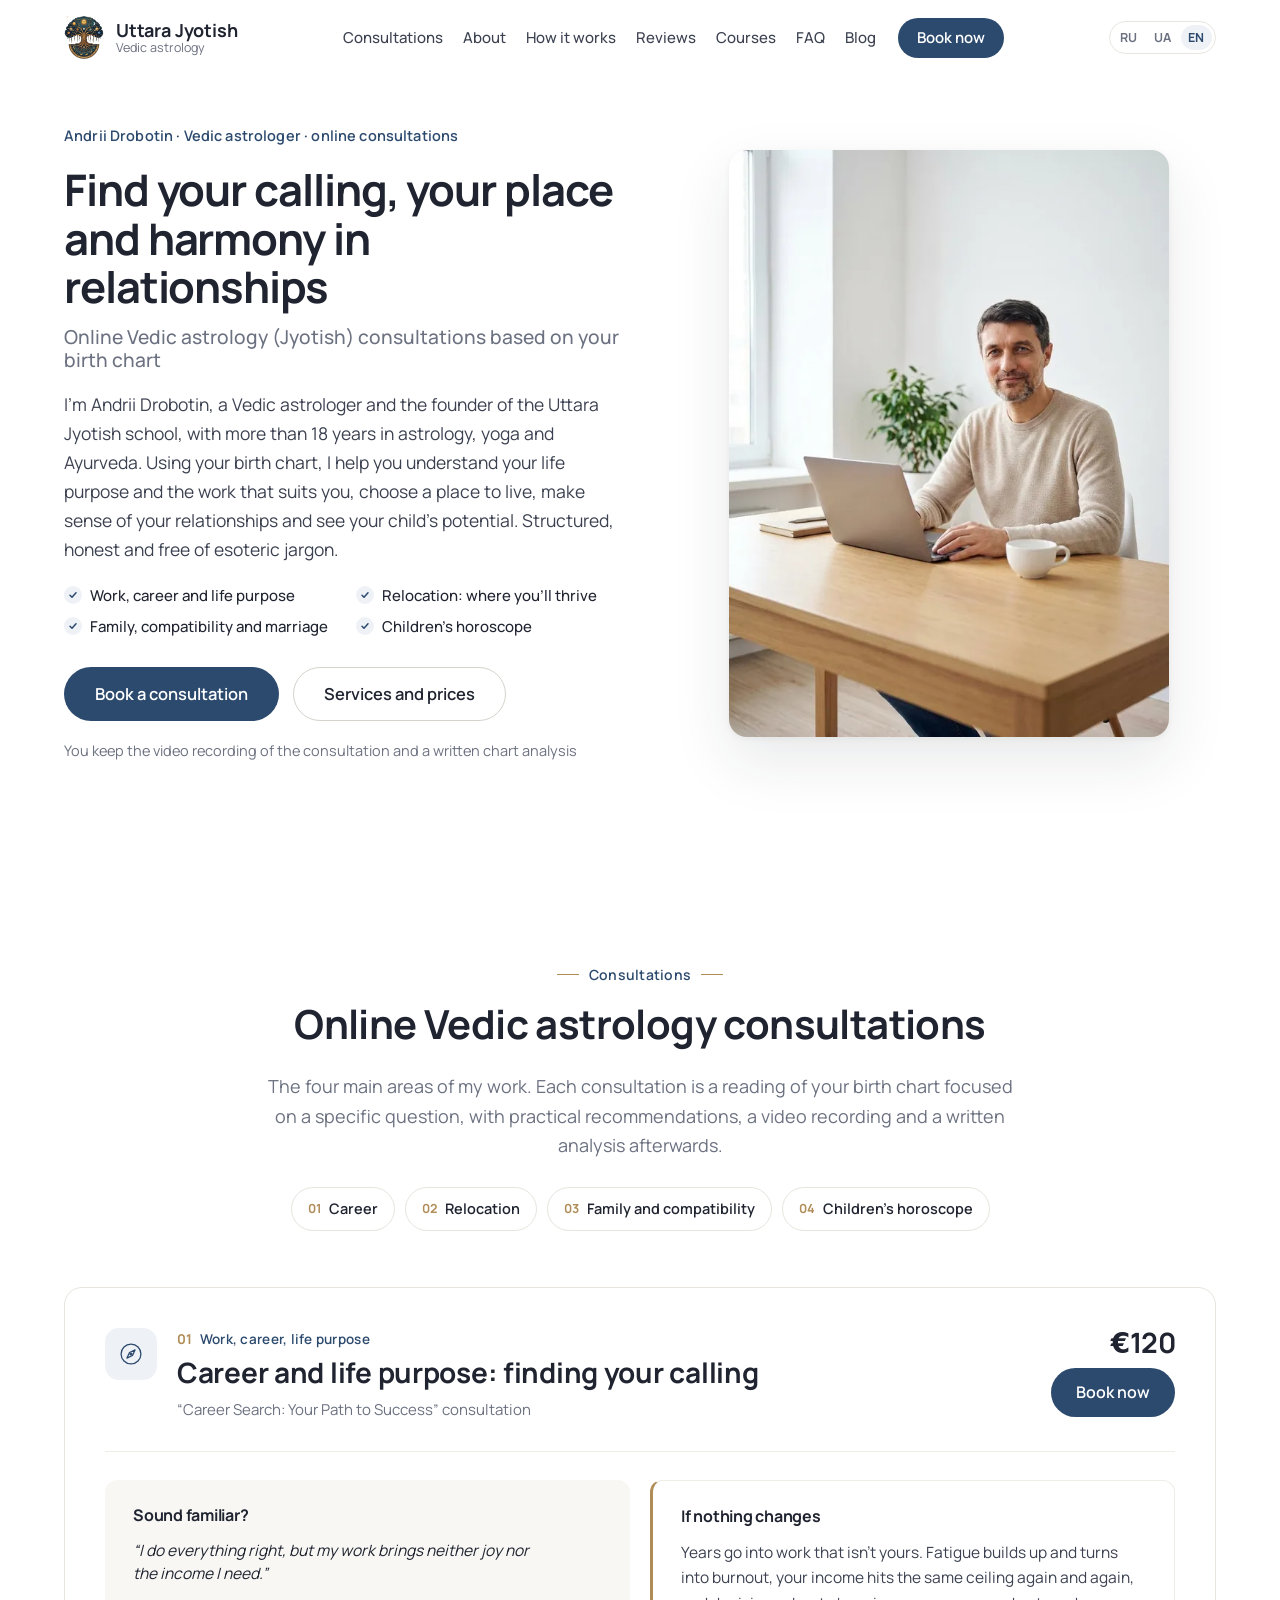
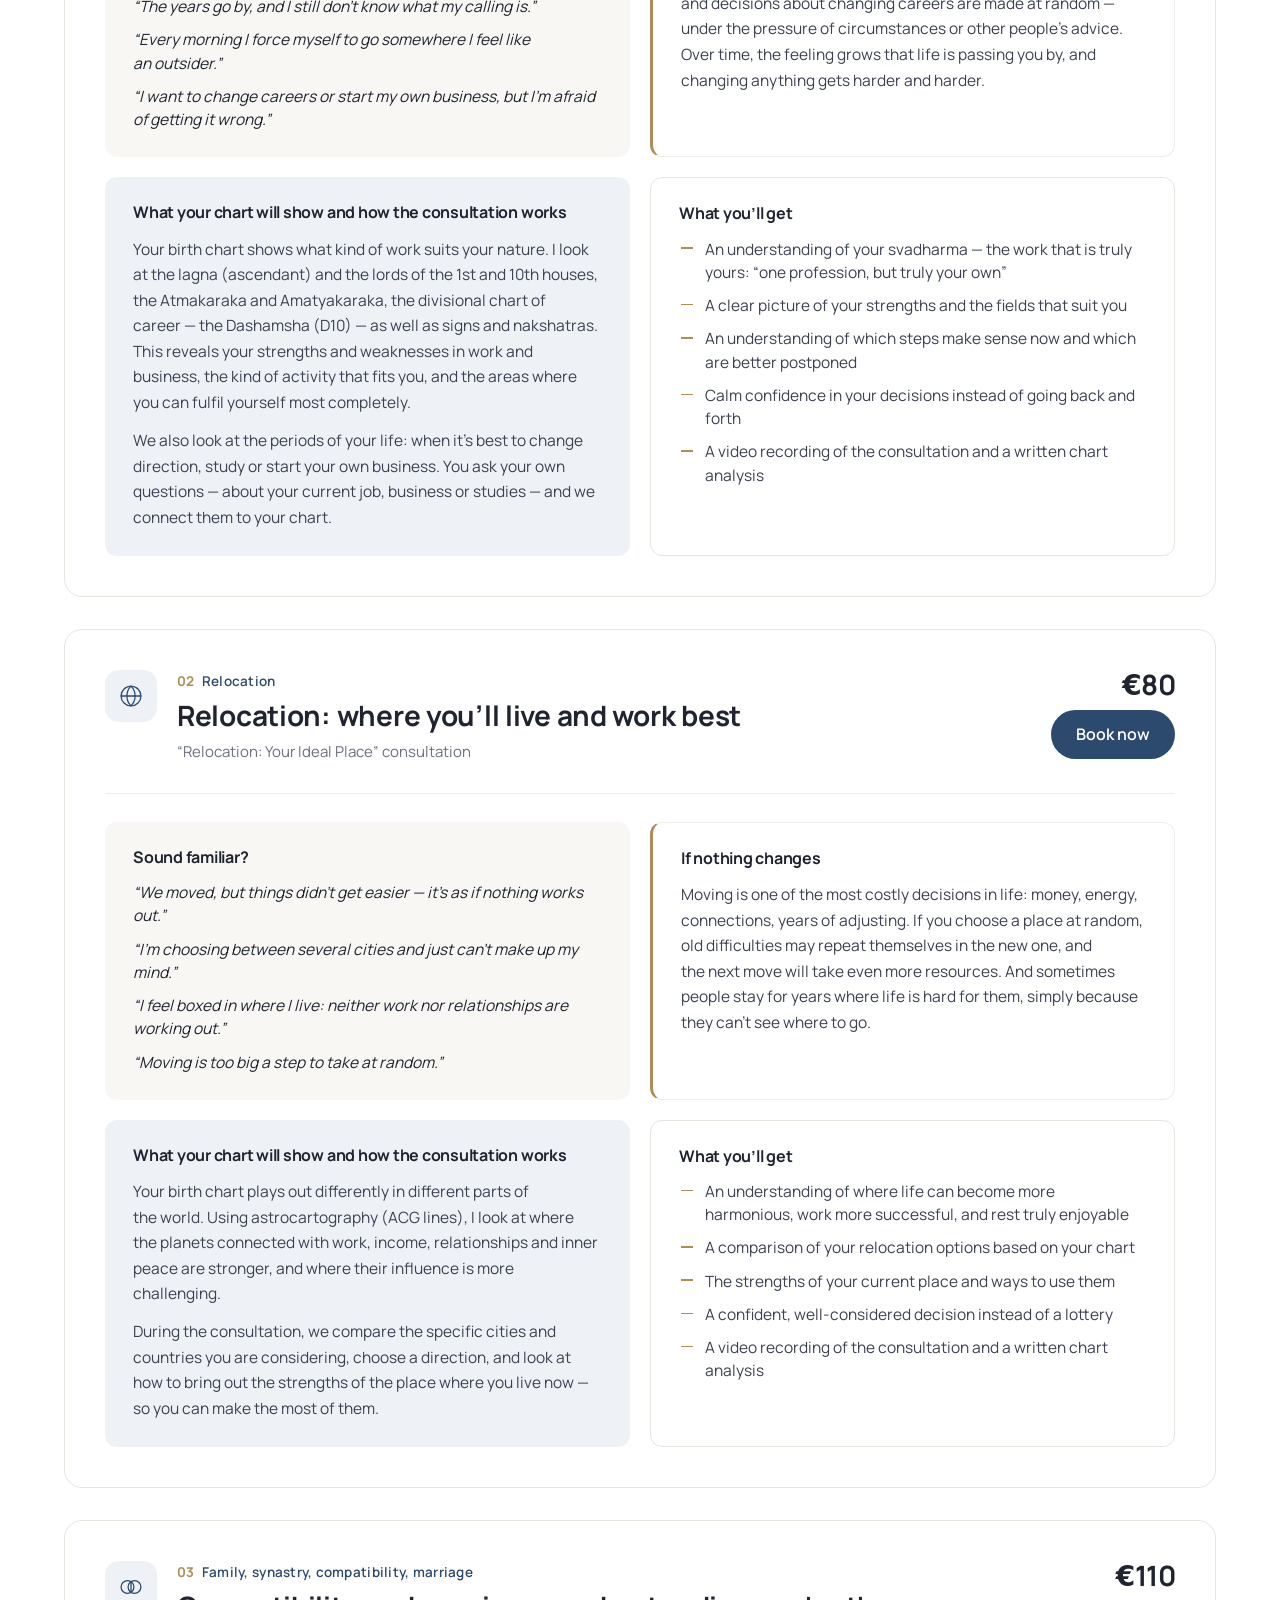
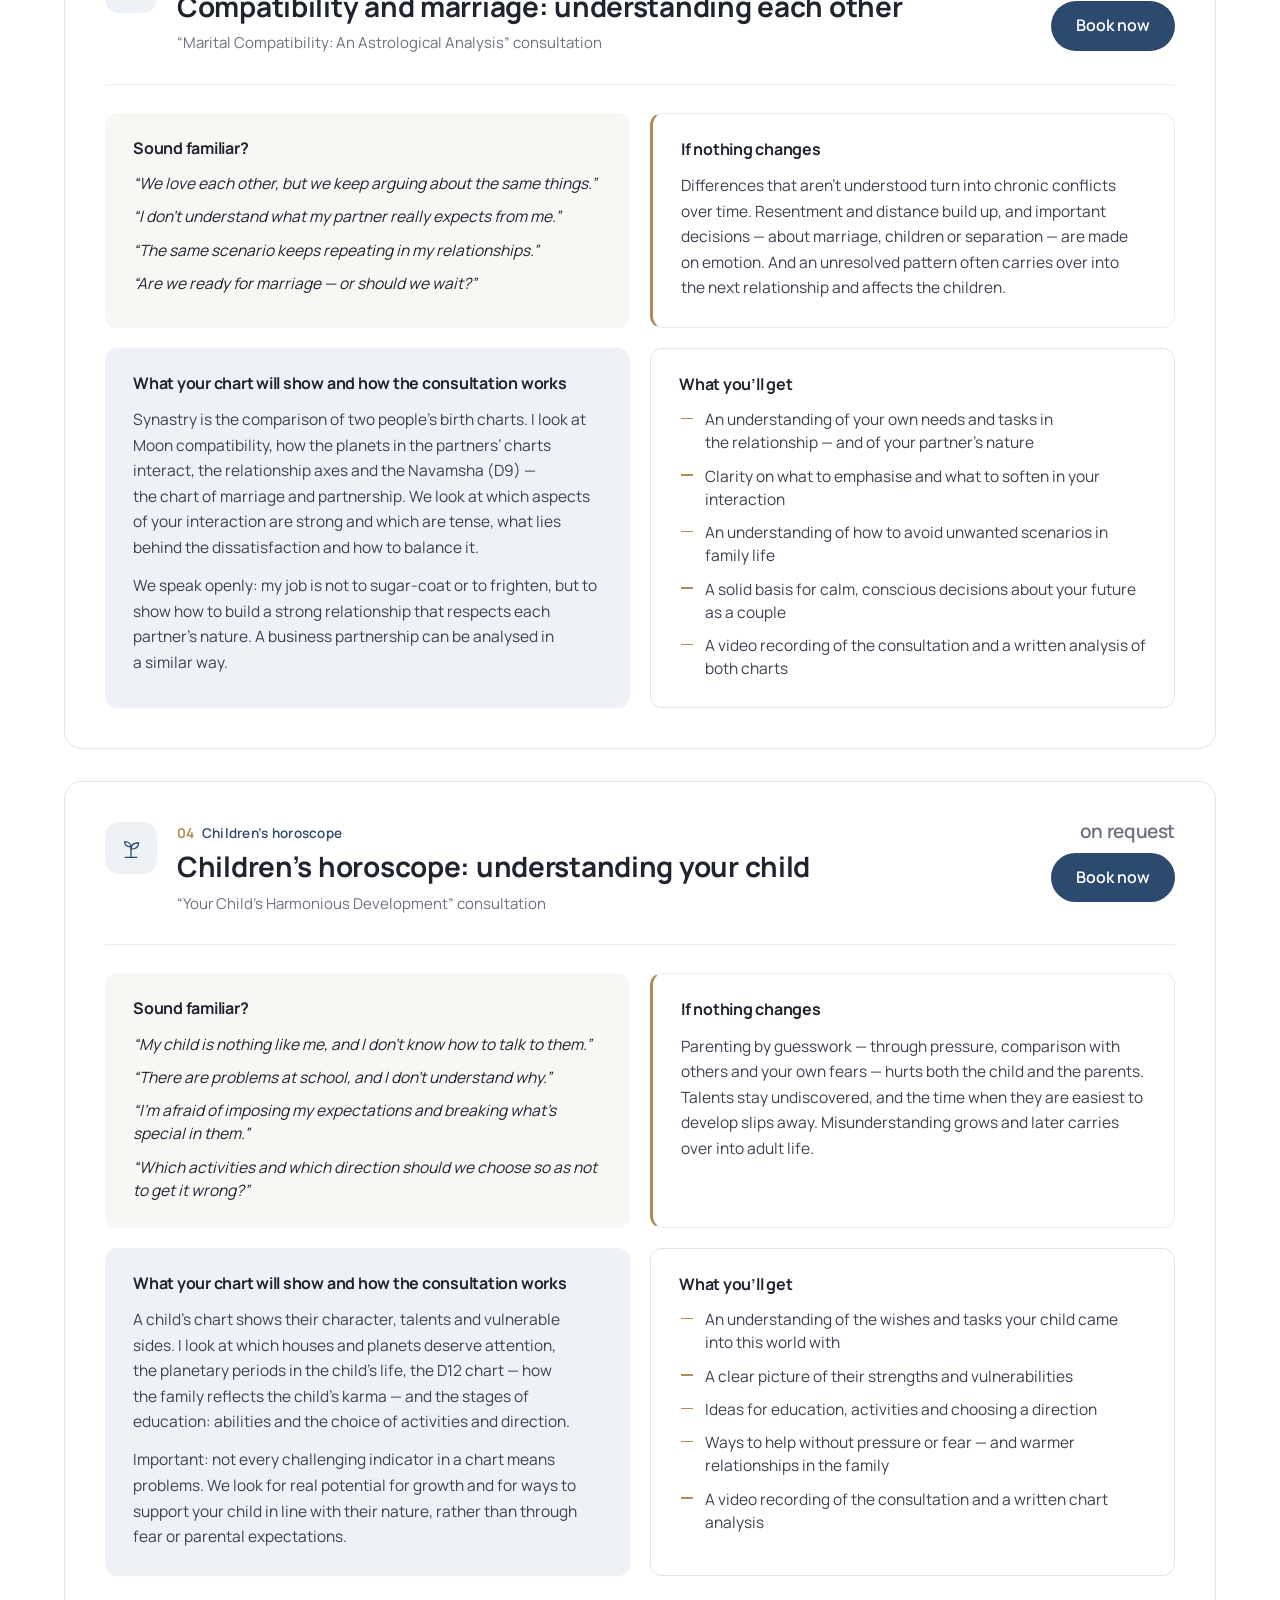
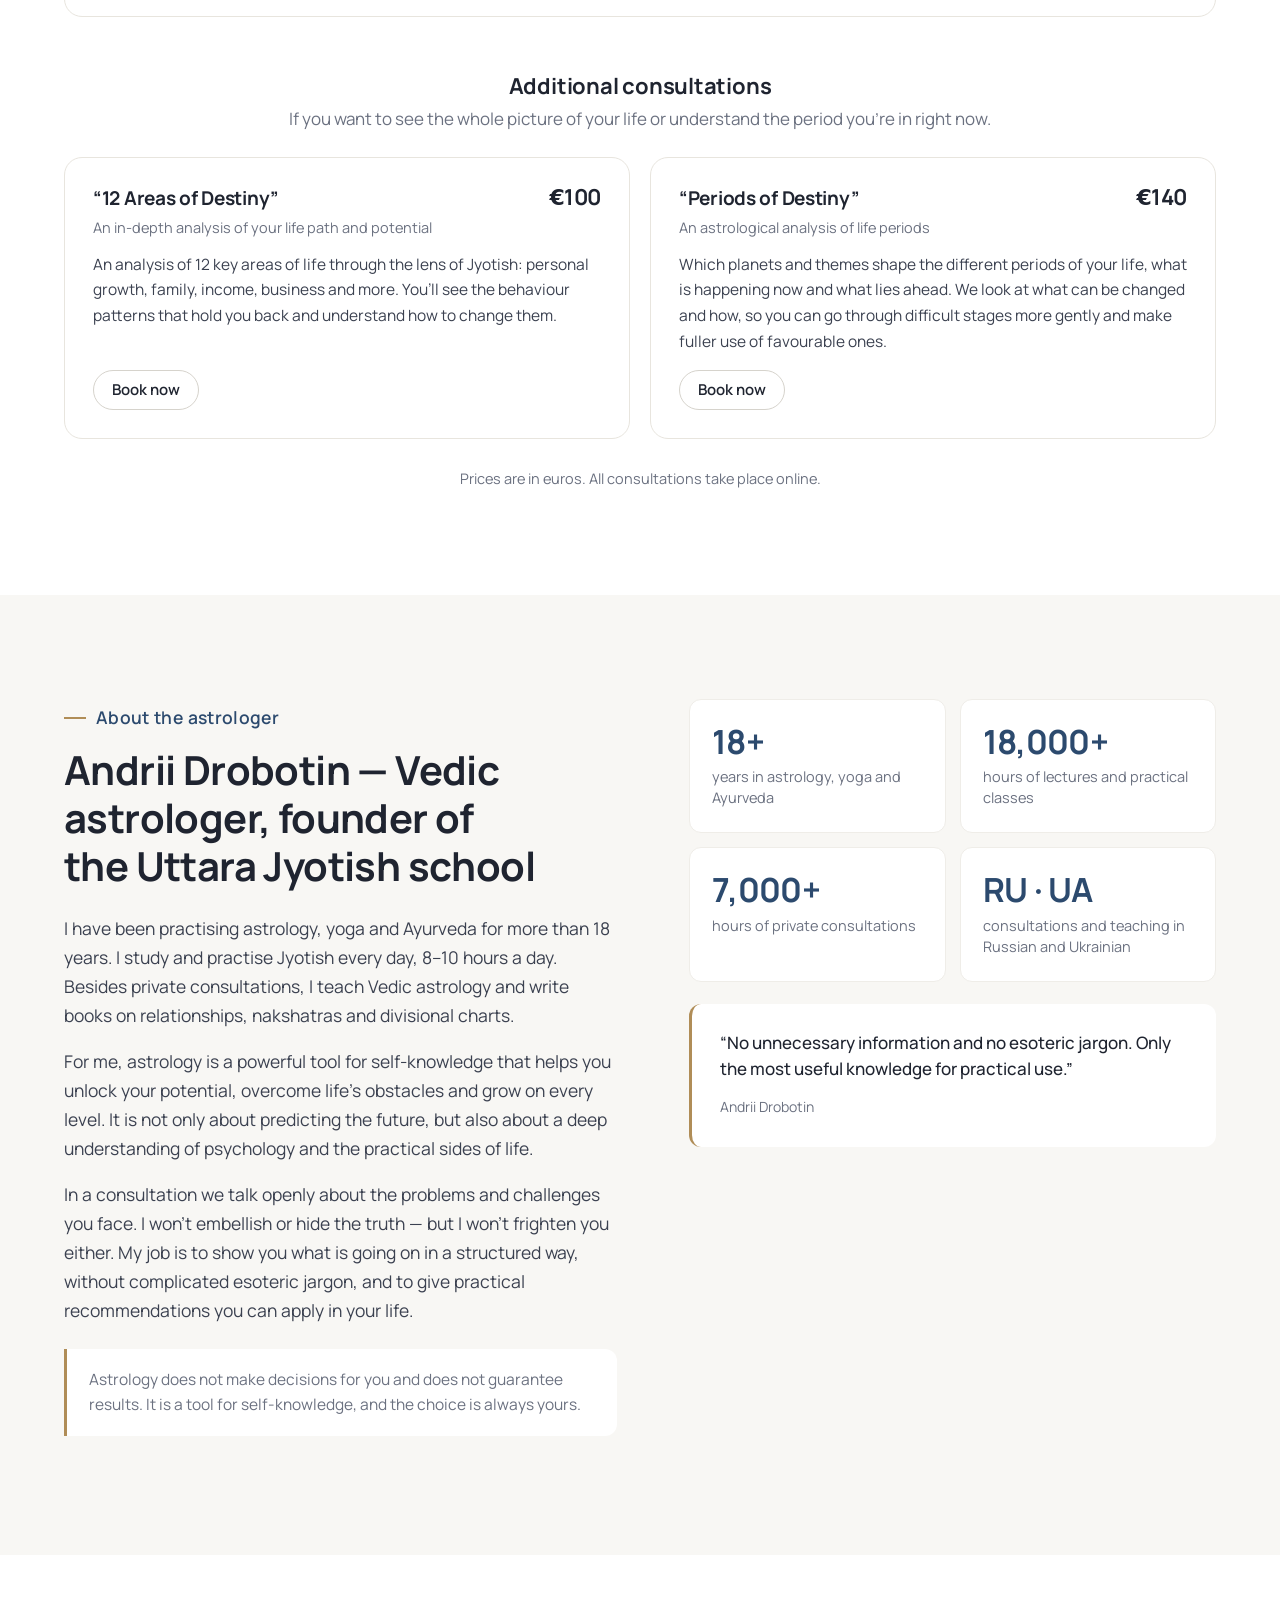
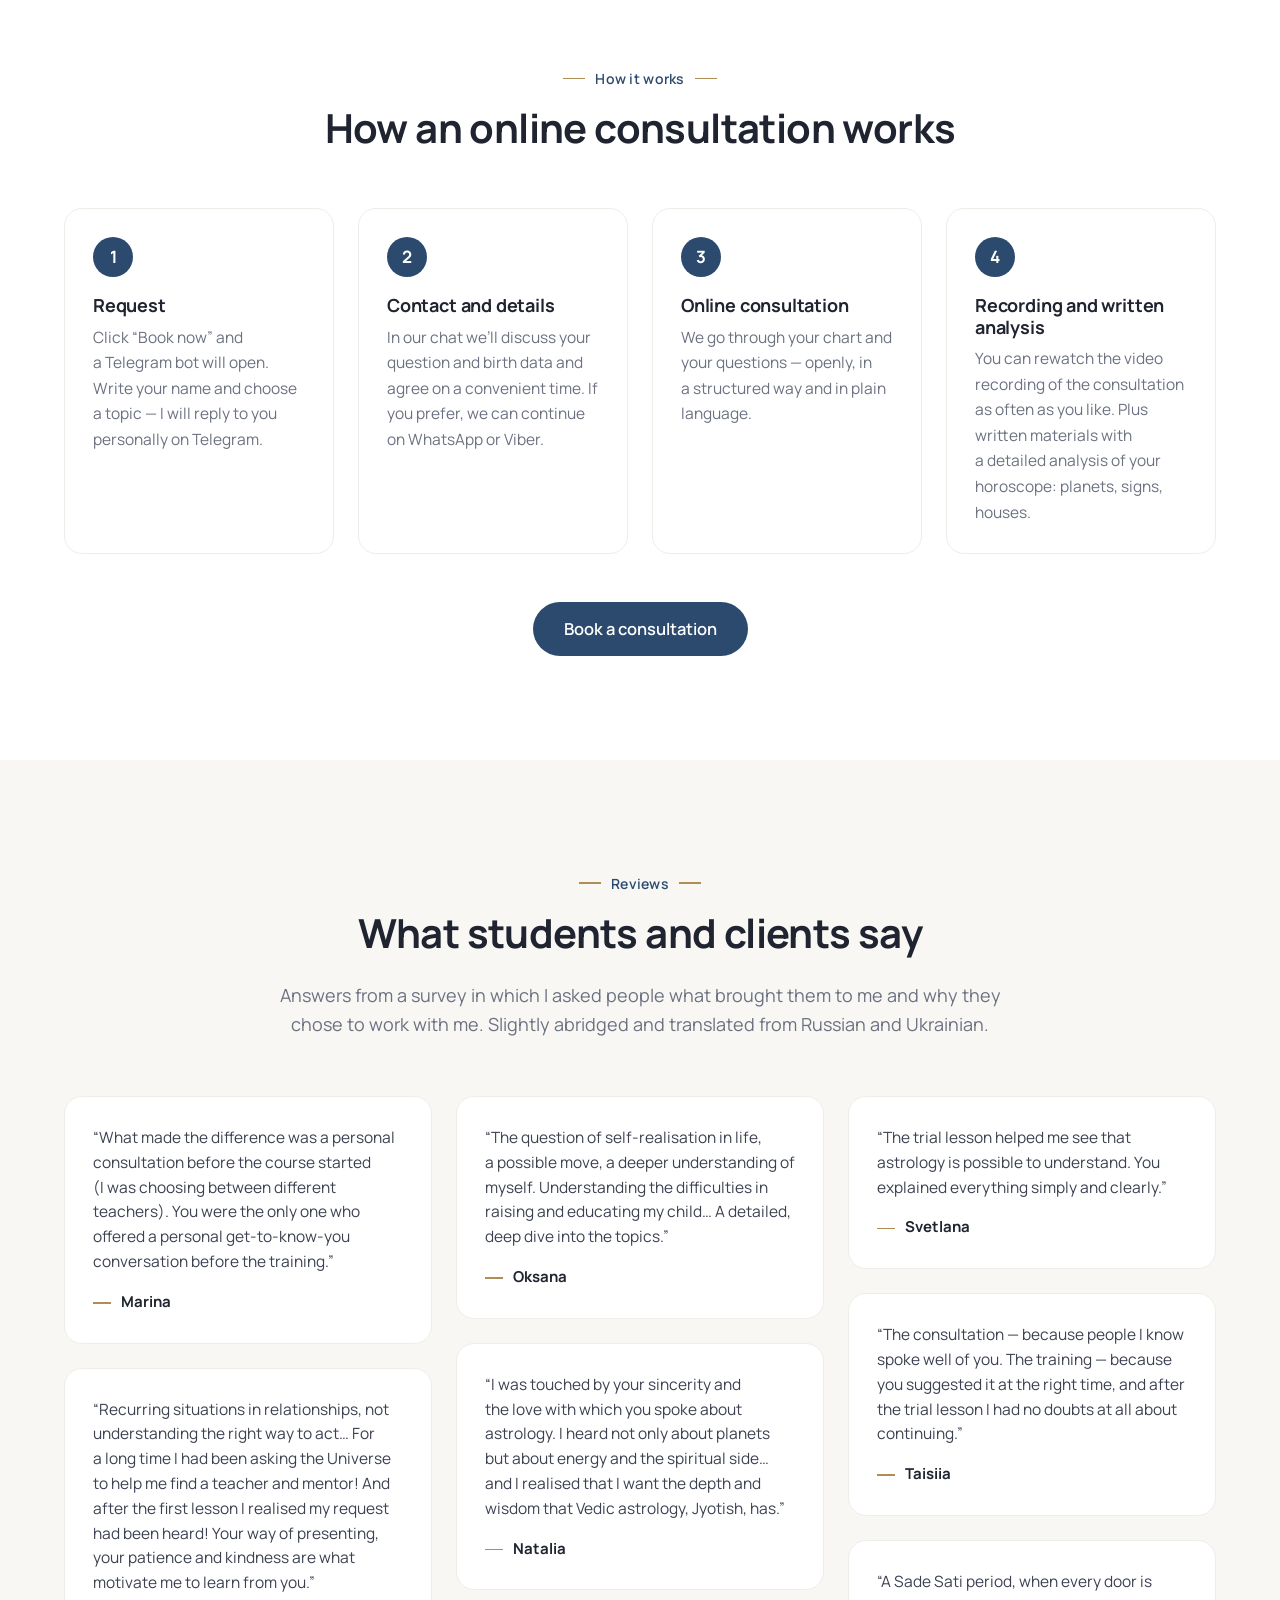
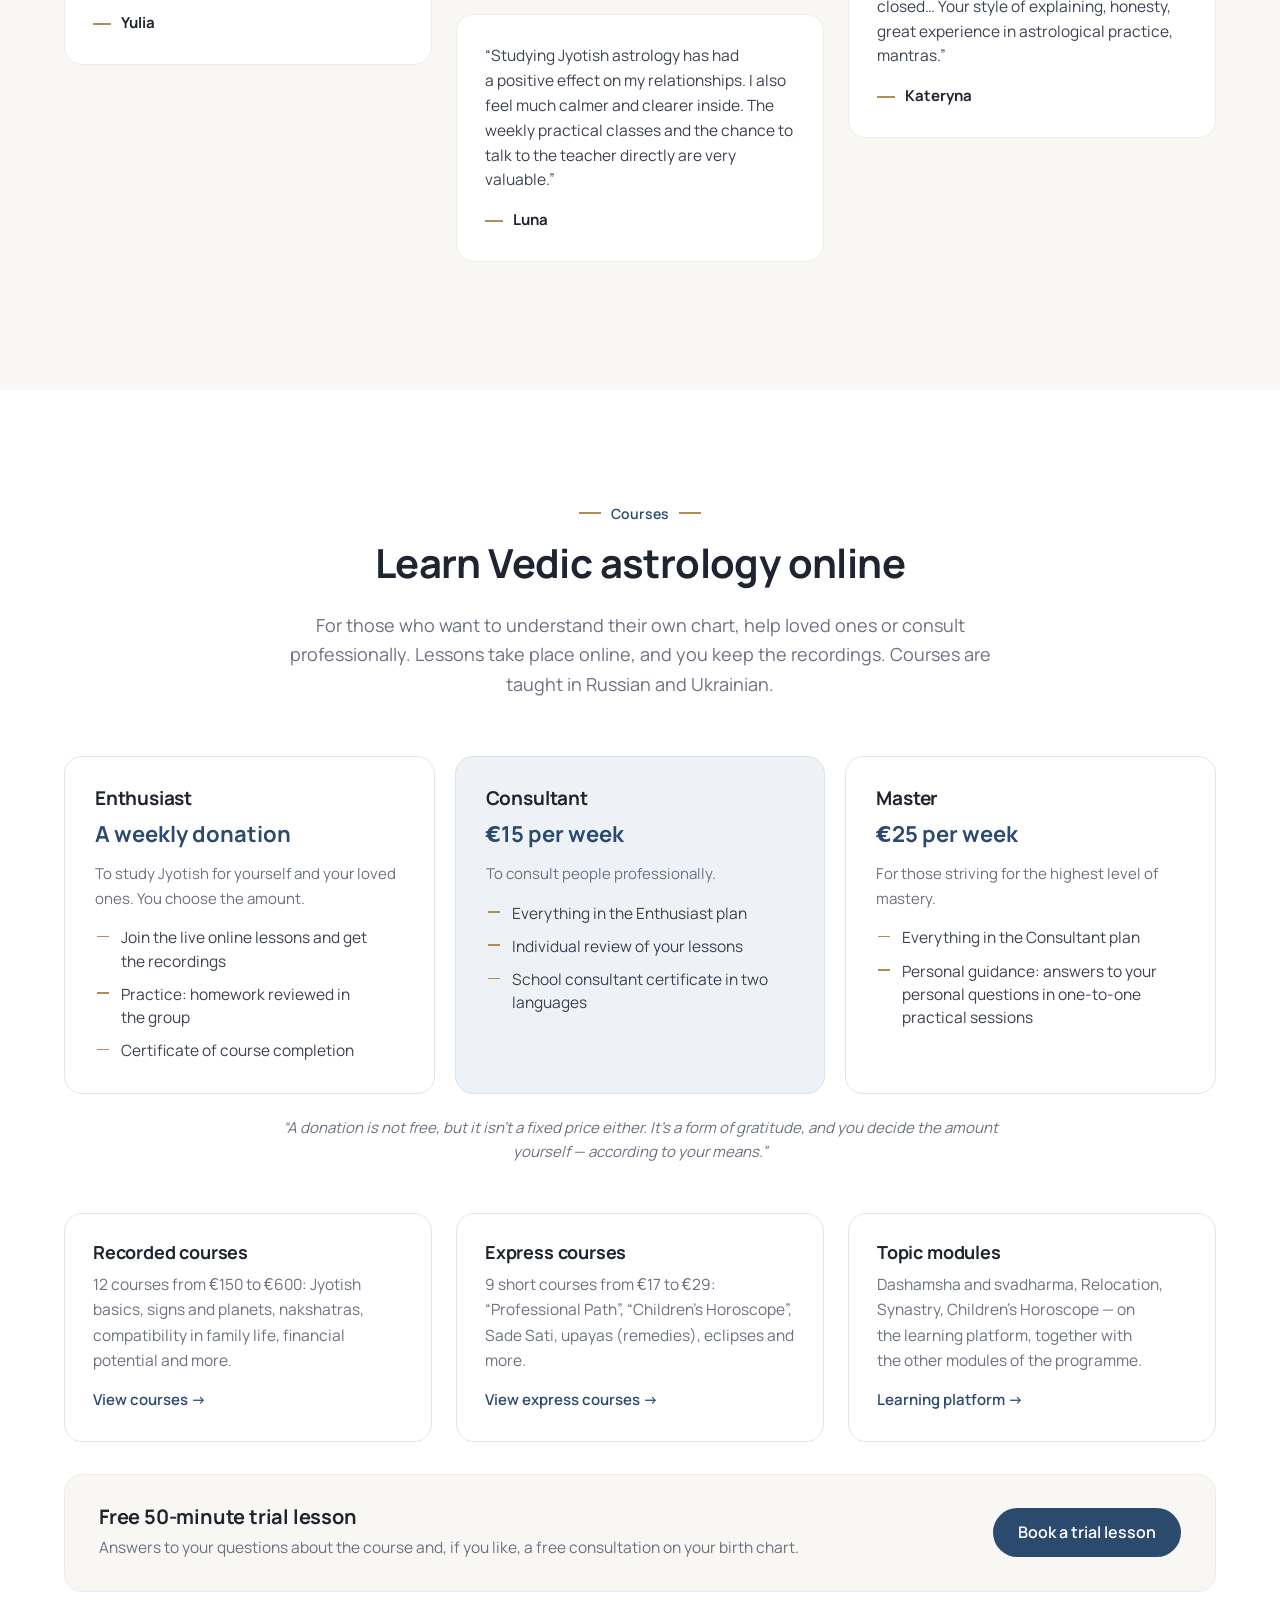
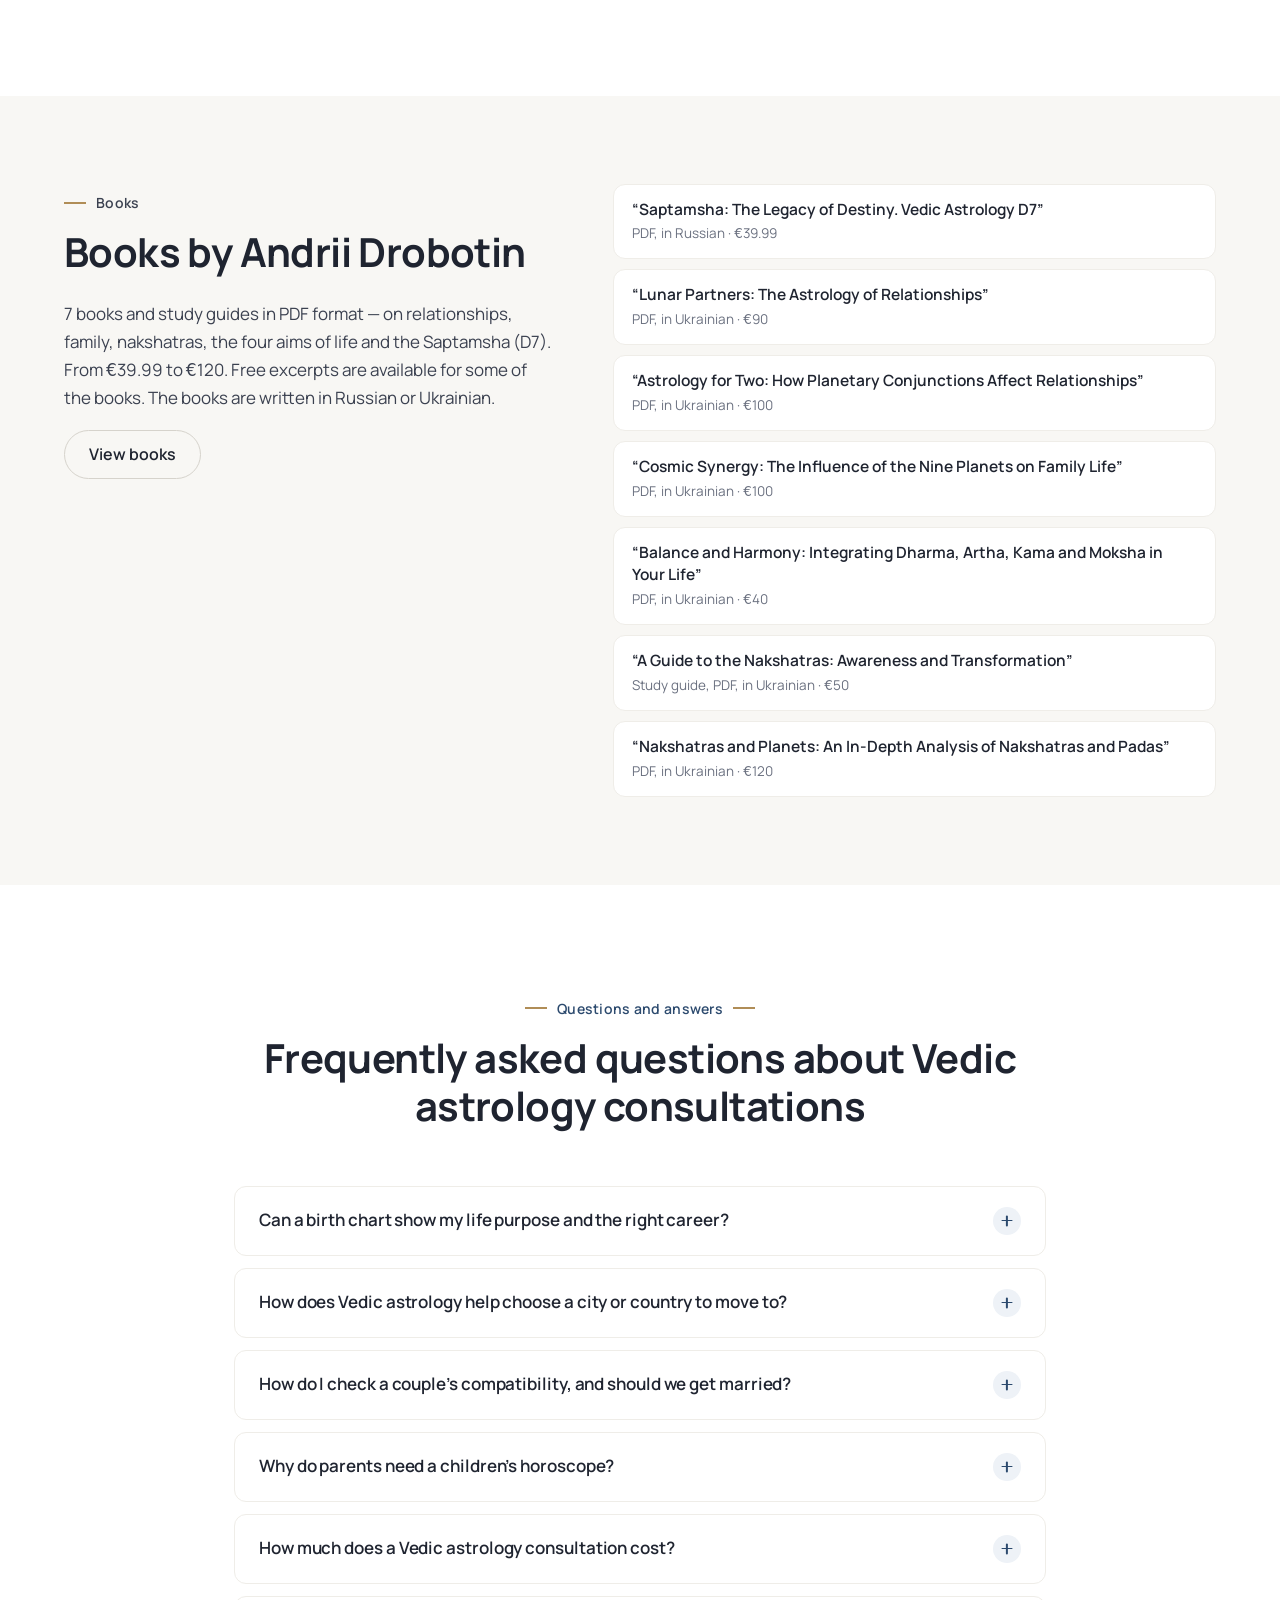
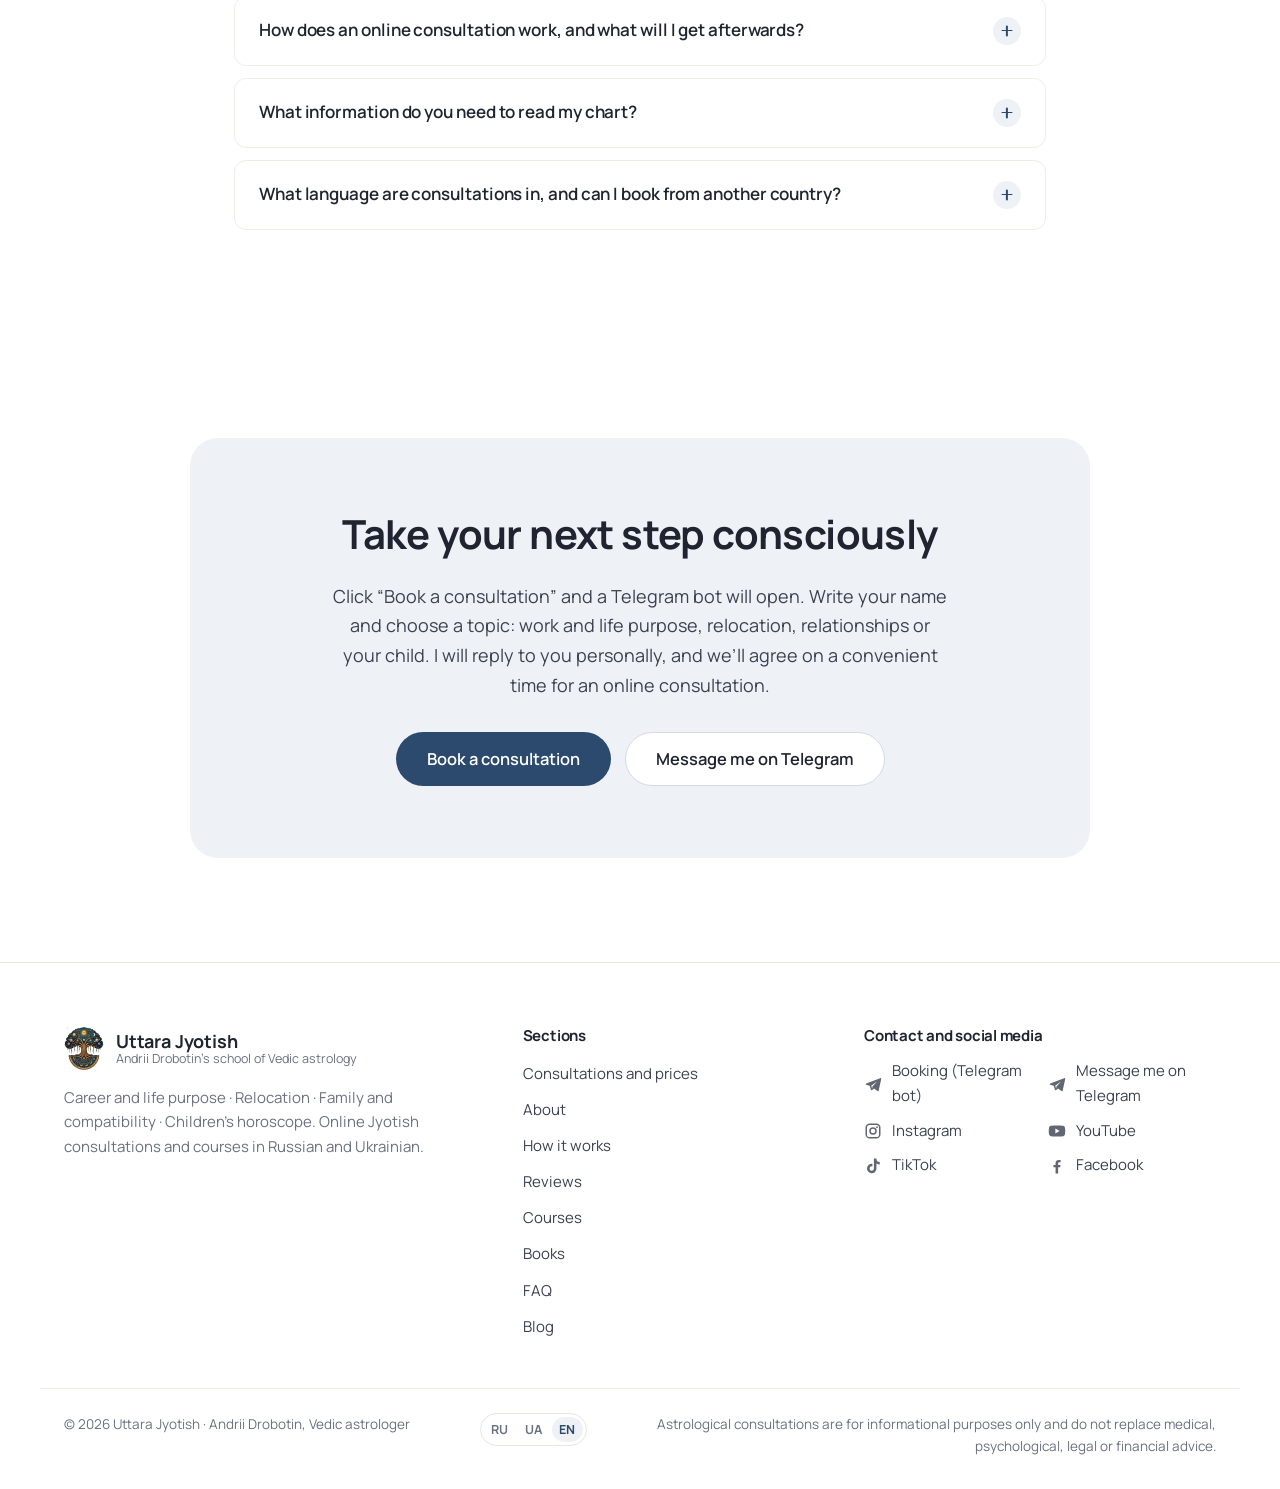
==== en/index.html @ 55170040 "Add Ukrainian (/uk/) and English (/en/) versions with language switcher and first-visit auto-detecti" ====
<!doctype html>
<html lang="en">
<head>
<meta charset="utf-8">
<meta name="viewport" content="width=device-width, initial-scale=1">
<title>Vedic Astrologer Andrii Drobotin — Life Purpose, Relocation, Compatibility | Uttara Jyotish</title>
<meta name="description" content="Online Vedic astrology (Jyotish) consultations with Andrii Drobotin: career and life purpose — €120, relocation — €80, couple compatibility and marriage — €110, children’s horoscope. 18+ years of practice. Video recording and a written chart analysis.">
<meta name="keywords" content="vedic astrologer online, jyotish consultation, life purpose by birth chart, career vedic astrology, svadharma, dashamsha, relocation astrology, astrocartography where to move, couple compatibility vedic astrology, synastry, child horoscope jyotish, jyotish courses online">
<meta name="author" content="Andrii Drobotin, Uttara Jyotish">
<meta name="robots" content="index, follow, max-image-preview:large">
<meta name="theme-color" content="#ffffff">
<link rel="canonical" href="https://andreyastrolog-gif.github.io/uttara-jyotish/en/">
<link rel="alternate" hreflang="ru" href="https://andreyastrolog-gif.github.io/uttara-jyotish/">
<link rel="alternate" hreflang="uk" href="https://andreyastrolog-gif.github.io/uttara-jyotish/uk/">
<link rel="alternate" hreflang="en" href="https://andreyastrolog-gif.github.io/uttara-jyotish/en/">
<link rel="alternate" hreflang="x-default" href="https://andreyastrolog-gif.github.io/uttara-jyotish/">

<meta property="og:type" content="website">
<meta property="og:locale" content="en_US">
<meta property="og:locale:alternate" content="ru_RU">
<meta property="og:locale:alternate" content="uk_UA">
<meta property="og:site_name" content="Uttara Jyotish">
<meta property="og:title" content="Andrii Drobotin — Vedic Astrologer | Uttara Jyotish">
<meta property="og:description" content="Career and life purpose, relocation, compatibility and marriage, children’s horoscope. Online Jyotish consultations with a video recording and a written chart analysis.">
<meta property="og:url" content="https://andreyastrolog-gif.github.io/uttara-jyotish/en/">
<meta property="og:image" content="https://andreyastrolog-gif.github.io/uttara-jyotish/img/og-image.jpg">
<meta property="og:image:width" content="1200">
<meta property="og:image:height" content="630">
<meta property="og:image:alt" content="Uttara Jyotish — Vedic astrologer Andrii Drobotin">
<meta name="twitter:card" content="summary_large_image">
<meta name="twitter:title" content="Andrii Drobotin — Vedic Astrologer | Uttara Jyotish">
<meta name="twitter:description" content="Career and life purpose, relocation, compatibility and marriage, children’s horoscope. Online Vedic astrology consultations.">
<meta name="twitter:image" content="https://andreyastrolog-gif.github.io/uttara-jyotish/img/og-image.jpg">

<link rel="icon" href="../favicon.ico" sizes="48x48">
<link rel="icon" type="image/png" sizes="32x32" href="../favicon-32.png">
<link rel="icon" type="image/png" sizes="16x16" href="../favicon-16.png">
<link rel="apple-touch-icon" href="../apple-touch-icon.png">
<link rel="manifest" href="../site.webmanifest">
<link rel="alternate" type="application/rss+xml" title="Uttara Jyotish — Vedic astrology blog" href="blog/rss.xml">

<link rel="preload" href="../fonts/manrope.woff2" as="font" type="font/woff2" crossorigin>
<link rel="preload" as="image" href="../img/andrey-desk-v.webp" imagesrcset="../img/andrey-desk-v-600.webp 600w, ../img/andrey-desk-v.webp 900w" imagesizes="(min-width: 1000px) 440px, (max-width: 640px) min(400px, 92vw), 420px" type="image/webp">
<link rel="stylesheet" href="../css/style.css">
<script>document.documentElement.classList.add('js');</script>
<script type="application/ld+json">
{
 "@context": "https://schema.org",
 "@graph": [
  {
   "@type": "WebSite",
   "@id": "https://andreyastrolog-gif.github.io/uttara-jyotish/#website",
   "url": "https://andreyastrolog-gif.github.io/uttara-jyotish/",
   "name": "Uttara Jyotish",
   "inLanguage": [
    "ru",
    "uk",
    "en"
   ],
   "publisher": {
    "@id": "https://andreyastrolog-gif.github.io/uttara-jyotish/#andrey"
   }
  },
  {
   "@type": "WebPage",
   "@id": "https://andreyastrolog-gif.github.io/uttara-jyotish/en/#webpage",
   "url": "https://andreyastrolog-gif.github.io/uttara-jyotish/en/",
   "name": "Vedic Astrologer Andrii Drobotin — Life Purpose, Relocation, Compatibility | Uttara Jyotish",
   "description": "Online Vedic astrology (Jyotish) consultations with Andrii Drobotin: career and life purpose — €120, relocation — €80, couple compatibility and marriage — €110, children’s horoscope. 18+ years of practice. Video recording and a written chart analysis.",
   "isPartOf": {
    "@id": "https://andreyastrolog-gif.github.io/uttara-jyotish/#website"
   },
   "about": {
    "@id": "https://andreyastrolog-gif.github.io/uttara-jyotish/#andrey"
   },
   "primaryImageOfPage": "https://andreyastrolog-gif.github.io/uttara-jyotish/img/og-image.jpg",
   "inLanguage": "en"
  },
  {
   "@type": "Person",
   "@id": "https://andreyastrolog-gif.github.io/uttara-jyotish/#andrey",
   "name": "Andrii Drobotin",
   "alternateName": "Андрей Дроботин",
   "jobTitle": "Vedic astrologer",
   "description": "Vedic astrologer (Jyotish), founder of the Uttara Jyotish school. More than 18 years in astrology, yoga and Ayurveda, more than 18,000 hours of lectures and more than 7,000 hours of private consultations. Online consultations: career and life purpose, relocation, compatibility and marriage, children’s horoscope.",
   "image": "https://andreyastrolog-gif.github.io/uttara-jyotish/img/andrey-desk-v.jpg",
   "url": "https://andreyastrolog-gif.github.io/uttara-jyotish/en/",
   "sameAs": [
    "https://t.me/andreyastrolog"
   ],
   "contactPoint": [
    {
     "@type": "ContactPoint",
     "contactType": "Consultation booking",
     "url": "https://t.me/andreyastrologbot?start=site",
     "availableLanguage": [
      "ru",
      "uk"
     ]
    },
    {
     "@type": "ContactPoint",
     "contactType": "Personal messages",
     "url": "https://t.me/andreyastrolog",
     "availableLanguage": [
      "ru",
      "uk"
     ]
    }
   ],
   "knowsAbout": [
    "Vedic astrology",
    "Jyotish",
    "Svadharma",
    "Dashamsha",
    "Astrocartography",
    "Relocation",
    "Synastry",
    "Couple compatibility",
    "Children’s horoscope",
    "Nakshatras",
    "Yoga",
    "Ayurveda"
   ],
   "knowsLanguage": [
    "ru",
    "uk"
   ]
  },
  {
   "@type": "Service",
   "@id": "https://andreyastrolog-gif.github.io/uttara-jyotish/en/#career",
   "name": "“Career Search” consultation: career and life purpose (svadharma)",
   "serviceType": "Astrological consultation",
   "description": "A birth chart reading on career and life purpose: lagna, 10th house, Atmakaraka, Amatyakaraka, Dashamsha (D10), periods for change. Video recording and written analysis.",
   "provider": {
    "@id": "https://andreyastrolog-gif.github.io/uttara-jyotish/#andrey"
   },
   "areaServed": "Worldwide",
   "availableChannel": {
    "@type": "ServiceChannel",
    "name": "Booking via Telegram bot",
    "serviceUrl": "https://t.me/andreyastrologbot?start=site",
    "availableLanguage": [
     "ru",
     "uk"
    ]
   },
   "availableLanguage": [
    "ru",
    "uk"
   ],
   "offers": {
    "@type": "Offer",
    "price": "120",
    "priceCurrency": "EUR",
    "url": "https://andreyastrolog-gif.github.io/uttara-jyotish/en/#career"
   }
  },
  {
   "@type": "Service",
   "@id": "https://andreyastrolog-gif.github.io/uttara-jyotish/en/#relocation",
   "name": "“Relocation” consultation: choosing a place to live with astrocartography",
   "serviceType": "Astrological consultation",
   "description": "A comparison of cities and countries based on the birth chart using astrocartography (ACG lines), and the strengths of the current place. Video recording and written analysis.",
   "provider": {
    "@id": "https://andreyastrolog-gif.github.io/uttara-jyotish/#andrey"
   },
   "areaServed": "Worldwide",
   "availableChannel": {
    "@type": "ServiceChannel",
    "name": "Booking via Telegram bot",
    "serviceUrl": "https://t.me/andreyastrologbot?start=site",
    "availableLanguage": [
     "ru",
     "uk"
    ]
   },
   "availableLanguage": [
    "ru",
    "uk"
   ],
   "offers": {
    "@type": "Offer",
    "price": "80",
    "priceCurrency": "EUR",
    "url": "https://andreyastrolog-gif.github.io/uttara-jyotish/en/#relocation"
   }
  },
  {
   "@type": "Service",
   "@id": "https://andreyastrolog-gif.github.io/uttara-jyotish/en/#family",
   "name": "“Marital Compatibility” consultation: couple synastry",
   "serviceType": "Astrological consultation",
   "description": "Couple compatibility in Vedic astrology: Moon, planetary interaction, relationship axes, Navamsha (D9). Video recording and written analysis.",
   "provider": {
    "@id": "https://andreyastrolog-gif.github.io/uttara-jyotish/#andrey"
   },
   "areaServed": "Worldwide",
   "availableChannel": {
    "@type": "ServiceChannel",
    "name": "Booking via Telegram bot",
    "serviceUrl": "https://t.me/andreyastrologbot?start=site",
    "availableLanguage": [
     "ru",
     "uk"
    ]
   },
   "availableLanguage": [
    "ru",
    "uk"
   ],
   "offers": {
    "@type": "Offer",
    "price": "110",
    "priceCurrency": "EUR",
    "url": "https://andreyastrolog-gif.github.io/uttara-jyotish/en/#family"
   }
  },
  {
   "@type": "Service",
   "@id": "https://andreyastrolog-gif.github.io/uttara-jyotish/en/#children",
   "name": "Children’s horoscope in Vedic astrology",
   "serviceType": "Astrological consultation",
   "description": "A reading of the child’s chart: character, talents, vulnerable sides, stages of education, recommendations for parents. Price on request.",
   "provider": {
    "@id": "https://andreyastrolog-gif.github.io/uttara-jyotish/#andrey"
   },
   "areaServed": "Worldwide",
   "availableChannel": {
    "@type": "ServiceChannel",
    "name": "Booking via Telegram bot",
    "serviceUrl": "https://t.me/andreyastrologbot?start=site",
    "availableLanguage": [
     "ru",
     "uk"
    ]
   },
   "availableLanguage": [
    "ru",
    "uk"
   ]
  },
  {
   "@type": "Service",
   "@id": "https://andreyastrolog-gif.github.io/uttara-jyotish/en/#extra-12",
   "name": "“12 Areas of Destiny” consultation",
   "serviceType": "Astrological consultation",
   "description": "An in-depth analysis of 12 areas of life and potential based on the birth chart.",
   "provider": {
    "@id": "https://andreyastrolog-gif.github.io/uttara-jyotish/#andrey"
   },
   "areaServed": "Worldwide",
   "availableChannel": {
    "@type": "ServiceChannel",
    "name": "Booking via Telegram bot",
    "serviceUrl": "https://t.me/andreyastrologbot?start=site",
    "availableLanguage": [
     "ru",
     "uk"
    ]
   },
   "availableLanguage": [
    "ru",
    "uk"
   ],
   "offers": {
    "@type": "Offer",
    "price": "100",
    "priceCurrency": "EUR",
    "url": "https://andreyastrolog-gif.github.io/uttara-jyotish/en/#extra-12"
   }
  },
  {
   "@type": "Service",
   "@id": "https://andreyastrolog-gif.github.io/uttara-jyotish/en/#extra-periods",
   "name": "“Periods of Destiny” consultation",
   "serviceType": "Astrological consultation",
   "description": "An astrological analysis of life periods based on the birth chart.",
   "provider": {
    "@id": "https://andreyastrolog-gif.github.io/uttara-jyotish/#andrey"
   },
   "areaServed": "Worldwide",
   "availableChannel": {
    "@type": "ServiceChannel",
    "name": "Booking via Telegram bot",
    "serviceUrl": "https://t.me/andreyastrologbot?start=site",
    "availableLanguage": [
     "ru",
     "uk"
    ]
   },
   "availableLanguage": [
    "ru",
    "uk"
   ],
   "offers": {
    "@type": "Offer",
    "price": "140",
    "priceCurrency": "EUR",
    "url": "https://andreyastrolog-gif.github.io/uttara-jyotish/en/#extra-periods"
   }
  },
  {
   "@type": "Service",
   "@id": "https://andreyastrolog-gif.github.io/uttara-jyotish/en/#courses",
   "name": "Online Vedic astrology (Jyotish) courses",
   "serviceType": "Education",
   "description": "A comprehensive Jyotish course (plans: donation, €15 and €25 per week), recorded and express courses, a free trial lesson. Taught in Russian and Ukrainian.",
   "provider": {
    "@id": "https://andreyastrolog-gif.github.io/uttara-jyotish/#andrey"
   },
   "areaServed": "Worldwide",
   "availableLanguage": [
    "ru",
    "uk"
   ]
  },
  {
   "@type": "FAQPage",
   "@id": "https://andreyastrolog-gif.github.io/uttara-jyotish/en/#faq",
   "inLanguage": "en",
   "mainEntity": [
    {
     "@type": "Question",
     "name": "Can a birth chart show my life purpose and the right career?",
     "acceptedAnswer": {
      "@type": "Answer",
      "text": "Yes, this is one of the main areas of my work. In Vedic astrology, life purpose (svadharma) and career are read from the lagna (ascendant), the lords of the 1st and 10th houses, the Atmakaraka and Amatyakaraka, and the Dashamsha (D10) — the divisional chart of career. The chart shows your strengths, the kind of work that suits you and the periods that favour change. The decision is always yours — astrology helps you make it consciously. The “Career Search” consultation costs €120."
     }
    },
    {
     "@type": "Question",
     "name": "How does Vedic astrology help choose a city or country to move to?",
     "acceptedAnswer": {
      "@type": "Answer",
      "text": "Your birth chart plays out differently in different parts of the world. Astrocartography (ACG lines) shows where the themes of work, income, relationships and inner peace are stronger. In the “Relocation” consultation (€80), we compare the specific options you are considering and look at the strengths of the place where you live now."
     }
    },
    {
     "@type": "Question",
     "name": "How do I check a couple’s compatibility, and should we get married?",
     "acceptedAnswer": {
      "@type": "Answer",
      "text": "This is done with synastry — a comparison of both partners’ birth charts. I look at Moon compatibility, how the planets interact, the relationship axes and the Navamsha (D9). You’ll learn which aspects of your interaction are strong and which are tense, and how to avoid unwanted scenarios in family life. The “Marital Compatibility” consultation costs €110."
     }
    },
    {
     "@type": "Question",
     "name": "Why do parents need a children’s horoscope?",
     "acceptedAnswer": {
      "@type": "Answer",
      "text": "A children’s horoscope helps you understand your child’s character, talents and vulnerable sides, choose suitable activities and a direction for their education, and support them in line with their nature — without pressure or fear. Importantly, not every challenging indicator in a chart means problems: we look for real potential for growth. The price is on request — message me on Telegram."
     }
    },
    {
     "@type": "Question",
     "name": "How much does a Vedic astrology consultation cost?",
     "acceptedAnswer": {
      "@type": "Answer",
      "text": "Prices in euros: “Career Search” — €120, “Relocation” — €80, “Marital Compatibility” — €110, “12 Areas of Destiny” — €100, “Periods of Destiny” — €140. The price of a children’s horoscope consultation is on request."
     }
    },
    {
     "@type": "Question",
     "name": "How does an online consultation work, and what will I get afterwards?",
     "acceptedAnswer": {
      "@type": "Answer",
      "text": "You click “Book now” and a Telegram bot opens. You write your name and choose a topic, and I reply to you personally right there on Telegram: we discuss the topic of the consultation and agree on a convenient time. The consultation takes place online and is recorded on video — you can rewatch it as often as you like. Afterwards you also receive written materials with a detailed analysis of your horoscope: planets, zodiac signs, houses. You don’t need to know astrology beforehand: I explain things in a structured way, without complicated esoteric jargon."
     }
    },
    {
     "@type": "Question",
     "name": "What information do you need to read my chart?",
     "acceptedAnswer": {
      "@type": "Answer",
      "text": "To build a chart, I need your date, time and place of birth. For compatibility — the data of both partners; for a children’s horoscope — the child’s data; for relocation — also the cities or countries you are considering. We’ll clarify all the details when you book."
     }
    },
    {
     "@type": "Question",
     "name": "What language are consultations in, and can I book from another country?",
     "acceptedAnswer": {
      "@type": "Answer",
      "text": "I work in Russian and Ukrainian. Consultations take place online, so you can book from any country."
     }
    }
   ]
  }
 ]
}
</script>
</head>
<body>
<a class="skip-link" href="#main">Skip to content</a>

<header class="site-header" id="siteHeader">
  <div class="container header-inner">
    <a class="brand" href="#top" aria-label="Uttara Jyotish — home">
      <img src="../img/emblem-160.webp" width="160" height="170" alt="" class="brand-emblem">
      <span class="brand-text"><span class="brand-name">Uttara Jyotish</span><span class="brand-sub">Vedic astrology</span></span>
    </a>
    <nav class="main-nav" id="mainNav" aria-label="Main menu">
      <ul>
        <li><a href="#services">Consultations</a></li><li><a href="#about">About</a></li><li><a href="#how">How it works</a></li><li><a href="#reviews">Reviews</a></li><li><a href="#courses">Courses</a></li><li><a href="#faq">FAQ</a></li><li><a href="blog/">Blog</a></li>
      </ul>
      <a class="btn btn-primary btn-sm nav-cta" href="https://t.me/andreyastrologbot?start=site" data-link="booking" target="_blank" rel="noopener">Book now</a>
    </nav>
    <div class="header-tools">
      <ul class="lang-switch" aria-label="Site language"><li><a href="../" hreflang="ru" lang="ru" data-lang-pick="ru" title="Русский" aria-label="Русский">RU</a></li><li><a href="../uk/" hreflang="uk" lang="uk" data-lang-pick="uk" title="Українська" aria-label="Українська">UA</a></li><li><a href="./" hreflang="en" lang="en" data-lang-pick="en" title="English" aria-label="English" aria-current="true">EN</a></li></ul>
      <button class="nav-toggle" id="navToggle" aria-controls="mainNav" aria-expanded="false" aria-label="Open menu" data-label-open="Open menu" data-label-close="Close menu">
        <span></span><span></span><span></span>
      </button>
    </div>
  </div>
</header>

<main id="main">

<!-- ============ HERO ============ -->
<section class="hero" id="top" aria-labelledby="hero-title">
  <div class="container hero-grid">
    <div class="hero-text">
      <p class="kicker reveal">Andrii Drobotin · Vedic astrologer · online consultations</p>
      <h1 id="hero-title" class="reveal" style="--d:.06s">
        <span class="h1-main">Find your calling, your place and harmony in relationships</span>
        <span class="h1-sub">Online Vedic astrology (Jyotish) consultations based on your birth chart</span>
      </h1>
      <p class="hero-lead reveal" style="--d:.12s">I’m Andrii Drobotin, a&nbsp;Vedic astrologer and the&nbsp;founder of the&nbsp;Uttara Jyotish school, with more than 18 years in astrology, yoga and Ayurveda. Using your birth chart, I&nbsp;help you understand your life purpose and the&nbsp;work that suits you, choose a&nbsp;place to live, make sense of your relationships and see your child’s potential. Structured, honest and free of esoteric jargon.</p>
      <ul class="hero-topics reveal" style="--d:.18s" aria-label="Consultation topics">
        <li><a href="#career">Work, career and life purpose</a></li><li><a href="#relocation">Relocation: where you’ll thrive</a></li><li><a href="#family">Family, compatibility and marriage</a></li><li><a href="#children">Children’s horoscope</a></li>
      </ul>
      <div class="hero-actions reveal" style="--d:.24s">
        <a class="btn btn-primary btn-lg" href="https://t.me/andreyastrologbot?start=site" data-link="booking" target="_blank" rel="noopener">Book a&nbsp;consultation</a>
        <a class="btn btn-secondary btn-lg" href="#services">Services and prices</a>
      </div>
      <p class="hero-trust reveal" style="--d:.3s">You keep the&nbsp;video recording of the&nbsp;consultation and a&nbsp;written chart analysis</p>
    </div>
    <figure class="hero-photo reveal" style="--d:.1s">
      <picture>
        <source type="image/webp" srcset="../img/andrey-desk-v-600.webp 600w, ../img/andrey-desk-v.webp 900w" sizes="(min-width: 1000px) 440px, (max-width: 640px) min(400px, 92vw), 420px">
        <img src="../img/andrey-desk-v-600.jpg" srcset="../img/andrey-desk-v-600.jpg 600w, ../img/andrey-desk-v.jpg 900w" sizes="(min-width: 1000px) 440px, (max-width: 640px) min(400px, 92vw), 420px" width="900" height="1200" alt="Andrii Drobotin, Vedic astrologer, giving an online consultation at his desk" fetchpriority="high" decoding="async">
      </picture>
    </figure>
  </div>
</section>

<!-- ============ SERVICES ============ -->
<section class="section" id="services" aria-labelledby="services-title">
  <div class="container">
    <div class="section-head">
      <p class="eyebrow reveal">Consultations</p>
      <h2 id="services-title" class="reveal">Online Vedic astrology consultations</h2>
      <p class="section-lead reveal">The four main areas of my work. Each consultation is a&nbsp;reading of your birth chart focused on a&nbsp;specific question, with practical recommendations, a&nbsp;video recording and a&nbsp;written analysis afterwards.</p>
      <ul class="svc-chips reveal" aria-label="Go to a topic"><li><a href="#career"><span>01</span>Career</a></li><li><a href="#relocation"><span>02</span>Relocation</a></li><li><a href="#family"><span>03</span>Family and compatibility</a></li><li><a href="#children"><span>04</span>Children’s horoscope</a></li></ul>
    </div>
    <div class="svc-list">
      <article class="svc reveal" id="career" aria-labelledby="career-title">
        <header class="svc-head">
          <div class="svc-title">
            <div class="card-ico" aria-hidden="true"><svg viewBox="0 0 48 48"><circle cx="24" cy="24" r="17"/><path d="M31 17l-4.5 9.5L17 31l4.5-9.5z"/><circle cx="24" cy="24" r="1.6"/></svg></div>
            <div>
              <p class="svc-kicker"><span class="svc-num">01</span> Work, career, life purpose</p>
              <h3 id="career-title">Career and life purpose: finding your calling</h3>
              <p class="svc-name">“Career Search: Your Path to Success” consultation</p>
            </div>
          </div>
          <div class="svc-buy">
            <p class="svc-price">€120</p>
            <a class="btn btn-primary" href="https://t.me/andreyastrologbot?start=site" data-link="booking" target="_blank" rel="noopener">Book now</a>
          </div>
        </header>
        <div class="svc-grid">
          <div class="svc-block svc-pain">
            <h4>Sound familiar?</h4>
            <ul class="inner-quotes"><li>“I&nbsp;do everything right, but my work brings neither joy nor the&nbsp;income I&nbsp;need.”</li><li>“The years go by, and I&nbsp;still don’t know what my calling is.”</li><li>“Every morning I&nbsp;force myself to go somewhere I&nbsp;feel like an&nbsp;outsider.”</li><li>“I&nbsp;want to change careers or start my own business, but I’m afraid of getting it wrong.”</li></ul>
          </div>
          <div class="svc-block svc-risk">
            <h4>If nothing changes</h4>
            <p>Years go into work that isn’t yours. Fatigue builds up and turns into burnout, your income hits the&nbsp;same ceiling again and again, and decisions about changing careers are made at random&nbsp;— under the&nbsp;pressure of circumstances or other people’s advice. Over time, the&nbsp;feeling grows that life is passing you by, and changing anything gets harder and harder.</p>
          </div>
          <div class="svc-block svc-solution">
            <h4>What your chart will show and how the&nbsp;consultation works</h4>
            <p>Your birth chart shows what kind of work suits your nature. I&nbsp;look at the&nbsp;lagna (ascendant) and the&nbsp;lords of the&nbsp;1st and 10th houses, the&nbsp;Atmakaraka and Amatyakaraka, the&nbsp;divisional chart of career&nbsp;— the&nbsp;Dashamsha (D10)&nbsp;— as well as signs and nakshatras. This reveals your strengths and weaknesses in work and business, the&nbsp;kind of activity that fits you, and the&nbsp;areas where you can fulfil yourself most completely.</p><p>We also look at the&nbsp;periods of your life: when it’s best to change direction, study or start your own business. You ask your own questions&nbsp;— about your current job, business or studies&nbsp;— and we connect them to your chart.</p>
          </div>
          <div class="svc-block svc-result">
            <h4>What you’ll get</h4>
            <ul class="ticks"><li>An understanding of your svadharma&nbsp;— the&nbsp;work that is truly yours: “one profession, but truly your own”</li><li>A clear picture of your strengths and the&nbsp;fields that suit you</li><li>An understanding of which steps make sense now and which are better postponed</li><li>Calm confidence in your decisions instead of going back and forth</li><li>A video recording of the&nbsp;consultation and a&nbsp;written chart analysis</li></ul>
          </div>
        </div>
      </article>
      <article class="svc reveal" id="relocation" aria-labelledby="relocation-title">
        <header class="svc-head">
          <div class="svc-title">
            <div class="card-ico" aria-hidden="true"><svg viewBox="0 0 48 48"><circle cx="24" cy="24" r="17"/><path d="M7 24h34M24 7c5 5 7 11 7 17s-2 12-7 17c-5-5-7-11-7-17s2-12 7-17z"/></svg></div>
            <div>
              <p class="svc-kicker"><span class="svc-num">02</span> Relocation</p>
              <h3 id="relocation-title">Relocation: where you’ll live and work best</h3>
              <p class="svc-name">“Relocation: Your Ideal Place” consultation</p>
            </div>
          </div>
          <div class="svc-buy">
            <p class="svc-price">€80</p>
            <a class="btn btn-primary" href="https://t.me/andreyastrologbot?start=site" data-link="booking" target="_blank" rel="noopener">Book now</a>
          </div>
        </header>
        <div class="svc-grid">
          <div class="svc-block svc-pain">
            <h4>Sound familiar?</h4>
            <ul class="inner-quotes"><li>“We moved, but things didn’t get easier&nbsp;— it’s as if nothing works out.”</li><li>“I’m choosing between several cities and just can’t make up my mind.”</li><li>“I&nbsp;feel boxed in where I&nbsp;live: neither work nor relationships are working out.”</li><li>“Moving is too big a&nbsp;step to take at random.”</li></ul>
          </div>
          <div class="svc-block svc-risk">
            <h4>If nothing changes</h4>
            <p>Moving is one of the&nbsp;most costly decisions in life: money, energy, connections, years of adjusting. If you choose a&nbsp;place at random, old difficulties may repeat themselves in the&nbsp;new one, and the&nbsp;next move will take even more resources. And sometimes people stay for years where life is hard for them, simply because they can’t see where to go.</p>
          </div>
          <div class="svc-block svc-solution">
            <h4>What your chart will show and how the&nbsp;consultation works</h4>
            <p>Your birth chart plays out differently in different parts of the&nbsp;world. Using astrocartography (ACG lines), I&nbsp;look at where the&nbsp;planets connected with work, income, relationships and inner peace are stronger, and where their influence is more challenging.</p><p>During the&nbsp;consultation, we compare the&nbsp;specific cities and countries you are considering, choose a&nbsp;direction, and look at how to bring out the&nbsp;strengths of the&nbsp;place where you live now&nbsp;— so you can make the&nbsp;most of them.</p>
          </div>
          <div class="svc-block svc-result">
            <h4>What you’ll get</h4>
            <ul class="ticks"><li>An understanding of where life can become more harmonious, work more successful, and rest truly enjoyable</li><li>A comparison of your relocation options based on your chart</li><li>The strengths of your current place and ways to use them</li><li>A confident, well-considered decision instead of a&nbsp;lottery</li><li>A video recording of the&nbsp;consultation and a&nbsp;written chart analysis</li></ul>
          </div>
        </div>
      </article>
      <article class="svc reveal" id="family" aria-labelledby="family-title">
        <header class="svc-head">
          <div class="svc-title">
            <div class="card-ico" aria-hidden="true"><svg viewBox="0 0 48 48"><circle cx="18" cy="24" r="11"/><circle cx="30" cy="24" r="11"/><path d="M24 14.8v18.4"/></svg></div>
            <div>
              <p class="svc-kicker"><span class="svc-num">03</span> Family, synastry, compatibility, marriage</p>
              <h3 id="family-title">Compatibility and marriage: understanding each other</h3>
              <p class="svc-name">“Marital Compatibility: An Astrological Analysis” consultation</p>
            </div>
          </div>
          <div class="svc-buy">
            <p class="svc-price">€110</p>
            <a class="btn btn-primary" href="https://t.me/andreyastrologbot?start=site" data-link="booking" target="_blank" rel="noopener">Book now</a>
          </div>
        </header>
        <div class="svc-grid">
          <div class="svc-block svc-pain">
            <h4>Sound familiar?</h4>
            <ul class="inner-quotes"><li>“We love each other, but we keep arguing about the&nbsp;same things.”</li><li>“I&nbsp;don’t understand what my partner really expects from me.”</li><li>“The same scenario keeps repeating in my relationships.”</li><li>“Are we ready for marriage&nbsp;— or should we wait?”</li></ul>
          </div>
          <div class="svc-block svc-risk">
            <h4>If nothing changes</h4>
            <p>Differences that aren’t understood turn into chronic conflicts over time. Resentment and distance build up, and important decisions&nbsp;— about marriage, children or separation&nbsp;— are made on emotion. And an&nbsp;unresolved pattern often carries over into the&nbsp;next relationship and affects the&nbsp;children.</p>
          </div>
          <div class="svc-block svc-solution">
            <h4>What your chart will show and how the&nbsp;consultation works</h4>
            <p>Synastry is the&nbsp;comparison of two people’s birth charts. I&nbsp;look at Moon compatibility, how the&nbsp;planets in the&nbsp;partners’ charts interact, the&nbsp;relationship axes and the&nbsp;Navamsha (D9)&nbsp;— the&nbsp;chart of marriage and partnership. We look at which aspects of your interaction are strong and which are tense, what lies behind the&nbsp;dissatisfaction and how to balance it.</p><p>We speak openly: my job is not to sugar-coat or to frighten, but to show how to build a&nbsp;strong relationship that respects each partner’s nature. A business partnership can be analysed in a&nbsp;similar way.</p>
          </div>
          <div class="svc-block svc-result">
            <h4>What you’ll get</h4>
            <ul class="ticks"><li>An understanding of your own needs and tasks in the&nbsp;relationship&nbsp;— and of your partner’s nature</li><li>Clarity on what to emphasise and what to soften in your interaction</li><li>An understanding of how to avoid unwanted scenarios in family life</li><li>A solid basis for calm, conscious decisions about your future as a&nbsp;couple</li><li>A video recording of the&nbsp;consultation and a&nbsp;written analysis of both charts</li></ul>
          </div>
        </div>
      </article>
      <article class="svc reveal" id="children" aria-labelledby="children-title">
        <header class="svc-head">
          <div class="svc-title">
            <div class="card-ico" aria-hidden="true"><svg viewBox="0 0 48 48"><path d="M24 40V22"/><path d="M24 26c0-7 5-11 13-11 0 8-5 11-13 11z"/><path d="M24 22c0-5-4-9-11-9 0 6 4 9 11 9z"/><path d="M14 40h20"/></svg></div>
            <div>
              <p class="svc-kicker"><span class="svc-num">04</span> Children’s horoscope</p>
              <h3 id="children-title">Children’s horoscope: understanding your child</h3>
              <p class="svc-name">“Your Child’s Harmonious Development” consultation</p>
            </div>
          </div>
          <div class="svc-buy">
            <p class="svc-price svc-price-text">on request</p>
            <a class="btn btn-primary" href="https://t.me/andreyastrologbot?start=site" data-link="booking" target="_blank" rel="noopener">Book now</a>
          </div>
        </header>
        <div class="svc-grid">
          <div class="svc-block svc-pain">
            <h4>Sound familiar?</h4>
            <ul class="inner-quotes"><li>“My child is nothing like me, and I&nbsp;don’t know how to talk to them.”</li><li>“There are problems at school, and I&nbsp;don’t understand why.”</li><li>“I’m afraid of imposing my expectations and breaking what’s special in them.”</li><li>“Which activities and which direction should we choose so as not to get it wrong?”</li></ul>
          </div>
          <div class="svc-block svc-risk">
            <h4>If nothing changes</h4>
            <p>Parenting by guesswork&nbsp;— through pressure, comparison with others and your own fears&nbsp;— hurts both the&nbsp;child and the&nbsp;parents. Talents stay undiscovered, and the&nbsp;time when they are easiest to develop slips away. Misunderstanding grows and later carries over into adult life.</p>
          </div>
          <div class="svc-block svc-solution">
            <h4>What your chart will show and how the&nbsp;consultation works</h4>
            <p>A child’s chart shows their character, talents and vulnerable sides. I&nbsp;look at which houses and planets deserve attention, the&nbsp;planetary periods in the&nbsp;child’s life, the&nbsp;D12 chart&nbsp;— how the&nbsp;family reflects the&nbsp;child’s karma&nbsp;— and the&nbsp;stages of education: abilities and the&nbsp;choice of activities and direction.</p><p>Important: not every challenging indicator in a&nbsp;chart means problems. We look for real potential for growth and for ways to support your child in line with their nature, rather than through fear or parental expectations.</p>
          </div>
          <div class="svc-block svc-result">
            <h4>What you’ll get</h4>
            <ul class="ticks"><li>An understanding of the&nbsp;wishes and tasks your child came into this world with</li><li>A clear picture of their strengths and vulnerabilities</li><li>Ideas for education, activities and choosing a&nbsp;direction</li><li>Ways to help without pressure or fear&nbsp;— and warmer relationships in the&nbsp;family</li><li>A video recording of the&nbsp;consultation and a&nbsp;written chart analysis</li></ul>
          </div>
        </div>
      </article>
    </div>

    <div class="extras">
      <div class="extras-head reveal">
        <h3>Additional consultations</h3>
        <p>If you want to see the&nbsp;whole picture of your life or understand the&nbsp;period you’re in right now.</p>
      </div>
      <div class="extras-grid">
          <div class="extra reveal" style="--d:0.00s">
            <div class="extra-top"><h4>“12 Areas of Destiny”</h4><p class="svc-price">€100</p></div>
            <p class="extra-sub">An in-depth analysis of your life path and potential</p>
            <p>An analysis of 12 key areas of life through the&nbsp;lens of Jyotish: personal growth, family, income, business and more. You’ll see the&nbsp;behaviour patterns that hold you back and understand how to change them.</p>
            <a class="btn btn-secondary btn-sm" href="https://t.me/andreyastrologbot?start=site" data-link="booking" target="_blank" rel="noopener">Book now</a>
          </div>
          <div class="extra reveal" style="--d:0.06s">
            <div class="extra-top"><h4>“Periods of Destiny”</h4><p class="svc-price">€140</p></div>
            <p class="extra-sub">An astrological analysis of life periods</p>
            <p>Which planets and themes shape the&nbsp;different periods of your life, what is happening now and what lies ahead. We look at what can be changed and how, so you can go through difficult stages more gently and make fuller use of favourable ones.</p>
            <a class="btn btn-secondary btn-sm" href="https://t.me/andreyastrologbot?start=site" data-link="booking" target="_blank" rel="noopener">Book now</a>
          </div>
      </div>
    </div>
    <p class="prices-note reveal">Prices are in euros. All consultations take place online.</p>
  </div>
</section>

<!-- ============ ABOUT ============ -->
<section class="section section-alt" id="about" aria-labelledby="about-title">
  <div class="container">
    <div class="about-grid">
      <div class="about-text">
        <p class="eyebrow reveal">About the&nbsp;astrologer</p>
        <h2 id="about-title" class="reveal">Andrii Drobotin&nbsp;— Vedic astrologer, founder of the&nbsp;Uttara&nbsp;Jyotish school</h2>
        <p class="reveal">I&nbsp;have been practising astrology, yoga and Ayurveda for more than 18 years. I&nbsp;study and practise Jyotish every day, 8–10 hours a&nbsp;day. Besides private consultations, I&nbsp;teach Vedic astrology and write books on relationships, nakshatras and divisional charts.</p><p class="reveal">For me, astrology is a&nbsp;powerful tool for self-knowledge that helps you unlock your potential, overcome life’s obstacles and grow on every level. It is not only about predicting the&nbsp;future, but also about a&nbsp;deep understanding of psychology and the&nbsp;practical sides of life.</p><p class="reveal">In a&nbsp;consultation we talk openly about the&nbsp;problems and challenges you face. I&nbsp;won’t embellish or hide the&nbsp;truth&nbsp;— but I&nbsp;won’t frighten you either. My job is to show you what is going on in a&nbsp;structured way, without complicated esoteric jargon, and to give practical recommendations you can apply in your life.</p>
        <p class="note reveal">Astrology does not make decisions for you and does not guarantee results. It is a&nbsp;tool for self-knowledge, and the&nbsp;choice is always yours.</p>
      </div>
      <div class="about-side">
        <ul class="stats" aria-label="Experience in numbers">
          <li class="stat reveal" style="--d:0.04s"><span class="stat-num">18+</span><span class="stat-label">years in astrology, yoga and Ayurveda</span></li><li class="stat reveal" style="--d:0.10s"><span class="stat-num">18,000+</span><span class="stat-label">hours of lectures and practical classes</span></li><li class="stat reveal" style="--d:0.16s"><span class="stat-num">7,000+</span><span class="stat-label">hours of private consultations</span></li><li class="stat reveal" style="--d:0.22s"><span class="stat-num">RU · UA</span><span class="stat-label">consultations and teaching in Russian and Ukrainian</span></li>
        </ul>
        <blockquote class="pull-quote reveal">
          <p>“No unnecessary information and no esoteric jargon. Only the&nbsp;most useful knowledge for practical use.”</p>
          <cite>Andrii Drobotin</cite>
        </blockquote>
      </div>
    </div>
  </div>
</section>

<!-- ============ HOW ============ -->
<section class="section" id="how" aria-labelledby="how-title">
  <div class="container">
    <div class="section-head">
      <p class="eyebrow reveal">How it works</p>
      <h2 id="how-title" class="reveal">How an&nbsp;online consultation works</h2>
    </div>
    <ol class="steps">
      <li class="step reveal" style="--d:0.00s">
        <span class="step-num" aria-hidden="true">1</span>
        <h3>Request</h3>
        <p>Click “Book now” and a&nbsp;Telegram bot will open. Write your name and choose a&nbsp;topic&nbsp;— I&nbsp;will reply to you personally on Telegram.</p>
      </li>
      <li class="step reveal" style="--d:0.08s">
        <span class="step-num" aria-hidden="true">2</span>
        <h3>Contact and details</h3>
        <p>In our chat we’ll discuss your question and birth data and agree on a&nbsp;convenient time. If you prefer, we can continue on WhatsApp or Viber.</p>
      </li>
      <li class="step reveal" style="--d:0.16s">
        <span class="step-num" aria-hidden="true">3</span>
        <h3>Online consultation</h3>
        <p>We go through your chart and your questions&nbsp;— openly, in a&nbsp;structured way and in plain language.</p>
      </li>
      <li class="step reveal" style="--d:0.24s">
        <span class="step-num" aria-hidden="true">4</span>
        <h3>Recording and written analysis</h3>
        <p>You can rewatch the&nbsp;video recording of the&nbsp;consultation as often as you like. Plus written materials with a&nbsp;detailed analysis of your horoscope: planets, signs, houses.</p>
      </li>
    </ol>

    <div class="center reveal">
      <a class="btn btn-primary btn-lg" href="https://t.me/andreyastrologbot?start=site" data-link="booking" target="_blank" rel="noopener">Book a&nbsp;consultation</a>
    </div>
  </div>
</section>

<!-- ============ REVIEWS ============ -->
<!-- ОТЗЫВЫ: реальные ответы учеников и клиентов из анкеты (декабрь 2025 — март 2026), подпись — только имя.
     ВНИМАНИЕ: перед публикацией подтвердите согласие авторов на размещение отзывов на сайте. -->
<section class="section section-alt" id="reviews" aria-labelledby="reviews-title">
  <div class="container">
    <div class="section-head">
      <p class="eyebrow reveal">Reviews</p>
      <h2 id="reviews-title" class="reveal">What students and clients say</h2>
      <p class="section-lead reveal">Answers from a&nbsp;survey in which I&nbsp;asked people what brought them to me and why they chose to work with me. Slightly abridged and translated from Russian and Ukrainian.</p>
    </div>
    <div class="reviews">
        <figure class="review reveal" style="--d:0.00s">
          <blockquote><p>“What made the&nbsp;difference was a&nbsp;personal consultation before the&nbsp;course started (I&nbsp;was choosing between different teachers). You were the&nbsp;only one who offered a&nbsp;personal get-to-know-you conversation before the&nbsp;training.”</p></blockquote>
          <figcaption>Marina</figcaption>
        </figure>
        <figure class="review reveal" style="--d:0.05s">
          <blockquote><p>“Recurring situations in relationships, not understanding the&nbsp;right way to act… For a&nbsp;long time I&nbsp;had been asking the&nbsp;Universe to help me find a&nbsp;teacher and mentor! And after the&nbsp;first lesson I&nbsp;realised my request had been heard! Your way of presenting, your patience and kindness are what motivate me to learn from you.”</p></blockquote>
          <figcaption>Yulia</figcaption>
        </figure>
        <figure class="review reveal" style="--d:0.10s">
          <blockquote><p>“The question of self-realisation in life, a&nbsp;possible move, a&nbsp;deeper understanding of myself. Understanding the&nbsp;difficulties in raising and educating my child… A detailed, deep dive into the&nbsp;topics.”</p></blockquote>
          <figcaption>Oksana</figcaption>
        </figure>
        <figure class="review reveal" style="--d:0.00s">
          <blockquote><p>“I&nbsp;was touched by your sincerity and the&nbsp;love with which you spoke about astrology. I&nbsp;heard not only about planets but about energy and the&nbsp;spiritual side… and I&nbsp;realised that I&nbsp;want the&nbsp;depth and wisdom that Vedic astrology, Jyotish, has.”</p></blockquote>
          <figcaption>Natalia</figcaption>
        </figure>
        <figure class="review reveal" style="--d:0.05s">
          <blockquote><p>“Studying Jyotish astrology has had a&nbsp;positive effect on my relationships. I&nbsp;also feel much calmer and clearer inside. The weekly practical classes and the&nbsp;chance to talk to the&nbsp;teacher directly are very valuable.”</p></blockquote>
          <figcaption>Luna</figcaption>
        </figure>
        <figure class="review reveal" style="--d:0.10s">
          <blockquote><p>“The trial lesson helped me see that astrology is possible to understand. You explained everything simply and clearly.”</p></blockquote>
          <figcaption>Svetlana</figcaption>
        </figure>
        <figure class="review reveal" style="--d:0.00s">
          <blockquote><p>“The consultation&nbsp;— because people I&nbsp;know spoke well of you. The training&nbsp;— because you suggested it at the&nbsp;right time, and after the&nbsp;trial lesson I&nbsp;had no doubts at all about continuing.”</p></blockquote>
          <figcaption>Taisiia</figcaption>
        </figure>
        <figure class="review reveal" style="--d:0.05s">
          <blockquote><p>“A Sade Sati period, when every door is closed… Your style of explaining, honesty, great experience in astrological practice, mantras.”</p></blockquote>
          <figcaption>Kateryna</figcaption>
        </figure>
    </div>
  </div>
</section>

<!-- ============ COURSES ============ -->
<section class="section" id="courses" aria-labelledby="courses-title">
  <div class="container">
    <div class="section-head">
      <p class="eyebrow reveal">Courses</p>
      <h2 id="courses-title" class="reveal">Learn Vedic astrology online</h2>
      <p class="section-lead reveal">For those who want to understand their own chart, help loved ones or consult professionally. Lessons take place online, and you keep the&nbsp;recordings. Courses are taught in Russian and Ukrainian.</p>
    </div>

    <div class="tariffs">
      <div class="tariff reveal" style="--d:0.00s">
        <h3>Enthusiast</h3>
        <p class="tariff-price">A weekly donation</p>
        <p class="tariff-for">To study Jyotish for yourself and your loved ones. You choose the&nbsp;amount.</p>
        <ul class="ticks"><li>Join the&nbsp;live online lessons and get the&nbsp;recordings</li><li>Practice: homework reviewed in the&nbsp;group</li><li>Certificate of course completion</li></ul>
      </div>
      <div class="tariff tariff-accent reveal" style="--d:0.06s">
        <h3>Consultant</h3>
        <p class="tariff-price">€15 per week</p>
        <p class="tariff-for">To consult people professionally.</p>
        <ul class="ticks"><li>Everything in the&nbsp;Enthusiast plan</li><li>Individual review of your lessons</li><li>School consultant certificate in two languages</li></ul>
      </div>
      <div class="tariff reveal" style="--d:0.12s">
        <h3>Master</h3>
        <p class="tariff-price">€25 per week</p>
        <p class="tariff-for">For those striving for the&nbsp;highest level of mastery.</p>
        <ul class="ticks"><li>Everything in the&nbsp;Consultant plan</li><li>Personal guidance: answers to your personal questions in one-to-one practical sessions</li></ul>
      </div>
    </div>
    <p class="donat-note reveal">“A donation is not free, but it isn’t a&nbsp;fixed price either. It’s a&nbsp;form of gratitude, and you decide the&nbsp;amount yourself&nbsp;— according to your means.”</p>

    <div class="course-grid">
      <div class="course reveal" style="--d:0.00s">
        <h3>Recorded courses</h3>
        <p>12 courses from €150 to €600: Jyotish basics, signs and planets, nakshatras, compatibility in family life, financial potential and more.</p>
        <a class="more" href="https://www.jyotisha.club/kursy" target="_blank" rel="noopener">View courses →</a>
      </div>
      <div class="course reveal" style="--d:0.06s">
        <h3>Express courses</h3>
        <p>9 short courses from €17 to €29: “Professional Path”, “Children’s Horoscope”, Sade Sati, upayas (remedies), eclipses and more.</p>
        <a class="more" href="https://www.jyotisha.club/Ekspress-kursy-Dzhjotish" target="_blank" rel="noopener">View express courses →</a>
      </div>
      <div class="course reveal" style="--d:0.12s">
        <h3>Topic modules</h3>
        <p>Dashamsha and svadharma, Relocation, Synastry, Children’s Horoscope&nbsp;— on the&nbsp;learning platform, together with the&nbsp;other modules of the&nbsp;programme.</p>
        <a class="more" href="https://jyotishcourses.universl.top/" target="_blank" rel="noopener">Learning platform →</a>
      </div>
    </div>

    <div class="trial reveal">
      <div>
        <h3>Free 50-minute trial lesson</h3>
        <p>Answers to your questions about the&nbsp;course and, if you like, a&nbsp;free consultation on your birth chart.</p>
      </div>
      <a class="btn btn-primary" href="https://t.me/andreyastrologbot?start=site" data-link="booking" target="_blank" rel="noopener">Book a&nbsp;trial lesson</a>
    </div>
  </div>
</section>

<!-- ============ BOOKS ============ -->
<section class="section section-alt section-tight" id="books" aria-labelledby="books-title">
  <div class="container">
    <div class="books-wrap">
      <div class="books-intro reveal">
        <p class="eyebrow">Books</p>
        <h2 id="books-title">Books by Andrii Drobotin</h2>
        <p>7 books and study guides in PDF format&nbsp;— on relationships, family, nakshatras, the&nbsp;four aims of life and the&nbsp;Saptamsha (D7). From €39.99 to €120. Free excerpts are available for some of the&nbsp;books. The books are written in Russian or Ukrainian.</p>
        <a class="btn btn-secondary" href="https://www.jyotisha.club/knygi" target="_blank" rel="noopener">View books</a>
      </div>
      <ul class="books reveal" style="--d:.06s"><li><span class="book-title">“Saptamsha: The Legacy of Destiny. Vedic Astrology D7”</span><span class="book-meta">PDF, in Russian · €39.99</span></li><li><span class="book-title">“Lunar Partners: The Astrology of Relationships”</span><span class="book-meta">PDF, in Ukrainian · €90</span></li><li><span class="book-title">“Astrology for Two: How Planetary Conjunctions Affect Relationships”</span><span class="book-meta">PDF, in Ukrainian · €100</span></li><li><span class="book-title">“Cosmic Synergy: The Influence of the&nbsp;Nine Planets on Family Life”</span><span class="book-meta">PDF, in Ukrainian · €100</span></li><li><span class="book-title">“Balance and Harmony: Integrating Dharma, Artha, Kama and Moksha in Your Life”</span><span class="book-meta">PDF, in Ukrainian · €40</span></li><li><span class="book-title">“A Guide to the&nbsp;Nakshatras: Awareness and Transformation”</span><span class="book-meta">Study guide, PDF, in Ukrainian · €50</span></li><li><span class="book-title">“Nakshatras and Planets: An In-Depth Analysis of Nakshatras and Padas”</span><span class="book-meta">PDF, in Ukrainian · €120</span></li></ul>
    </div>
  </div>
</section>

<!-- ============ FAQ ============ -->
<section class="section" id="faq" aria-labelledby="faq-title">
  <div class="container narrow">
    <div class="section-head">
      <p class="eyebrow reveal">Questions and answers</p>
      <h2 id="faq-title" class="reveal">Frequently asked questions about Vedic astrology consultations</h2>
    </div>
    <div class="faq">
      <details class="faq-item reveal" style="--d:0.00s">
        <summary><h3>Can a&nbsp;birth chart show my life purpose and the&nbsp;right career?</h3><span class="faq-icon" aria-hidden="true"></span></summary>
        <div class="faq-body"><p>Yes, this is one of the&nbsp;main areas of my work. In Vedic astrology, life purpose (svadharma) and career are read from the&nbsp;lagna (ascendant), the&nbsp;lords of the&nbsp;1st and 10th houses, the&nbsp;Atmakaraka and Amatyakaraka, and the&nbsp;Dashamsha (D10)&nbsp;— the&nbsp;divisional chart of career. The chart shows your strengths, the&nbsp;kind of work that suits you and the&nbsp;periods that favour change. The decision is always yours&nbsp;— astrology helps you make it consciously. The “Career Search” consultation costs €120.</p></div>
      </details>
      <details class="faq-item reveal" style="--d:0.04s">
        <summary><h3>How does Vedic astrology help choose a&nbsp;city or country to move to?</h3><span class="faq-icon" aria-hidden="true"></span></summary>
        <div class="faq-body"><p>Your birth chart plays out differently in different parts of the&nbsp;world. Astrocartography (ACG lines) shows where the&nbsp;themes of work, income, relationships and inner peace are stronger. In the&nbsp;“Relocation” consultation (€80), we compare the&nbsp;specific options you are considering and look at the&nbsp;strengths of the&nbsp;place where you live now.</p></div>
      </details>
      <details class="faq-item reveal" style="--d:0.08s">
        <summary><h3>How do I&nbsp;check a&nbsp;couple’s compatibility, and should we get married?</h3><span class="faq-icon" aria-hidden="true"></span></summary>
        <div class="faq-body"><p>This is done with synastry&nbsp;— a&nbsp;comparison of both partners’ birth charts. I&nbsp;look at Moon compatibility, how the&nbsp;planets interact, the&nbsp;relationship axes and the&nbsp;Navamsha (D9). You’ll learn which aspects of your interaction are strong and which are tense, and how to avoid unwanted scenarios in family life. The “Marital Compatibility” consultation costs €110.</p></div>
      </details>
      <details class="faq-item reveal" style="--d:0.12s">
        <summary><h3>Why do parents need a&nbsp;children’s horoscope?</h3><span class="faq-icon" aria-hidden="true"></span></summary>
        <div class="faq-body"><p>A children’s horoscope helps you understand your child’s character, talents and vulnerable sides, choose suitable activities and a&nbsp;direction for their education, and support them in line with their nature&nbsp;— without pressure or fear. Importantly, not every challenging indicator in a&nbsp;chart means problems: we look for real potential for growth. The price is on request&nbsp;— message me on Telegram.</p></div>
      </details>
      <details class="faq-item reveal" style="--d:0.16s">
        <summary><h3>How much does a&nbsp;Vedic astrology consultation cost?</h3><span class="faq-icon" aria-hidden="true"></span></summary>
        <div class="faq-body"><p>Prices in euros: “Career Search”&nbsp;— €120, “Relocation”&nbsp;— €80, “Marital Compatibility”&nbsp;— €110, “12 Areas of Destiny”&nbsp;— €100, “Periods of Destiny”&nbsp;— €140. The price of a&nbsp;children’s horoscope consultation is on request.</p></div>
      </details>
      <details class="faq-item reveal" style="--d:0.20s">
        <summary><h3>How does an&nbsp;online consultation work, and what will I&nbsp;get afterwards?</h3><span class="faq-icon" aria-hidden="true"></span></summary>
        <div class="faq-body"><p>You click “Book now” and a&nbsp;Telegram bot opens. You write your name and choose a&nbsp;topic, and I&nbsp;reply to you personally right there on Telegram: we discuss the&nbsp;topic of the&nbsp;consultation and agree on a&nbsp;convenient time. The consultation takes place online and is recorded on video&nbsp;— you can rewatch it as often as you like. Afterwards you also receive written materials with a&nbsp;detailed analysis of your horoscope: planets, zodiac signs, houses. You don’t need to know astrology beforehand: I&nbsp;explain things in a&nbsp;structured way, without complicated esoteric jargon.</p></div>
      </details>
      <details class="faq-item reveal" style="--d:0.24s">
        <summary><h3>What information do you need to read my chart?</h3><span class="faq-icon" aria-hidden="true"></span></summary>
        <div class="faq-body"><p>To build a&nbsp;chart, I&nbsp;need your date, time and place of birth. For compatibility&nbsp;— the&nbsp;data of both partners; for a&nbsp;children’s horoscope&nbsp;— the&nbsp;child’s data; for relocation&nbsp;— also the&nbsp;cities or countries you are considering. We’ll clarify all the&nbsp;details when you book.</p></div>
      </details>
      <details class="faq-item reveal" style="--d:0.28s">
        <summary><h3>What language are consultations in, and can I&nbsp;book from another country?</h3><span class="faq-icon" aria-hidden="true"></span></summary>
        <div class="faq-body"><p>I&nbsp;work in Russian and Ukrainian. Consultations take place online, so you can book from any country.</p></div>
      </details>
    </div>
  </div>
</section>

<!-- ============ FINAL CTA ============ -->
<section class="section final-cta" id="contact" aria-labelledby="cta-title">
  <div class="container"><div class="final-inner">
    <h2 id="cta-title" class="reveal">Take your next step consciously</h2>
    <p class="reveal">Click “Book a&nbsp;consultation” and a&nbsp;Telegram bot will open. Write your name and choose a&nbsp;topic: work and life purpose, relocation, relationships or your child. I&nbsp;will reply to you personally, and we’ll agree on a&nbsp;convenient time for an&nbsp;online consultation.</p>
    <div class="hero-actions center reveal">
      <a class="btn btn-primary btn-lg" href="https://t.me/andreyastrologbot?start=site" data-link="booking" target="_blank" rel="noopener">Book a&nbsp;consultation</a>
      <a class="btn btn-secondary btn-lg" href="https://t.me/andreyastrolog" data-link="telegram" target="_blank" rel="noopener">Message me on Telegram</a>
    </div>
  </div></div>
</section>

</main>

<footer class="site-footer">
  <div class="container footer-grid">
    <div class="footer-brand">
      <a class="brand" href="#top">
        <img src="../img/emblem-160.webp" width="160" height="170" alt="" class="brand-emblem" loading="lazy">
        <span class="brand-text"><span class="brand-name">Uttara Jyotish</span><span class="brand-sub">Andrii Drobotin’s school of Vedic astrology</span></span>
      </a>
      <p class="footer-about">Career and life purpose · Relocation · Family and compatibility · Children’s horoscope. Online Jyotish consultations and courses in Russian and Ukrainian.</p>
    </div>
    <nav class="footer-nav" aria-label="Site sections">
      <h2 class="footer-title">Sections</h2>
      <ul>
        <li><a href="#services">Consultations and prices</a></li><li><a href="#about">About</a></li><li><a href="#how">How it works</a></li><li><a href="#reviews">Reviews</a></li><li><a href="#courses">Courses</a></li><li><a href="#books">Books</a></li><li><a href="#faq">FAQ</a></li><li><a href="blog/">Blog</a></li>
      </ul>
    </nav>
    <div class="footer-social">
      <h2 class="footer-title">Contact and social media</h2>
      <ul class="socials">
        <li><a href="https://t.me/andreyastrologbot?start=site" data-link="booking" target="_blank" rel="noopener" aria-label="Book a consultation via the Telegram bot"><svg viewBox="0 0 24 24" aria-hidden="true"><path d="M21.5 4.2L2.9 11.4c-.9.4-.9 1.3 0 1.6l4.6 1.4 1.8 5.4c.2.6.9.8 1.4.4l2.6-2.1 4.6 3.4c.6.4 1.4.1 1.6-.6L22.9 5.6c.3-1-.5-1.8-1.4-1.4zM9.6 14.3l8.2-6.1-6.6 7.2-.3 2.6z"/></svg><span>Booking (Telegram bot)</span></a></li>
        <li><a href="https://t.me/andreyastrolog" data-link="telegram" target="_blank" rel="noopener" aria-label="Message me on Telegram"><svg viewBox="0 0 24 24" aria-hidden="true"><path d="M21.5 4.2L2.9 11.4c-.9.4-.9 1.3 0 1.6l4.6 1.4 1.8 5.4c.2.6.9.8 1.4.4l2.6-2.1 4.6 3.4c.6.4 1.4.1 1.6-.6L22.9 5.6c.3-1-.5-1.8-1.4-1.4zM9.6 14.3l8.2-6.1-6.6 7.2-.3 2.6z"/></svg><span>Message me on Telegram</span></a></li>
        <li><a href="#INSTAGRAM_LINK" data-link="instagram" target="_blank" rel="noopener" aria-label="Instagram"><svg viewBox="0 0 24 24" aria-hidden="true"><path d="M7.5 2h9A5.5 5.5 0 0 1 22 7.5v9a5.5 5.5 0 0 1-5.5 5.5h-9A5.5 5.5 0 0 1 2 16.5v-9A5.5 5.5 0 0 1 7.5 2zm0 2A3.5 3.5 0 0 0 4 7.5v9A3.5 3.5 0 0 0 7.5 20h9a3.5 3.5 0 0 0 3.5-3.5v-9A3.5 3.5 0 0 0 16.5 4zM12 7a5 5 0 1 1 0 10 5 5 0 0 1 0-10zm0 2a3 3 0 1 0 0 6 3 3 0 0 0 0-6zm5.3-3.3a1.2 1.2 0 1 1 0 2.4 1.2 1.2 0 0 1 0-2.4z"/></svg><span>Instagram</span></a></li><li><a href="#YOUTUBE_LINK" data-link="youtube" target="_blank" rel="noopener" aria-label="YouTube"><svg viewBox="0 0 24 24" aria-hidden="true"><path d="M22.5 7.2a3 3 0 0 0-2.1-2.1C18.5 4.6 12 4.6 12 4.6s-6.5 0-8.4.5a3 3 0 0 0-2.1 2.1C1 9.1 1 12 1 12s0 2.9.5 4.8a3 3 0 0 0 2.1 2.1c1.9.5 8.4.5 8.4.5s6.5 0 8.4-.5a3 3 0 0 0 2.1-2.1c.5-1.9.5-4.8.5-4.8s0-2.9-.5-4.8zM9.8 15.3V8.7l5.7 3.3z"/></svg><span>YouTube</span></a></li><li><a href="#TIKTOK_LINK" data-link="tiktok" target="_blank" rel="noopener" aria-label="TikTok"><svg viewBox="0 0 24 24" aria-hidden="true"><path d="M16.6 2h-3.4v13.3a2.9 2.9 0 1 1-2.9-2.9c.3 0 .6 0 .9.1V9.1a6.3 6.3 0 1 0 5.4 6.2V8.6a8 8 0 0 0 4.4 1.4V6.6a4.5 4.5 0 0 1-4.4-4.6z"/></svg><span>TikTok</span></a></li><li><a href="#FACEBOOK_LINK" data-link="facebook" target="_blank" rel="noopener" aria-label="Facebook"><svg viewBox="0 0 24 24" aria-hidden="true"><path d="M13.5 22v-8.2h2.8l.4-3.2h-3.2V8.5c0-.9.3-1.6 1.6-1.6h1.7V4.1c-.3 0-1.3-.1-2.5-.1-2.5 0-4.2 1.5-4.2 4.3v2.3H7.3v3.2h2.8V22z"/></svg><span>Facebook</span></a></li>
      </ul>
    </div>
  </div>
  <div class="container footer-bottom">
    <p>© <span id="year">2026</span> Uttara Jyotish · Andrii Drobotin, Vedic astrologer</p>
    <ul class="lang-switch lang-switch-footer" aria-label="Site language"><li><a href="../" hreflang="ru" lang="ru" data-lang-pick="ru" title="Русский" aria-label="Русский">RU</a></li><li><a href="../uk/" hreflang="uk" lang="uk" data-lang-pick="uk" title="Українська" aria-label="Українська">UA</a></li><li><a href="./" hreflang="en" lang="en" data-lang-pick="en" title="English" aria-label="English" aria-current="true">EN</a></li></ul>
    <p class="disclaimer">Astrological consultations are for informational purposes only and do not replace medical, psychological, legal or financial advice.</p>
  </div>
</footer>

<script src="../js/main.js" defer></script>
</body>
</html>
---- css/style.css ----
/* Uttara Jyotish — светлый минималистичный дизайн */
@font-face{font-family:"Manrope";src:url(../fonts/manrope.woff2) format("woff2");font-weight:200 800;font-style:normal;font-display:swap}

:root{
  --bg:#ffffff; --bg-alt:#f8f7f4; --line:#e8e5de; --line-soft:#efede8;
  --ink:#1f2430; --text:#3b4150; --muted:#6b7180;
  --accent:#2c4a6e; --accent-dark:#213a58; --accent-soft:#eef2f7;
  --gold:#b08d57;
  --radius:18px; --radius-sm:12px;
  --shadow:0 1px 2px rgba(31,36,48,.04),0 8px 24px rgba(31,36,48,.06);
  --shadow-lg:0 2px 6px rgba(31,36,48,.05),0 24px 60px rgba(31,36,48,.10);
  --container:1200px;
  --font:"Manrope",system-ui,-apple-system,"Segoe UI",Roboto,Arial,sans-serif;
  --header-h:76px;
}
*,*::before,*::after{box-sizing:border-box}
html{scroll-behavior:smooth;scroll-padding-top:calc(var(--header-h) + 12px);-webkit-text-size-adjust:100%}
body{margin:0;font-family:var(--font);font-size:17px;line-height:1.65;color:var(--text);background:var(--bg);-webkit-font-smoothing:antialiased;text-rendering:optimizeLegibility}
img{max-width:100%;height:auto;display:block}
a{color:var(--accent);text-decoration:none}
a:hover{color:var(--accent-dark)}
h1,h2,h3,h4{color:var(--ink);font-weight:700;line-height:1.2;letter-spacing:-.015em;margin:0 0 .6em}
h2{font-size:clamp(28px,3.2vw,40px)}
h3{font-size:20px;letter-spacing:-.01em}
h4{font-size:17px}
p{margin:0 0 1em}
ul,ol{margin:0;padding:0;list-style:none}
:focus-visible{outline:2px solid var(--accent);outline-offset:3px;border-radius:6px}
.container{width:100%;max-width:var(--container);margin:0 auto;padding:0 24px}
.narrow{max-width:860px}
.center{text-align:center}
.skip-link{position:absolute;left:12px;top:-60px;z-index:100;background:var(--ink);color:#fff;padding:10px 16px;border-radius:8px}
.skip-link:focus{top:12px;color:#fff}

/* Buttons */
.btn{display:inline-flex;align-items:center;justify-content:center;gap:8px;font:600 16px/1.2 var(--font);padding:14px 24px;border-radius:999px;border:1.5px solid transparent;cursor:pointer;transition:background-color .2s,color .2s,border-color .2s,box-shadow .2s,transform .2s;text-align:center}
.btn-lg{padding:16px 30px;font-size:16.5px}
.btn-sm{padding:10px 18px;font-size:15px}
.btn-primary{background:var(--accent);color:#fff}
.btn-primary:hover{background:var(--accent-dark);color:#fff;box-shadow:0 8px 20px rgba(44,74,110,.22);transform:translateY(-1px)}
.btn-secondary{background:transparent;color:var(--ink);border-color:#d6d3cc}
.btn-secondary:hover{border-color:var(--accent);color:var(--accent);transform:translateY(-1px)}

/* Header */
.site-header{position:fixed;inset:0 0 auto;z-index:50;height:var(--header-h);background:rgba(255,255,255,.92);backdrop-filter:saturate(1.4) blur(10px);-webkit-backdrop-filter:saturate(1.4) blur(10px);border-bottom:1px solid transparent;transition:border-color .25s,box-shadow .25s}
.site-header.scrolled{border-bottom-color:var(--line);box-shadow:0 2px 16px rgba(31,36,48,.04)}
.header-inner{height:100%;display:flex;align-items:center;justify-content:space-between;gap:24px}
.brand{display:flex;align-items:center;gap:12px;color:var(--ink)}
.brand:hover{color:var(--ink)}
.brand-emblem{width:40px;height:auto}
.brand-text{display:flex;flex-direction:column;line-height:1.15}
.brand-name{font-weight:700;font-size:18px;letter-spacing:-.01em}
.brand-sub{font-size:12.5px;color:var(--muted)}
.main-nav{display:flex;align-items:center;gap:32px}
.main-nav ul{display:flex;gap:28px}
.main-nav ul a{color:var(--text);font-size:15.5px;font-weight:500;position:relative;padding:6px 0}
.main-nav ul a::after{content:"";position:absolute;left:0;right:0;bottom:0;height:1.5px;background:var(--accent);transform:scaleX(0);transform-origin:left;transition:transform .25s}
.main-nav ul a:hover{color:var(--ink)}
.main-nav ul a:hover::after{transform:scaleX(1)}
.nav-cta{color:#fff}
.nav-toggle{display:none;width:44px;height:44px;border:0;background:transparent;border-radius:10px;cursor:pointer;padding:10px;flex-direction:column;justify-content:center;gap:5px}
.nav-toggle span{display:block;height:2px;background:var(--ink);border-radius:2px;transition:transform .25s,opacity .25s}
.nav-open .nav-toggle span:nth-child(1){transform:translateY(7px) rotate(45deg)}
.nav-open .nav-toggle span:nth-child(2){opacity:0}
.nav-open .nav-toggle span:nth-child(3){transform:translateY(-7px) rotate(-45deg)}

/* Hero */
.hero{padding:calc(var(--header-h) + 48px) 0 88px;background:var(--bg)}
.hero-grid{display:grid;grid-template-columns:minmax(0,1.05fr) minmax(0,1fr);gap:56px;align-items:center}
.hero-text{display:flex;flex-direction:column;align-items:flex-start}
.kicker{font-size:14.5px;font-weight:600;color:var(--accent);margin-bottom:18px;letter-spacing:.01em}
.hero h1{margin-bottom:18px}
.h1-main{display:block;font-size:clamp(30px,3.4vw,48px);line-height:1.12;letter-spacing:-.025em}
.h1-sub{display:block;margin-top:14px;font-size:clamp(17px,1.5vw,20px);font-weight:500;color:var(--muted);letter-spacing:0}
.hero-lead{font-size:17.5px;color:var(--text);max-width:580px;margin-bottom:22px}
.hero-topics{display:flex;flex-wrap:wrap;gap:8px 20px;margin-bottom:30px;max-width:600px}
.hero-topics li{position:relative;padding-left:26px;font-size:15px;white-space:nowrap;font-weight:500;color:var(--ink);line-height:1.4}
.hero-topics li::before{content:"";position:absolute;left:0;top:1px;width:18px;height:18px;border-radius:50%;background:var(--accent-soft) url("data:image/svg+xml,%3Csvg xmlns='http://www.w3.org/2000/svg' viewBox='0 0 24 24' fill='none' stroke='%232c4a6e' stroke-width='3' stroke-linecap='round' stroke-linejoin='round'%3E%3Cpath d='M6 12.5l4 4 8-9'/%3E%3C/svg%3E") center/12px no-repeat}
.hero-actions{display:flex;flex-wrap:wrap;gap:14px}
.hero-actions.center{justify-content:center}
.hero-photo{margin:0;border-radius:var(--radius);overflow:hidden;box-shadow:var(--shadow-lg);background:var(--bg-alt);aspect-ratio:3/4;max-width:440px;width:100%;justify-self:center}
.hero-photo img{width:100%;height:100%;object-fit:cover}

/* Sections */
.section{padding:104px 0}
.section-alt{background:var(--bg-alt)}
.section-head{max-width:760px;margin:0 auto 56px;text-align:center}
.section-lead{font-size:18px;color:var(--muted)}
.eyebrow{display:inline-flex;align-items:center;gap:10px;font-size:14px;font-weight:600;color:var(--accent);letter-spacing:.02em;margin-bottom:14px}
.eyebrow::before{content:"";width:22px;height:1.5px;background:var(--gold)}
.section-head .eyebrow::after{content:"";width:22px;height:1.5px;background:var(--gold)}

/* About */
.about-grid{display:grid;grid-template-columns:1.05fr 1fr;gap:72px;align-items:start}
.about-text p{font-size:17.5px}
.note{margin-top:24px;padding:18px 22px;border-left:3px solid var(--gold);background:#fff;border-radius:0 var(--radius-sm) var(--radius-sm) 0;color:var(--muted);font-size:15.5px!important}
.side-title{font-size:21px;margin-bottom:20px}
.benefits{display:grid;gap:14px}
.benefit{display:flex;gap:16px;padding:20px 22px;background:#fff;border:1px solid var(--line-soft);border-radius:var(--radius-sm);box-shadow:0 1px 2px rgba(31,36,48,.03)}
.benefit h4{margin-bottom:4px}
.benefit p{margin:0;font-size:15.5px;color:var(--muted)}
.benefit-ico{flex:none;width:42px;height:42px;border-radius:12px;background:var(--accent-soft);display:grid;place-items:center}
.benefit-ico svg{width:22px;height:22px;fill:none;stroke:var(--accent);stroke-width:1.7;stroke-linecap:round;stroke-linejoin:round}

/* Service cards */
.cards{display:grid;grid-template-columns:repeat(3,1fr);gap:24px}
.card{position:relative;background:#fff;border:1px solid var(--line);border-radius:var(--radius);padding:32px;display:flex;flex-direction:column;transition:box-shadow .25s,transform .25s,border-color .25s}
.card:hover{box-shadow:var(--shadow);transform:translateY(-2px);border-color:#dcd8d0}
.card h3{font-size:21px}
.card p{font-size:16px}
.card-featured{grid-column:1/-1;padding:40px;background:var(--bg-alt);border-color:var(--line-soft)}
.card-featured h3{font-size:clamp(22px,2.2vw,27px);max-width:760px}
.card-featured > p{max-width:880px;font-size:17px}
.card-badge{align-self:flex-start;font-size:13px;font-weight:600;color:var(--accent);background:var(--accent-soft);padding:6px 12px;border-radius:999px;margin-bottom:18px}
.card-ico{width:52px;height:52px;border-radius:14px;background:var(--accent-soft);display:grid;place-items:center;margin-bottom:20px}
.card-ico svg{width:28px;height:28px;fill:none;stroke:var(--accent);stroke-width:2.2;stroke-linecap:round;stroke-linejoin:round}
.card-cols{display:grid;grid-template-columns:1.2fr 1fr;gap:40px;margin-top:10px}
.card-sub{font-size:16px;margin-bottom:12px}
.card-aside{background:#fff;border:1px solid var(--line);border-radius:var(--radius-sm);padding:24px}
.card-aside p{font-size:15.5px;color:var(--muted)}
.card-aside .btn{margin-top:4px}
.ticks{display:grid;gap:10px;margin:4px 0 20px}
.ticks li{position:relative;padding-left:26px;font-size:15.5px;line-height:1.5}
.ticks li::before{content:"";position:absolute;left:2px;top:.62em;width:12px;height:1.5px;background:var(--gold)}
.price{margin-top:auto!important;margin-bottom:0;font-weight:600;color:var(--ink)!important;font-size:15px!important}
.card-aside .price{margin:0 0 16px!important}

/* Steps */
.steps{display:grid;grid-template-columns:repeat(4,1fr);gap:24px;margin-bottom:48px;counter-reset:s}
.step{background:#fff;border:1px solid var(--line-soft);border-radius:var(--radius);padding:28px}
.step-num{display:grid;place-items:center;width:40px;height:40px;border-radius:50%;background:var(--accent);color:#fff;font-weight:700;margin-bottom:18px}
.step h3{font-size:18px;margin-bottom:8px}
.step p{margin:0;font-size:15.5px;color:var(--muted)}

/* Courses */
.courses-panel{text-align:center;max-width:1000px;margin:0 auto}
.courses-panel .section-lead{max-width:720px;margin:0 auto 44px}
.courses-panel .eyebrow::after{content:"";width:22px;height:1.5px;background:var(--gold)}
.course-grid{display:grid;grid-template-columns:repeat(3,1fr);gap:24px;margin-bottom:44px;text-align:left}
.course{border:1px solid var(--line);border-radius:var(--radius);padding:28px;background:#fff}
.course h3{font-size:18px;margin-bottom:8px}
.course p{margin:0;font-size:15.5px;color:var(--muted)}

/* FAQ */
.faq{display:grid;gap:12px}
.faq-item{background:#fff;border:1px solid var(--line-soft);border-radius:var(--radius-sm);transition:border-color .2s,box-shadow .2s}
.faq-item[open]{border-color:var(--line);box-shadow:var(--shadow)}
.faq-item summary{list-style:none;cursor:pointer;display:flex;align-items:center;justify-content:space-between;gap:20px;padding:20px 24px}
.faq-item summary::-webkit-details-marker{display:none}
.faq-item summary h3{margin:0;font-size:17px;font-weight:600;letter-spacing:-.005em}
.faq-icon{flex:none;position:relative;width:28px;height:28px;border-radius:50%;background:var(--accent-soft)}
.faq-icon::before,.faq-icon::after{content:"";position:absolute;left:50%;top:50%;width:11px;height:1.8px;background:var(--accent);border-radius:2px;transform:translate(-50%,-50%);transition:transform .25s}
.faq-icon::after{transform:translate(-50%,-50%) rotate(90deg)}
.faq-item[open] .faq-icon::after{transform:translate(-50%,-50%) rotate(0)}
.faq-body{padding:0 24px 22px}
.faq-body p{margin:0;font-size:16px;color:var(--text)}

/* Final CTA */
.final-inner{max-width:900px;margin:0 auto;text-align:center;background:var(--accent-soft);border-radius:28px;padding:72px 48px}
.final-inner h2{max-width:680px;margin-left:auto;margin-right:auto}
.final-inner p{max-width:620px;margin:0 auto 32px;font-size:18px;color:var(--text)}
.final-inner .btn-secondary{background:#fff;border-color:#d3dbe6}

/* Footer */
.site-footer{border-top:1px solid var(--line);padding:64px 0 32px;background:var(--bg)}
.footer-grid{display:grid;grid-template-columns:1.4fr 1fr 1.2fr;gap:48px}
.footer-about{margin-top:16px;font-size:15px;color:var(--muted);max-width:380px}
.footer-title{font-size:15px;margin-bottom:14px}
.footer-nav ul{display:grid;gap:8px}
.footer-nav a{color:var(--text);font-size:15px}
.footer-nav a:hover{color:var(--accent)}
.socials{display:grid;grid-template-columns:1fr 1fr;gap:10px 16px}
.socials a{display:flex;align-items:center;gap:10px;color:var(--text);font-size:15px}
.socials a:hover{color:var(--accent)}
.socials svg{width:18px;height:18px;fill:currentColor;flex:none;opacity:.8}
.footer-bottom{margin-top:48px;padding-top:24px;border-top:1px solid var(--line-soft);display:flex;justify-content:space-between;gap:24px;font-size:13.5px;color:var(--muted)}
.footer-bottom p{margin:0}
.disclaimer{max-width:560px;text-align:right}

/* Reveal (gentle) */
.js .reveal{opacity:0;transform:translateY(16px);transition:opacity .7s ease,transform .7s cubic-bezier(.2,.7,.2,1);transition-delay:var(--d,0s)}
.js .reveal.in{opacity:1;transform:none}

/* Responsive */
@media (max-width:1080px){
  .main-nav{gap:20px}.main-nav ul{gap:18px}
  .cards{grid-template-columns:1fr 1fr}
  .steps{grid-template-columns:1fr 1fr}
}
@media (max-width:999px){
  :root{--header-h:66px}
  .nav-toggle{display:flex}
  .main-nav{position:fixed;top:var(--header-h);left:0;right:0;flex-direction:column;align-items:stretch;gap:16px;padding:16px 24px 28px;background:#fff;border-bottom:1px solid var(--line);box-shadow:0 20px 40px rgba(31,36,48,.08);transform:translateY(-8px);opacity:0;visibility:hidden;transition:opacity .2s,transform .2s,visibility .2s}
  .nav-open .main-nav{opacity:1;transform:none;visibility:visible}
  .main-nav ul{flex-direction:column;gap:0}
  .main-nav ul a{display:block;padding:13px 0;border-bottom:1px solid var(--line-soft);font-size:17px}
  .main-nav ul a::after{display:none}
  .hero{padding:calc(var(--header-h) + 36px) 0 72px}
  .hero-grid{grid-template-columns:1fr;gap:40px}
  .hero-photo{max-width:420px}
  .about-grid{grid-template-columns:1fr;gap:48px}
  .card-cols{grid-template-columns:1fr;gap:24px}
  .course-grid{grid-template-columns:1fr}
  .footer-grid{grid-template-columns:1fr 1fr}
  .footer-brand{grid-column:1/-1}
  .section{padding:80px 0}
}
@media (max-width:640px){
  .hero-photo{max-width:400px}
  body{font-size:16px}
  .container{padding:0 20px}
  .brand-emblem{width:34px}
  .brand-name{font-size:16.5px}
  .brand-sub{font-size:11.5px}
  .hero-lead{font-size:16.5px}
  .hero-topics{flex-direction:column;gap:9px;margin-bottom:0}
  .hero-topics li{white-space:normal}
  .hero-actions{order:4;width:100%;margin-bottom:26px}
  .hero-actions .btn{width:100%}
  .hero-topics{order:5}
  .kicker{font-size:12.5px;margin-bottom:14px}
  .h1-main{font-size:30px}
  .h1-sub{font-size:16.5px;margin-top:10px}
  .hero-lead{margin-bottom:22px}
  .section{padding:64px 0}
  .section-head{margin-bottom:36px}
  .cards,.steps{grid-template-columns:1fr}
  .card,.card-featured{padding:24px}
  .card-aside{padding:20px}
  .card-aside .btn{width:100%}
  .final-inner{padding:48px 22px;border-radius:22px}
  .footer-grid{grid-template-columns:1fr;gap:32px}
  .footer-bottom{flex-direction:column}
  .disclaimer{text-align:left}
  .faq-item summary{padding:18px}
  .faq-body{padding:0 18px 18px}
}
@media (prefers-reduced-motion:reduce){
  html{scroll-behavior:auto}
  *,*::before,*::after{transition-duration:.01ms!important;animation-duration:.01ms!important;animation-iteration-count:1!important}
  .js .reveal{opacity:1;transform:none}
  .btn:hover,.card:hover{transform:none}
}

/* ===== v3: контент-блоки ===== */
.hero-topics a{color:inherit}
.hero-topics a:hover{color:var(--accent)}
.hero-trust{margin:18px 0 0;font-size:14.5px;color:var(--muted)}
.section-tight{padding:88px 0}

/* Service chips */
.svc-chips{display:flex;flex-wrap:wrap;justify-content:center;gap:10px;margin-top:26px}
.svc-chips a{display:inline-flex;align-items:center;gap:8px;padding:9px 16px;border:1px solid var(--line);border-radius:999px;font-size:14.5px;font-weight:600;color:var(--ink);background:#fff;transition:border-color .2s,color .2s}
.svc-chips a:hover{border-color:var(--accent);color:var(--accent)}
.svc-chips span{font-size:12.5px;color:var(--gold);font-weight:700}

/* Service detail cards */
.svc-list{display:grid;gap:32px}
.svc{background:#fff;border:1px solid var(--line);border-radius:var(--radius);padding:40px;scroll-margin-top:calc(var(--header-h) + 16px)}
.svc-head{display:flex;justify-content:space-between;align-items:flex-start;gap:32px;padding-bottom:28px;margin-bottom:28px;border-bottom:1px solid var(--line-soft)}
.svc-title{display:flex;gap:20px;align-items:flex-start}
.svc-title .card-ico{flex:none;margin:0}
.svc-kicker{font-size:13.5px;font-weight:600;color:var(--accent);letter-spacing:.02em;margin:0 0 6px}
.svc-num{color:var(--gold);font-weight:700;margin-right:4px}
.svc-head h3{font-size:clamp(22px,2.2vw,28px);margin:0 0 8px}
.svc-name{margin:0;font-size:15px;color:var(--muted)}
.svc-buy{flex:none;display:flex;flex-direction:column;align-items:flex-end;gap:12px;text-align:right}
.svc-price{margin:0;font-size:28px;font-weight:700;color:var(--ink);letter-spacing:-.02em;line-height:1}
.svc-price-text{font-size:19px;font-weight:600;color:var(--muted)}
.svc-grid{display:grid;grid-template-columns:1fr 1fr;gap:20px}
.svc-block{border-radius:var(--radius-sm);padding:26px 28px}
.svc-block h4{font-size:16px;margin-bottom:14px}
.svc-block p{font-size:15.5px;margin:0 0 .8em}
.svc-block p:last-child{margin-bottom:0}
.svc-pain{background:var(--bg-alt)}
.svc-risk{background:#fff;border:1px solid var(--line-soft);border-left:3px solid var(--gold)}
.svc-risk p{color:var(--text)}
.svc-solution{background:var(--accent-soft)}
.svc-result{background:#fff;border:1px solid var(--line)}
.svc-result .ticks{margin:0}
.inner-quotes{display:grid;gap:10px}
.inner-quotes li{font-size:15.5px;line-height:1.5;color:var(--ink);font-style:italic}

/* Extra consultations */
.extras{margin-top:56px}
.extras-head{text-align:center;margin-bottom:24px}
.extras-head h3{font-size:22px;margin-bottom:6px}
.extras-head p{margin:0;color:var(--muted)}
.extras-grid{display:grid;grid-template-columns:1fr 1fr;gap:20px}
.extra{border:1px solid var(--line);border-radius:var(--radius);padding:28px;background:#fff;display:flex;flex-direction:column}
.extra-top{display:flex;justify-content:space-between;align-items:baseline;gap:16px}
.extra-top h4{font-size:19px;margin:0}
.extra .svc-price{font-size:22px}
.extra-sub{font-size:14.5px;color:var(--muted);margin:6px 0 12px}
.extra p:not(.extra-sub):not(.svc-price){font-size:15.5px}
.extra .btn{align-self:flex-start;margin-top:auto}
.prices-note{text-align:center;margin:28px 0 0;font-size:14.5px;color:var(--muted)}

/* About */
.stats{display:grid;grid-template-columns:1fr 1fr;gap:14px}
.stat{background:#fff;border:1px solid var(--line-soft);border-radius:var(--radius-sm);padding:24px 22px;display:flex;flex-direction:column;gap:6px}
.stat-num{font-size:clamp(28px,2.6vw,36px);font-weight:700;color:var(--accent);letter-spacing:-.02em;line-height:1.1}
.stat-label{font-size:14.5px;color:var(--muted);line-height:1.45}
.pull-quote{margin:22px 0 0;padding:26px 28px;background:#fff;border-radius:var(--radius-sm);border-left:3px solid var(--gold)}
.pull-quote p{margin:0 0 10px;font-size:17px;color:var(--ink);font-weight:500;line-height:1.55}
.pull-quote cite{font-style:normal;font-size:14px;color:var(--muted)}

/* Reviews */
.reviews{columns:3 300px;column-gap:24px}
.review{break-inside:avoid;margin:0 0 24px;background:#fff;border:1px solid var(--line-soft);border-radius:var(--radius);padding:28px;display:inline-block;width:100%}
.review blockquote{margin:0}
.review p{margin:0;font-size:15.5px;line-height:1.6;color:var(--text)}
.review figcaption{margin-top:16px;font-weight:700;color:var(--ink);font-size:15px}
.review figcaption::before{content:"";display:inline-block;width:18px;height:1.5px;background:var(--gold);vertical-align:middle;margin-right:10px}

/* Courses */
.tariffs{display:grid;grid-template-columns:repeat(3,1fr);gap:20px}
.tariff{border:1px solid var(--line);border-radius:var(--radius);padding:30px;background:#fff}
.tariff-accent{background:var(--accent-soft);border-color:#dbe3ee}
.tariff h3{font-size:19px;margin-bottom:6px}
.tariff-price{font-size:22px;font-weight:700;color:var(--accent);margin:0 0 10px}
.tariff-for{font-size:15px;color:var(--muted)}
.tariff .ticks{margin:0}
.donat-note{max-width:760px;margin:22px auto 48px;text-align:center;font-size:15px;color:var(--muted);font-style:italic}
.course .more{display:inline-block;margin-top:14px;font-weight:600;font-size:15px}
.course-grid{margin-bottom:32px}
.trial{display:flex;align-items:center;justify-content:space-between;gap:28px;padding:30px 34px;border-radius:var(--radius);background:var(--bg-alt);border:1px solid var(--line-soft)}
.trial h3{font-size:20px;margin-bottom:6px}
.trial p{margin:0;color:var(--muted);font-size:15.5px}
.trial .btn{flex:none}

/* Books */
.books-wrap{display:grid;grid-template-columns:.9fr 1.1fr;gap:56px;align-items:start}
.books-intro p{color:var(--text)}
.books{display:grid;gap:10px}
.books li{display:flex;flex-direction:column;gap:2px;padding:14px 18px;background:#fff;border:1px solid var(--line-soft);border-radius:var(--radius-sm)}
.book-title{font-weight:600;color:var(--ink);font-size:15.5px;line-height:1.4}
.book-meta{font-size:13.5px;color:var(--muted)}

@media (max-width:999px){
  .svc{padding:30px}
  .svc-head{flex-direction:column;gap:20px}
  .svc-buy{flex-direction:row;align-items:center;gap:18px}
  .svc-grid{grid-template-columns:1fr}
  .tariffs{grid-template-columns:1fr}
  .books-wrap{grid-template-columns:1fr;gap:28px}
}
@media (max-width:640px){
  .svc{padding:22px}
  .svc-title{flex-direction:column;gap:14px}
  .svc-block{padding:20px}
  .svc-buy{width:100%;justify-content:space-between}
  .extras-grid{grid-template-columns:1fr}
  .stats{grid-template-columns:1fr 1fr;gap:10px}
  .stat{padding:18px 16px}
  .stat-num{font-size:26px}
  .trial{flex-direction:column;align-items:stretch;padding:24px}
  .trial .btn{width:100%}
  .hero-trust{order:6;margin-top:18px}
  .section-tight{padding:64px 0}
  .svc-chips{gap:8px}
  .svc-chips a{font-size:13.5px;padding:8px 13px}
}
.hero-topics{display:grid;grid-template-columns:repeat(2,max-content);gap:10px 28px}
@media (max-width:640px){.hero-topics{grid-template-columns:1fr}}

/* ===== v4: языки + блог ===== */
.header-tools{display:flex;align-items:center;gap:10px}
.lang-switch{display:flex;align-items:center;gap:2px;padding:3px;border:1px solid var(--line);border-radius:999px;background:#fff}
.lang-switch a{display:block;padding:5px 9px;border-radius:999px;font-size:12.5px;font-weight:700;letter-spacing:.04em;color:var(--muted);line-height:1.2}
.lang-switch a:hover{color:var(--ink)}
.lang-switch a[aria-current]{background:var(--accent-soft);color:var(--accent)}
.lang-switch-footer{align-self:flex-start}
.main-nav ul a[aria-current="page"]{color:var(--ink)}
.main-nav ul a[aria-current="page"]::after{transform:scaleX(1)}
@media (min-width:1200px){.header-inner{gap:18px}.main-nav{gap:22px}.main-nav ul{gap:20px}.main-nav ul a{font-size:15px;white-space:nowrap}.lang-switch a{padding:5px 7px}}
.brand-name,.brand-sub{white-space:nowrap}
@media (max-width:1199px){
  :root{--header-h:66px}
  .nav-toggle{display:flex}
  .main-nav{position:fixed;top:var(--header-h);left:0;right:0;flex-direction:column;align-items:stretch;gap:16px;padding:16px 24px 28px;background:#fff;border-bottom:1px solid var(--line);box-shadow:0 20px 40px rgba(31,36,48,.08);transform:translateY(-8px);opacity:0;visibility:hidden;transition:opacity .2s,transform .2s,visibility .2s;max-height:calc(100vh - var(--header-h));overflow-y:auto}
  .nav-open .main-nav{opacity:1;transform:none;visibility:visible}
  .main-nav ul{flex-direction:column;gap:0}
  .main-nav ul a{display:block;padding:13px 0;border-bottom:1px solid var(--line-soft);font-size:17px}
  .main-nav ul a::after{display:none}
}
@media (max-width:640px){.header-tools{gap:4px}.lang-switch a{padding:5px 7px;font-size:12px}.header-inner{gap:10px}.brand{gap:9px;min-width:0}}
@media (max-width:370px){.brand-sub{display:none}}

/* Blog: listing */
.blog-main{padding-top:var(--header-h)}
.blog-hero{padding:48px 0 32px}
.blog-title{font-size:clamp(32px,4vw,48px);letter-spacing:-.025em;margin:10px 0 12px}
.blog-lead{font-size:18px;color:var(--muted);max-width:720px;margin:0}
.blog-cats{display:flex;flex-wrap:wrap;gap:8px;margin-top:26px}
.blog-cats a{padding:8px 15px;border:1px solid var(--line);border-radius:999px;font-size:14.5px;font-weight:600;color:var(--ink);background:#fff}
.blog-cats a:hover,.blog-cats a.active{border-color:var(--accent);color:var(--accent);background:var(--accent-soft)}
.blog-list{padding:16px 0 104px}
.post-grid{display:grid;grid-template-columns:repeat(3,minmax(0,1fr));gap:28px}
.post-card{background:#fff;border:1px solid var(--line);border-radius:var(--radius);overflow:hidden;transition:box-shadow .25s,transform .25s,border-color .25s}
.post-card:hover{box-shadow:var(--shadow);transform:translateY(-2px);border-color:#dcd8d0}
.post-card-link{display:flex;flex-direction:column;height:100%;color:inherit}
.post-card-link:hover{color:inherit}
.post-card-cover{aspect-ratio:16/10;background:var(--bg-alt);overflow:hidden}
.post-card-cover img{width:100%;height:100%;object-fit:cover}
.card-cover-empty{display:block;width:100%;height:100%;background:linear-gradient(135deg,var(--accent-soft),var(--bg-alt))}
.post-card-body{padding:22px 24px 26px;display:flex;flex-direction:column;flex:1}
.post-card-meta{font-size:13.5px;color:var(--muted);margin:0 0 10px}
.post-card-cat{color:var(--accent);font-weight:600}
.post-card-title{font-size:20px;line-height:1.3;margin:0 0 10px}
.post-card-excerpt{font-size:15.5px;color:var(--text);margin:0 0 16px}
.post-card-more{margin-top:auto;font-weight:600;font-size:15px;color:var(--accent)}
.pagination{display:flex;flex-wrap:wrap;justify-content:center;gap:8px;margin-top:48px}
.pagination a,.pagination span{min-width:42px;padding:9px 14px;border:1px solid var(--line);border-radius:999px;text-align:center;font-weight:600;font-size:15px;color:var(--ink)}
.pagination a:hover{border-color:var(--accent);color:var(--accent)}
.pagination .pag-cur{background:var(--accent);border-color:var(--accent);color:#fff}
.blog-empty{max-width:680px;margin:24px auto 0;text-align:center;padding:56px 40px;border:1px solid var(--line-soft);border-radius:28px;background:var(--bg-alt)}
.blog-empty h2{font-size:clamp(22px,2.4vw,28px);margin-bottom:12px}
.blog-empty p{color:var(--muted);margin-bottom:28px}
.blog-empty-ico{width:64px;height:64px;margin:0 auto 22px;border-radius:18px;background:#fff;display:grid;place-items:center;border:1px solid var(--line-soft)}
.blog-empty-ico svg{width:32px;height:32px;fill:none;stroke:var(--accent);stroke-width:2;stroke-linecap:round;stroke-linejoin:round}

/* Breadcrumbs */
.breadcrumbs ol{display:flex;flex-wrap:wrap;gap:4px 0;font-size:14px;color:var(--muted)}
.breadcrumbs li{display:inline-flex;align-items:center;min-width:0}
.breadcrumbs li+li::before{content:"/";margin:0 10px;color:#c9c5bc}
.breadcrumbs a{color:var(--muted)}
.breadcrumbs a:hover{color:var(--accent)}
.breadcrumbs span[aria-current]{color:var(--ink);overflow:hidden;text-overflow:ellipsis;white-space:nowrap;max-width:46ch}

/* Blog: article */
.post{padding:40px 0 72px}
.post-wrap{max-width:820px}
.post-head{margin:28px 0 32px}
.post-kicker{margin:0 0 12px;font-size:14px;font-weight:600;letter-spacing:.02em}
.post-title{font-size:clamp(30px,4vw,46px);line-height:1.15;letter-spacing:-.025em;margin:0 0 16px}
.post-lead{font-size:19px;color:var(--muted);line-height:1.6;margin:0 0 18px}
.post-meta{font-size:14.5px;color:var(--muted);margin:0}
.post-cover{margin:0 0 40px;border-radius:var(--radius);overflow:hidden;background:var(--bg-alt)}
.post-cover img{width:100%}
.prose{font-size:18px;line-height:1.75;color:var(--text)}
.prose > *{margin:0 0 1.15em}
.prose h2{font-size:clamp(24px,2.6vw,30px);margin:1.9em 0 .6em;line-height:1.25}
.prose h3{font-size:21px;margin:1.6em 0 .5em}
.prose h4{font-size:18px;margin:1.4em 0 .4em}
.prose a{text-decoration:underline;text-decoration-color:rgba(44,74,110,.35);text-underline-offset:3px}
.prose a:hover{text-decoration-color:currentColor}
.prose ul,.prose ol{padding-left:1.4em}
.prose ul{list-style:disc}.prose ol{list-style:decimal}
.prose li{margin:.35em 0}
.prose li::marker{color:var(--gold)}
.prose blockquote{margin:1.6em 0;padding:18px 24px;border-left:3px solid var(--gold);background:var(--bg-alt);border-radius:0 var(--radius-sm) var(--radius-sm) 0;color:var(--ink)}
.prose blockquote p:last-child{margin:0}
.prose img{border-radius:var(--radius-sm)}
.prose hr{border:0;border-top:1px solid var(--line);margin:2.4em 0}
.prose code{font-size:.9em;background:var(--bg-alt);padding:2px 6px;border-radius:6px}
.post-figure{margin:1.8em 0}
.post-figure figcaption{margin-top:10px;font-size:14.5px;color:var(--muted);text-align:center}
.table-wrap{overflow-x:auto;-webkit-overflow-scrolling:touch}
.prose table{width:100%;border-collapse:collapse;font-size:16px}
.prose th,.prose td{padding:10px 12px;border-bottom:1px solid var(--line);text-align:left;vertical-align:top}
.prose th{color:var(--ink);font-weight:700}
.video-embed{position:relative;aspect-ratio:16/9;border-radius:var(--radius-sm);overflow:hidden;background:#000;margin:1.8em 0}
.video-embed iframe{position:absolute;inset:0;width:100%;height:100%;border:0}
.post-video,.post-faq{margin-top:48px}
.post-video h2,.post-faq h2{font-size:clamp(22px,2.4vw,28px)}
.post-faq .faq-item{margin-bottom:12px}
.post-tags{margin:40px 0 0;display:flex;flex-wrap:wrap;gap:8px;align-items:center;font-size:14px;color:var(--muted)}
.post-tags .tag{padding:5px 12px;border-radius:999px;background:var(--bg-alt);border:1px solid var(--line-soft);color:var(--text)}
.post-cta{margin:48px 0 0;padding:36px 36px;border-radius:24px;background:var(--accent-soft);border:1px solid #dbe3ee}
.prose .post-cta{margin:2em 0}
.post-cta-title{font-size:clamp(22px,2.4vw,27px);margin:0 0 10px!important}
.post-cta p{color:var(--text);margin:0 0 22px;font-size:16.5px}
.prose .post-cta a.btn{text-decoration:none}
.related{padding:72px 0 104px;background:var(--bg-alt)}
.related-title{font-size:clamp(24px,2.6vw,32px);margin-bottom:28px}
@media (max-width:999px){.post-grid{grid-template-columns:repeat(2,minmax(0,1fr))}.blog-list{padding-bottom:80px}}
@media (max-width:640px){
  .post-grid{grid-template-columns:1fr;gap:20px}
  .blog-hero{padding:32px 0 20px}
  .blog-empty{padding:40px 22px}
  .blog-empty .btn{width:100%}
  .prose{font-size:17px}
  .post-lead{font-size:17.5px}
  .post-cta{padding:26px 22px}
  .post-cta .btn{width:100%}
  .breadcrumbs span[aria-current]{max-width:24ch}
}
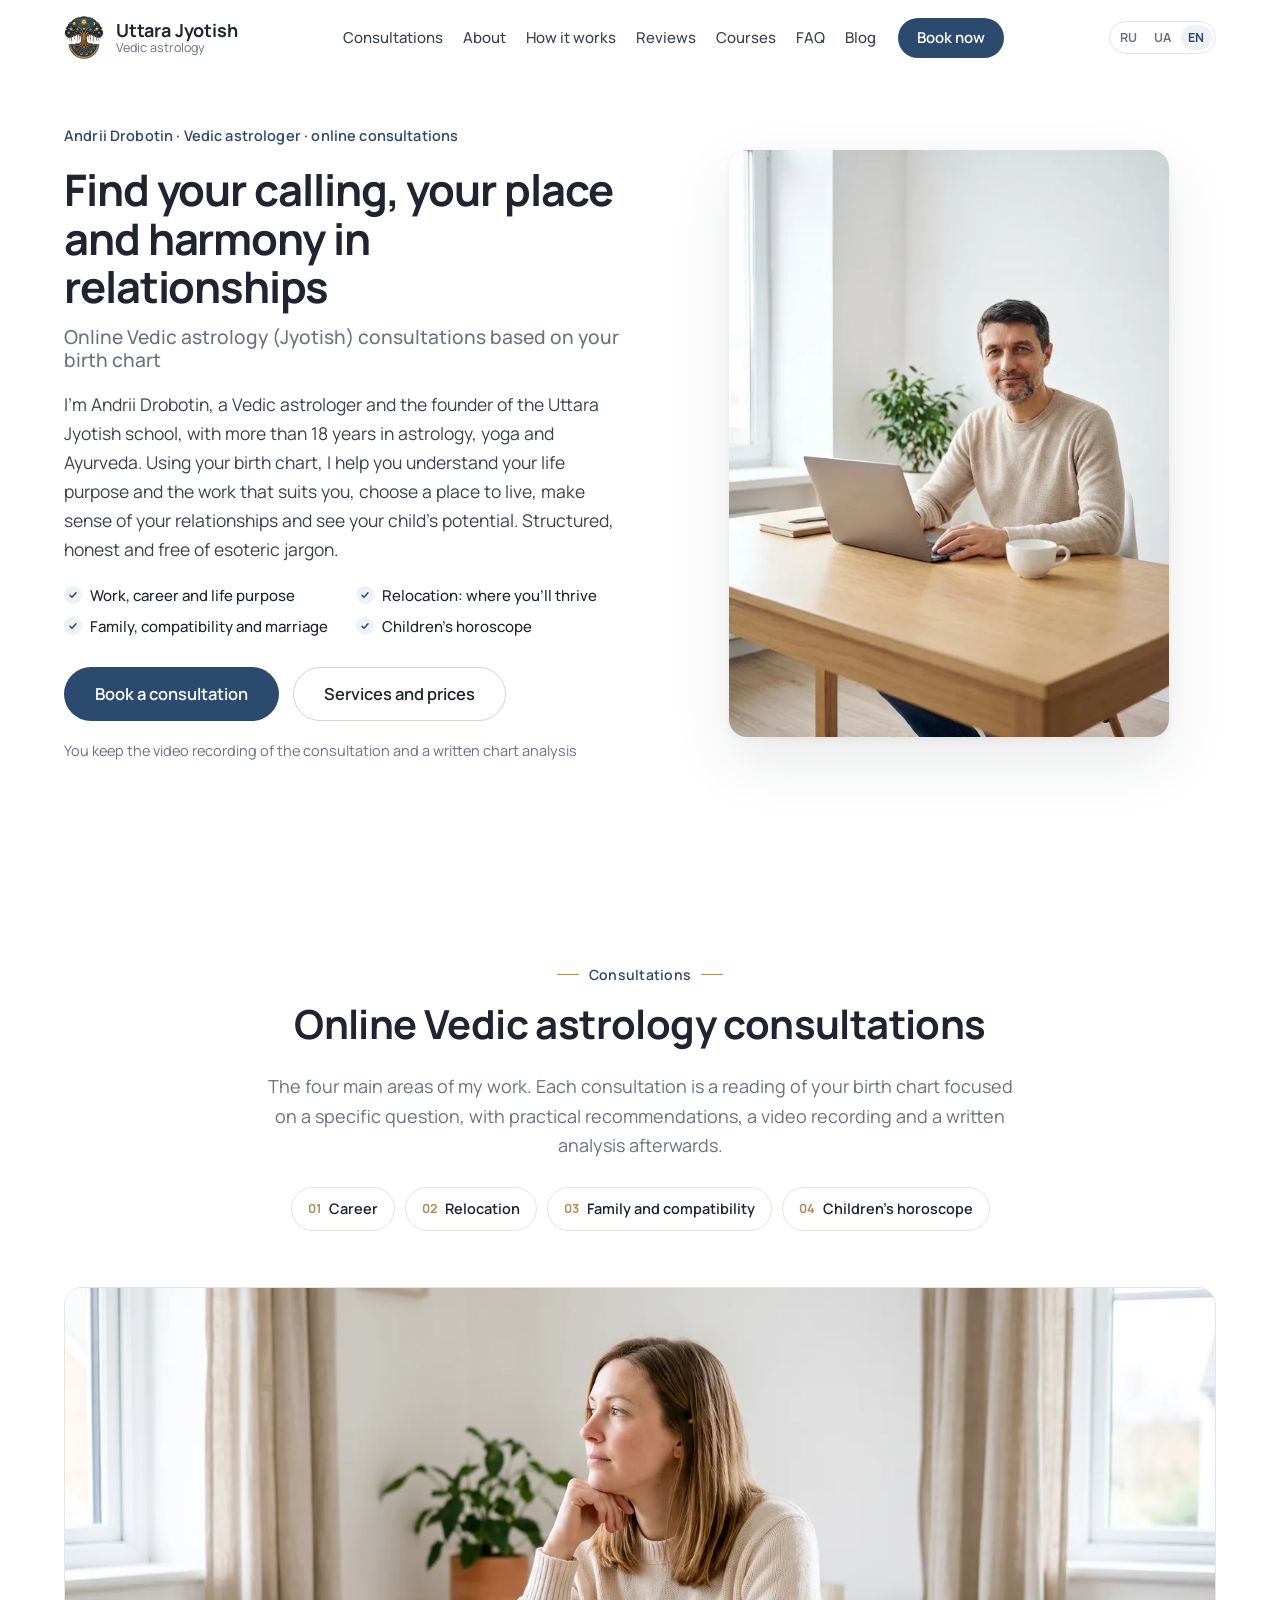
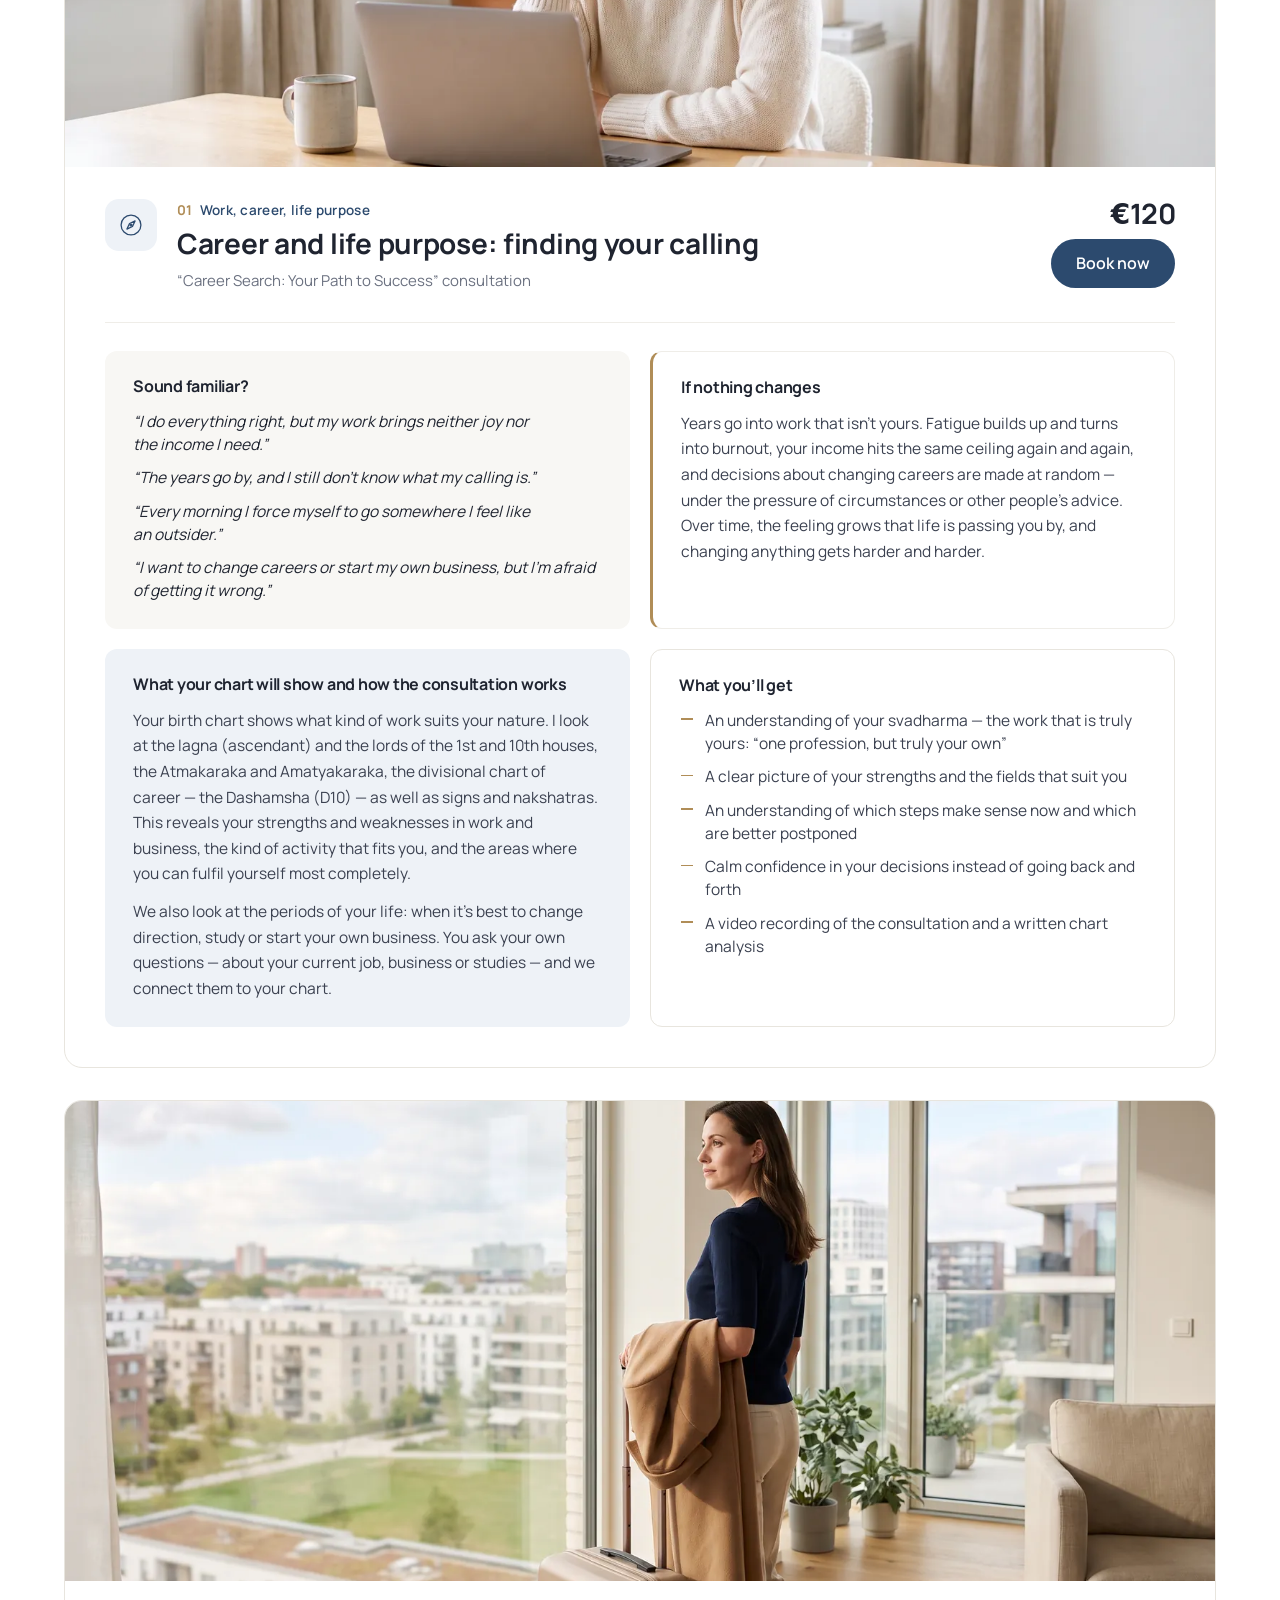
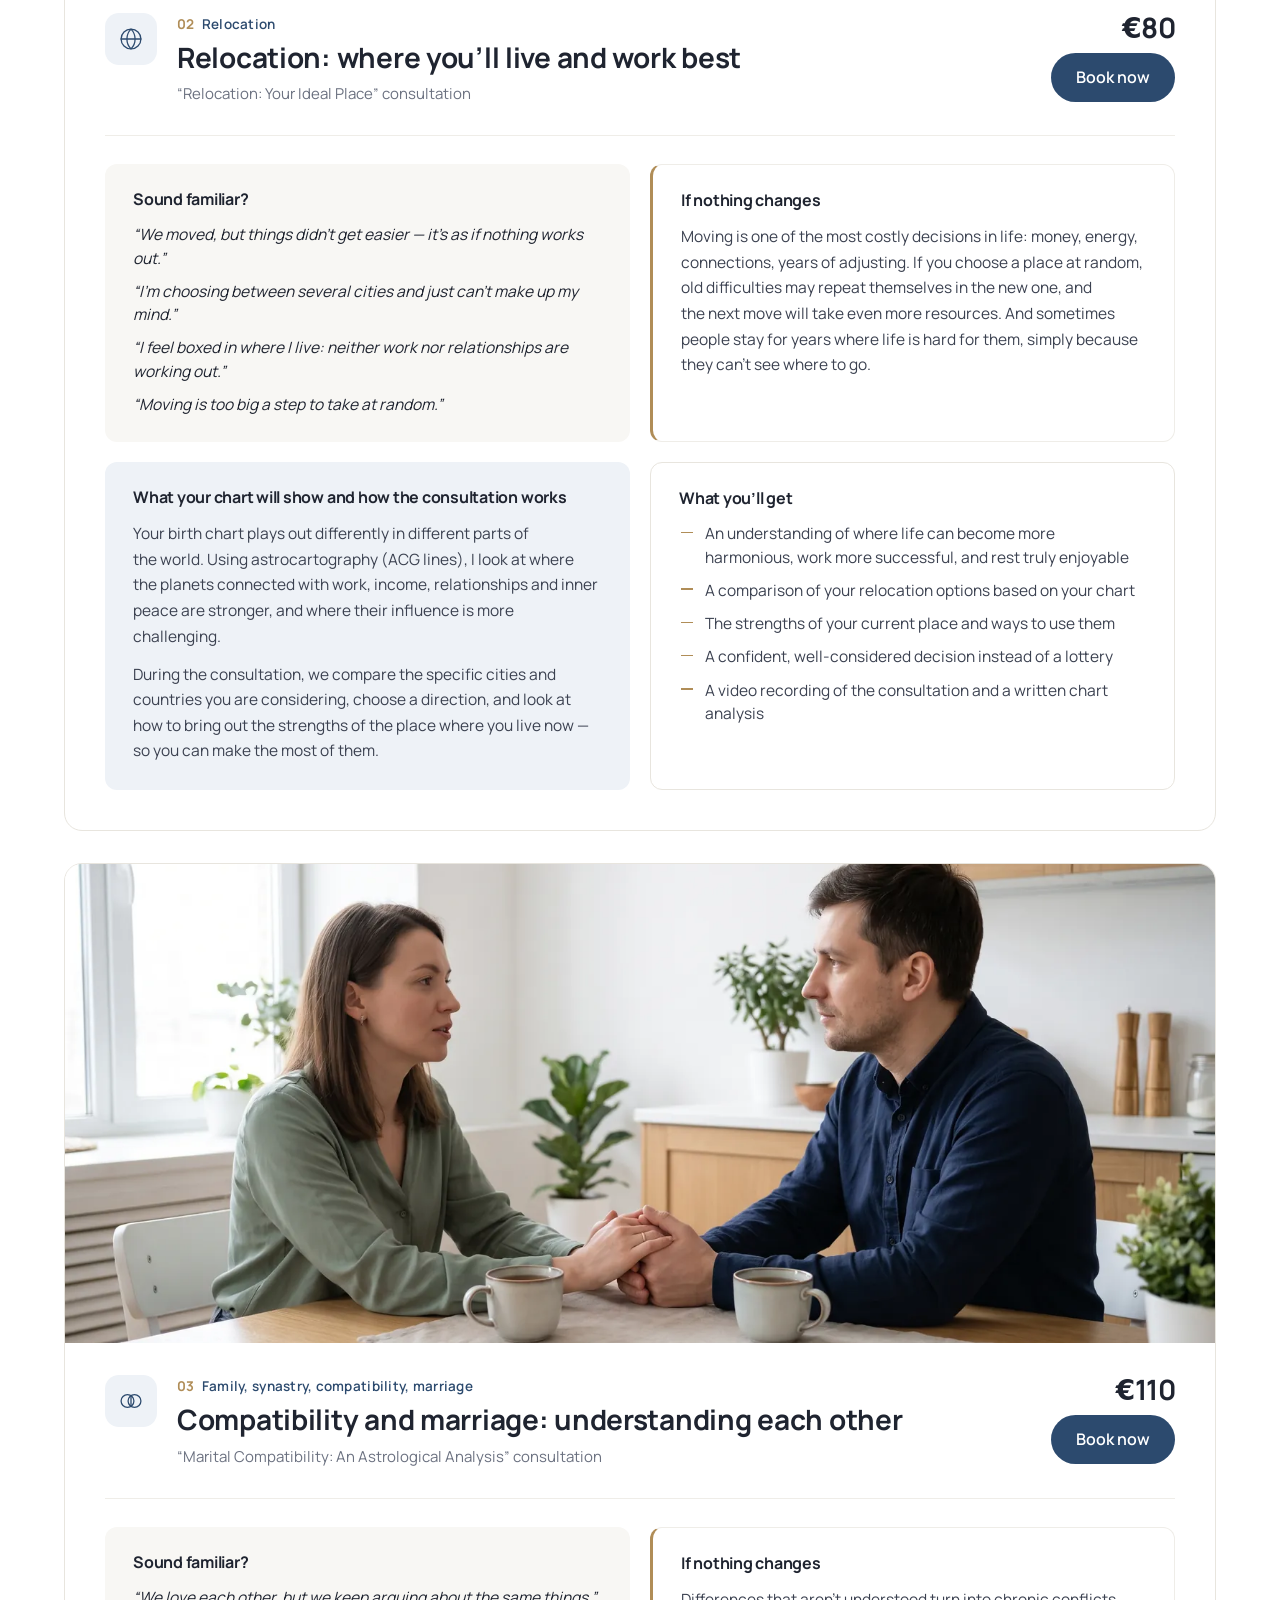
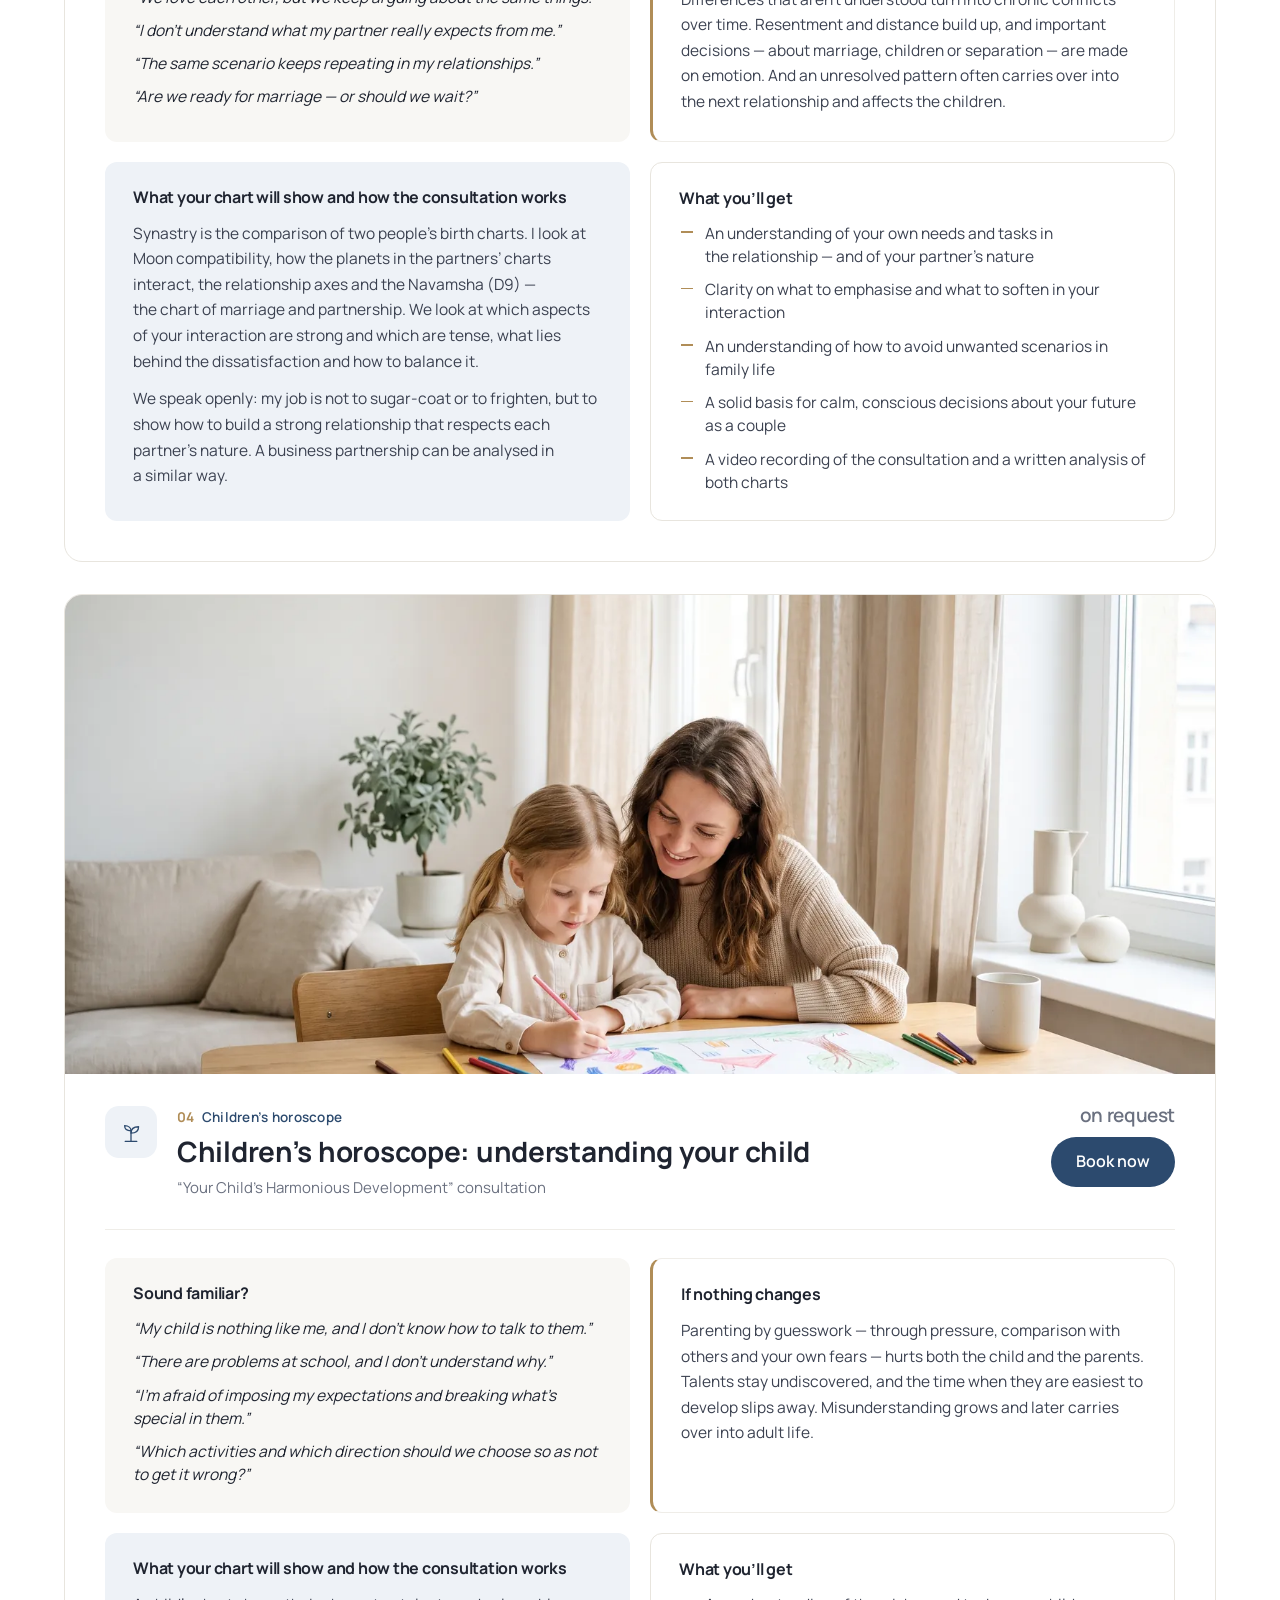
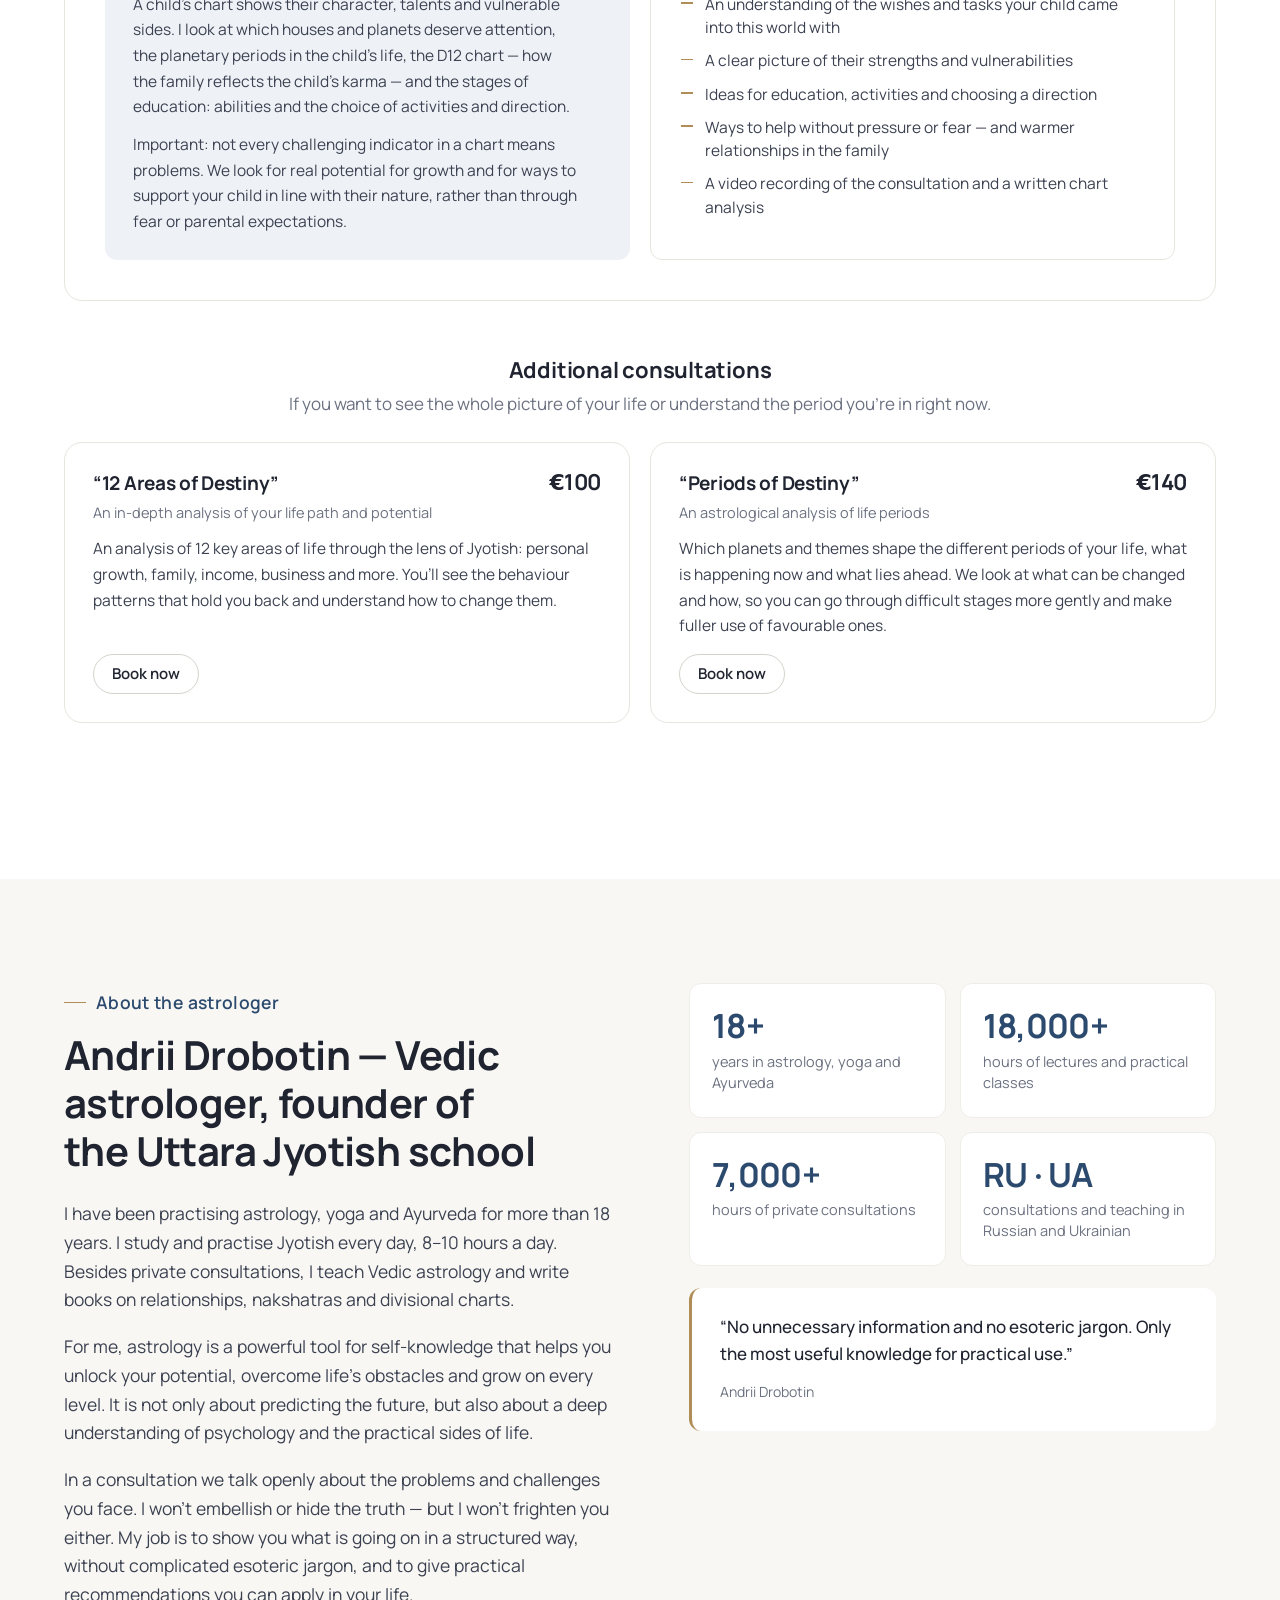
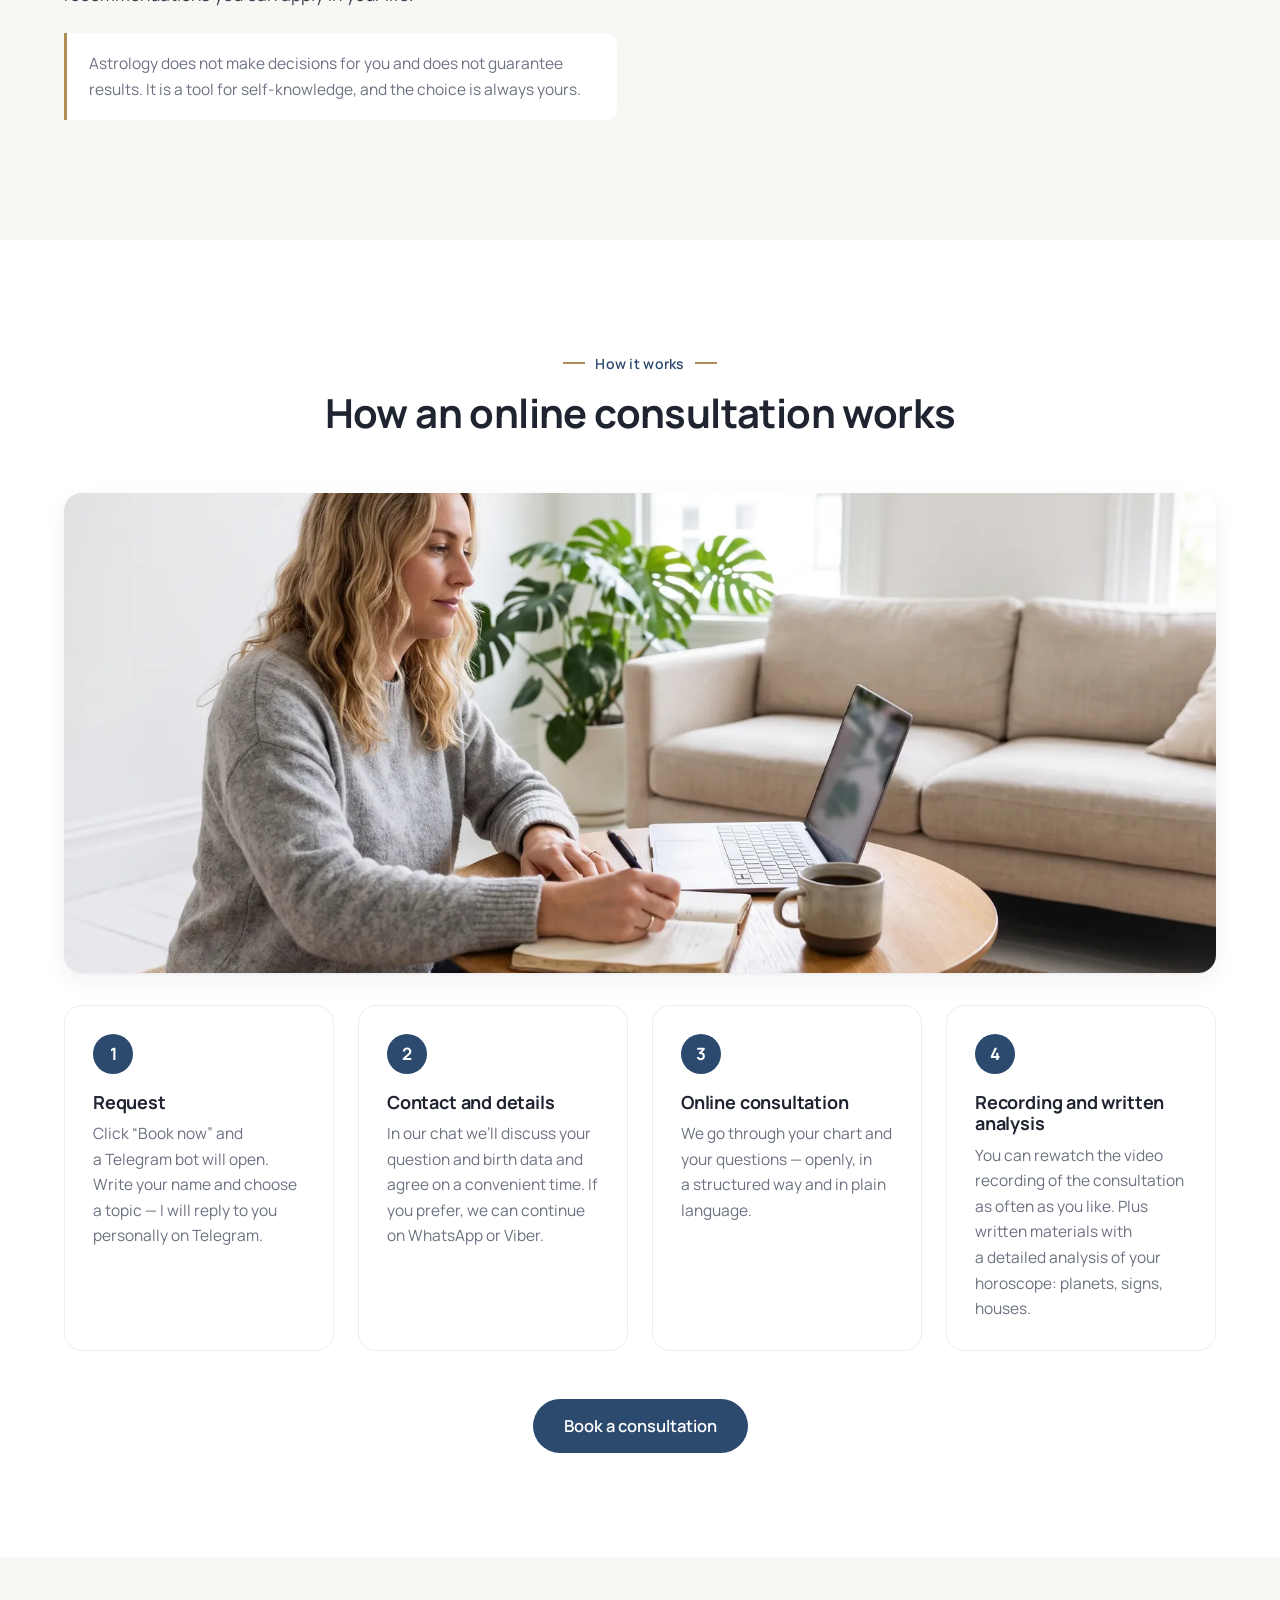
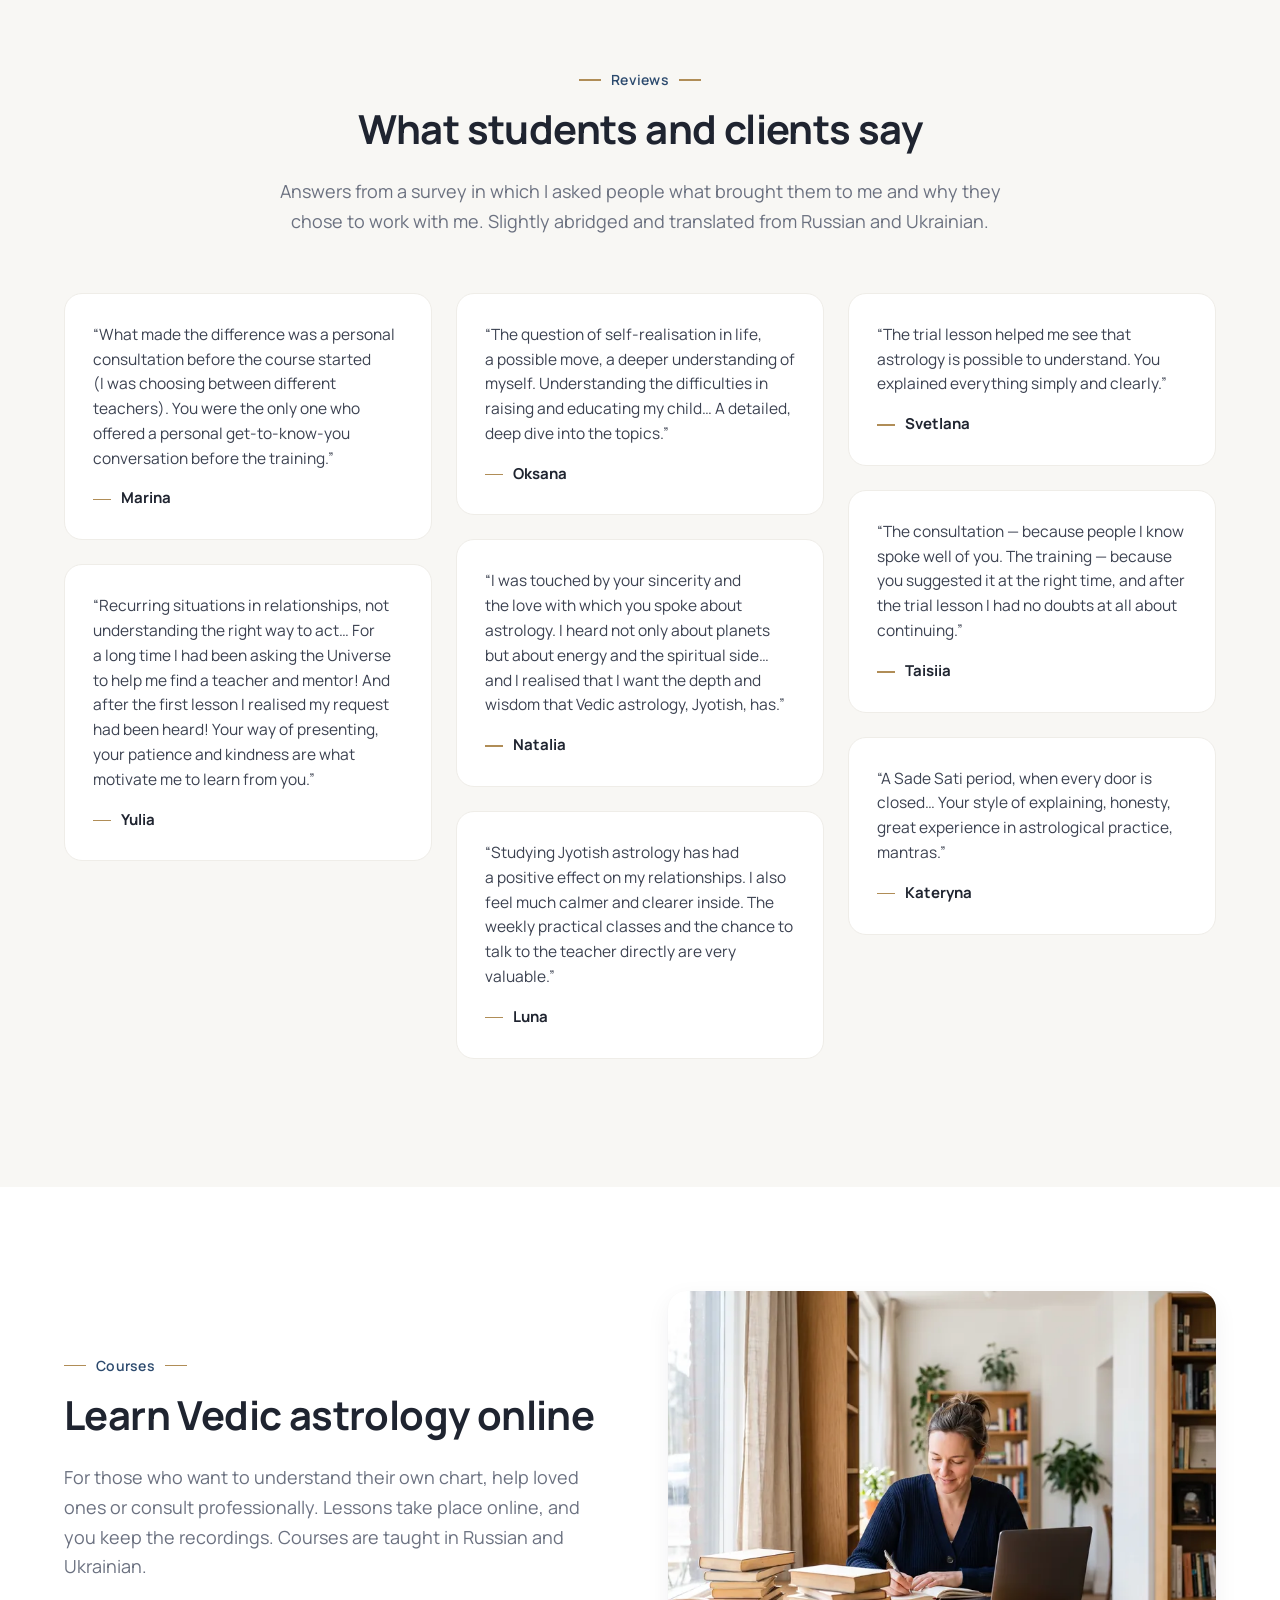
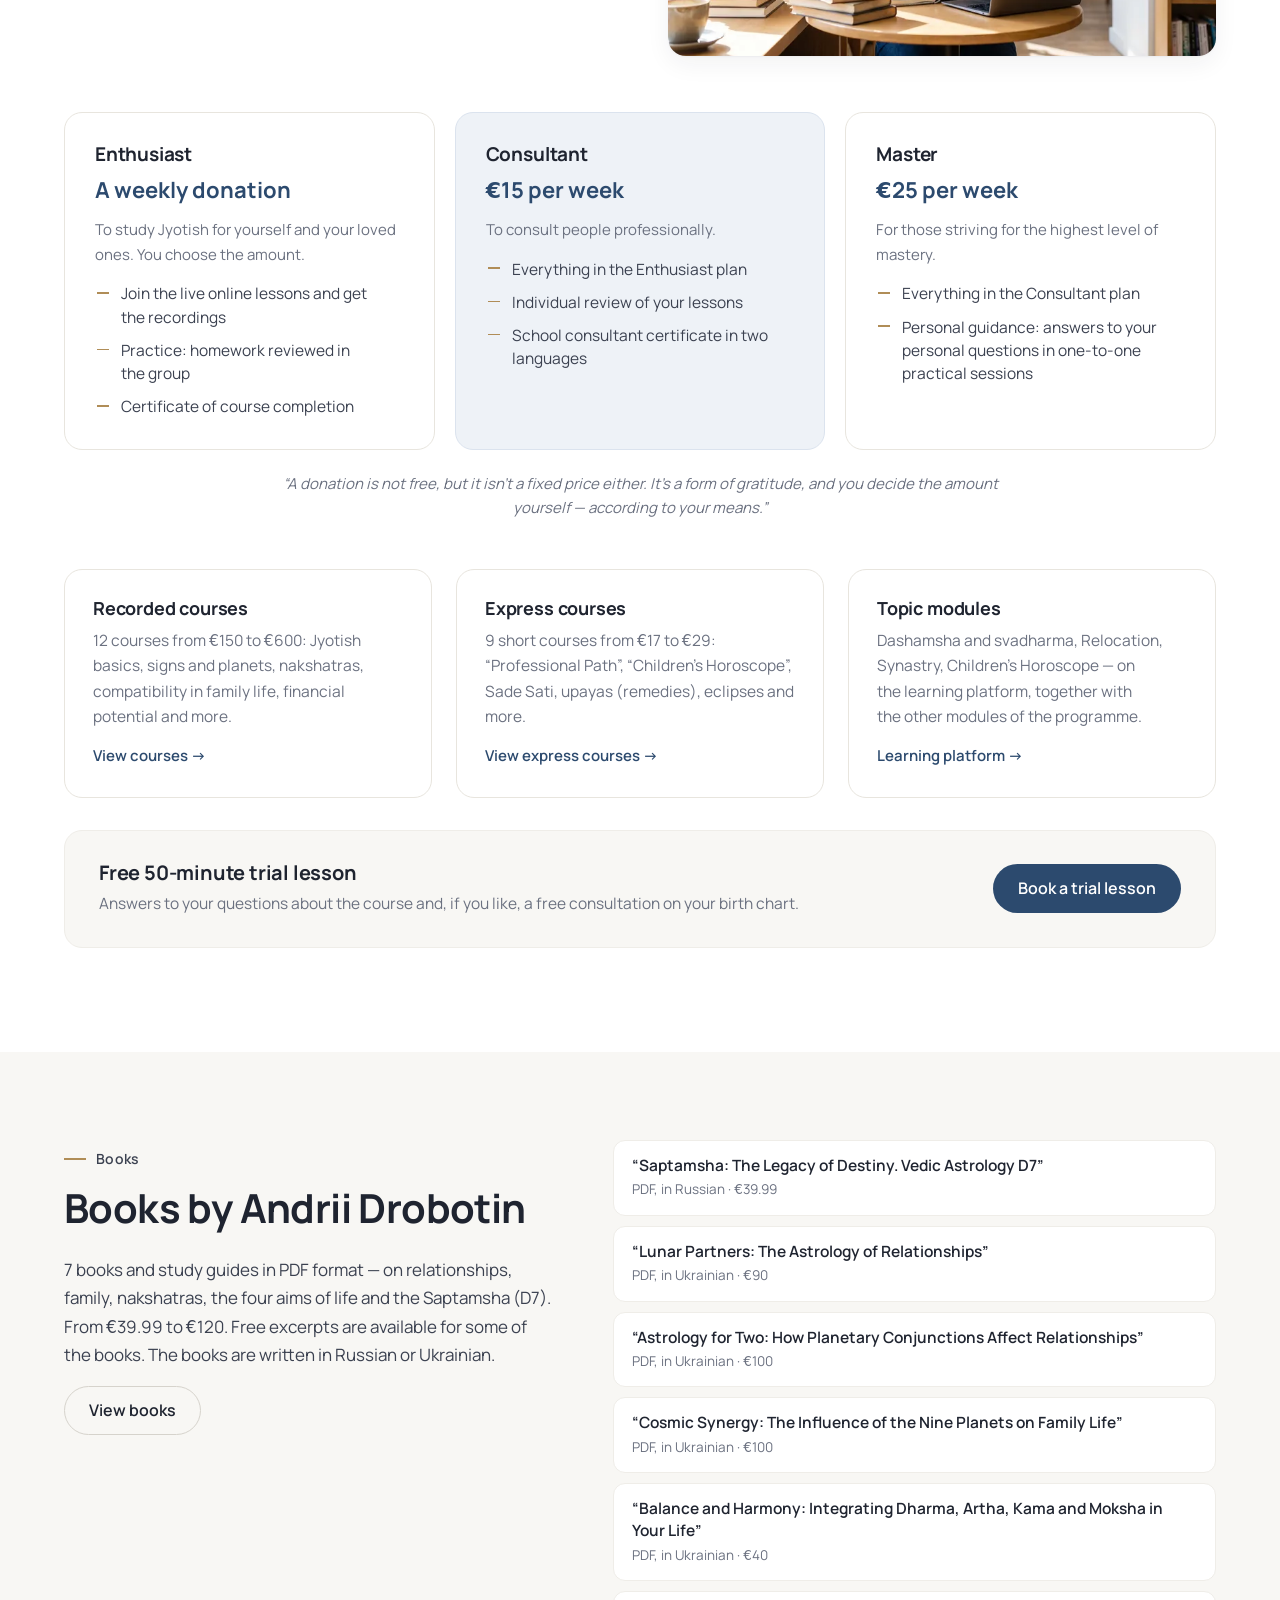
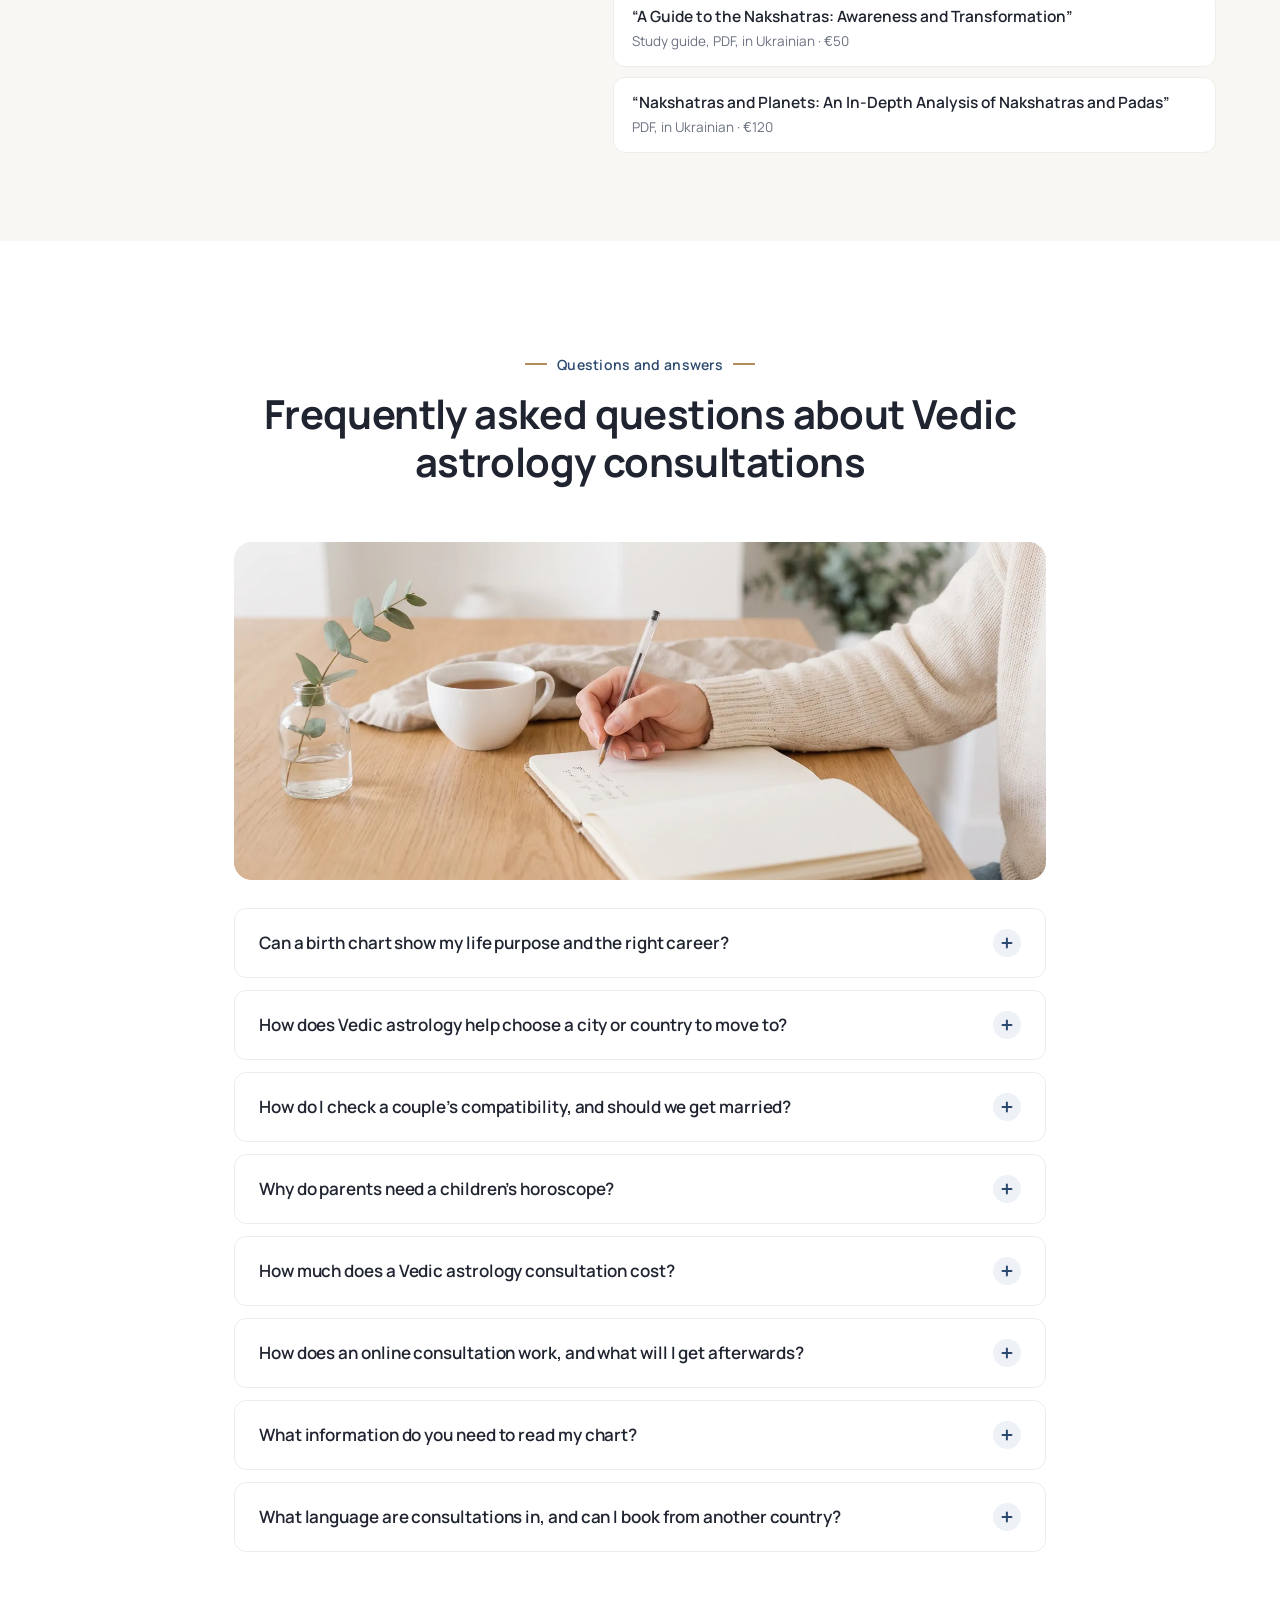
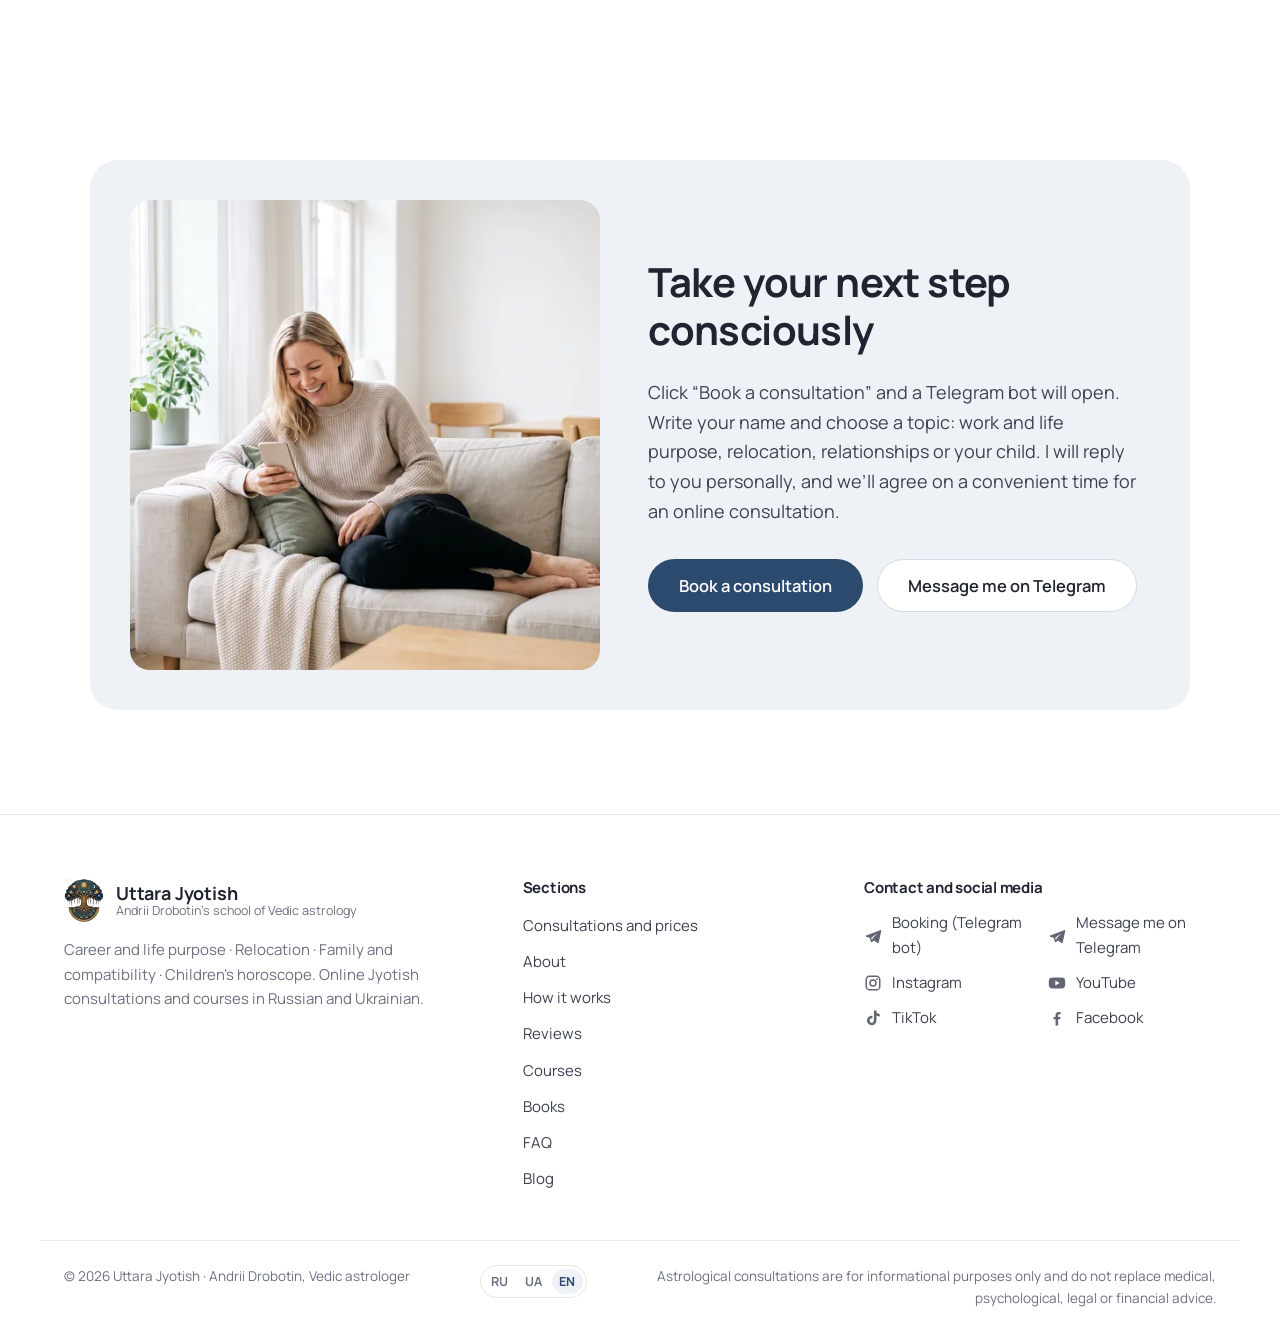
==== commit 5da18f8b: "Section photos (career, relocation, family, children, consultation, courses, FAQ, final CTA): WebP 1" ====
--- a/en/index.html
+++ b/en/index.html
@@ -456,6 +456,7 @@
     </div>
     <div class="svc-list">
       <article class="svc reveal" id="career" aria-labelledby="career-title">
+        <figure class="svc-media"><img src="../img/sections/career-585067f1-800.webp" srcset="../img/sections/career-585067f1-800.webp 800w, ../img/sections/career-585067f1-1600.webp 1600w" sizes="(min-width: 1240px) 1200px, 94vw" width="1600" height="893" alt="A woman at a laptop in a bright home office gazes thoughtfully out of the window, chin in hand, reflecting on her work and calling" loading="lazy" decoding="async"></figure>
         <header class="svc-head">
           <div class="svc-title">
             <div class="card-ico" aria-hidden="true"><svg viewBox="0 0 48 48"><circle cx="24" cy="24" r="17"/><path d="M31 17l-4.5 9.5L17 31l4.5-9.5z"/><circle cx="24" cy="24" r="1.6"/></svg></div>
@@ -490,6 +491,7 @@
         </div>
       </article>
       <article class="svc reveal" id="relocation" aria-labelledby="relocation-title">
+        <figure class="svc-media"><img src="../img/sections/relocation-d4271bae-800.webp" srcset="../img/sections/relocation-d4271bae-800.webp 800w, ../img/sections/relocation-d4271bae-1600.webp 1600w" sizes="(min-width: 1240px) 1200px, 94vw" width="1600" height="893" alt="A woman holding a coat, with a suitcase beside her, stands at a large window looking out over the city, deciding where to live" loading="lazy" decoding="async"></figure>
         <header class="svc-head">
           <div class="svc-title">
             <div class="card-ico" aria-hidden="true"><svg viewBox="0 0 48 48"><circle cx="24" cy="24" r="17"/><path d="M7 24h34M24 7c5 5 7 11 7 17s-2 12-7 17c-5-5-7-11-7-17s2-12 7-17z"/></svg></div>
@@ -524,6 +526,7 @@
         </div>
       </article>
       <article class="svc reveal" id="family" aria-labelledby="family-title">
+        <figure class="svc-media"><img src="../img/sections/family-6c842891-800.webp" srcset="../img/sections/family-6c842891-800.webp 800w, ../img/sections/family-6c842891-1600.webp 1600w" sizes="(min-width: 1240px) 1200px, 94vw" width="1600" height="893" alt="A couple at a kitchen table hold hands during a sincere, calm conversation about their relationship" loading="lazy" decoding="async"></figure>
         <header class="svc-head">
           <div class="svc-title">
             <div class="card-ico" aria-hidden="true"><svg viewBox="0 0 48 48"><circle cx="18" cy="24" r="11"/><circle cx="30" cy="24" r="11"/><path d="M24 14.8v18.4"/></svg></div>
@@ -558,6 +561,7 @@
         </div>
       </article>
       <article class="svc reveal" id="children" aria-labelledby="children-title">
+        <figure class="svc-media"><img src="../img/sections/children-4dd1dcdf-800.webp" srcset="../img/sections/children-4dd1dcdf-800.webp 800w, ../img/sections/children-4dd1dcdf-1600.webp 1600w" sizes="(min-width: 1240px) 1200px, 94vw" width="1600" height="893" alt="A mother watches with tender curiosity as her little daughter draws with coloured pencils" loading="lazy" decoding="async"></figure>
         <header class="svc-head">
           <div class="svc-title">
             <div class="card-ico" aria-hidden="true"><svg viewBox="0 0 48 48"><path d="M24 40V22"/><path d="M24 26c0-7 5-11 13-11 0 8-5 11-13 11z"/><path d="M24 22c0-5-4-9-11-9 0 6 4 9 11 9z"/><path d="M14 40h20"/></svg></div>
@@ -647,6 +651,7 @@
       <p class="eyebrow reveal">How it works</p>
       <h2 id="how-title" class="reveal">How an&nbsp;online consultation works</h2>
     </div>
+    <figure class="section-media how-media reveal"><img src="../img/sections/consult-82d8d6c5-800.webp" srcset="../img/sections/consult-82d8d6c5-800.webp 800w, ../img/sections/consult-82d8d6c5-1600.webp 1600w" sizes="(min-width: 1240px) 1200px, 94vw" width="1600" height="893" alt="A woman at home on an online video consultation, taking notes in a notebook" loading="lazy" decoding="async"></figure>
     <ol class="steps">
       <li class="step reveal" style="--d:0.00s">
         <span class="step-num" aria-hidden="true">1</span>
@@ -726,10 +731,13 @@
 <!-- ============ COURSES ============ -->
 <section class="section" id="courses" aria-labelledby="courses-title">
   <div class="container">
-    <div class="section-head">
-      <p class="eyebrow reveal">Courses</p>
-      <h2 id="courses-title" class="reveal">Learn Vedic astrology online</h2>
-      <p class="section-lead reveal">For those who want to understand their own chart, help loved ones or consult professionally. Lessons take place online, and you keep the&nbsp;recordings. Courses are taught in Russian and Ukrainian.</p>
+    <div class="split-head">
+      <div class="section-head">
+        <p class="eyebrow reveal">Courses</p>
+        <h2 id="courses-title" class="reveal">Learn Vedic astrology online</h2>
+        <p class="section-lead reveal">For those who want to understand their own chart, help loved ones or consult professionally. Lessons take place online, and you keep the&nbsp;recordings. Courses are taught in Russian and Ukrainian.</p>
+      </div>
+      <figure class="section-media split-media reveal" style="--d:.08s"><img src="../img/sections/study-3552b14b-800.webp" srcset="../img/sections/study-3552b14b-800.webp 800w, ../img/sections/study-3552b14b-1600.webp 1600w" sizes="(min-width: 1000px) 560px, 94vw" width="1600" height="1073" alt="A woman studying with books, a notebook and a laptop at a table in a bright café library, focused and inspired" loading="lazy" decoding="async"></figure>
     </div>
 
     <div class="tariffs">
@@ -804,6 +812,7 @@
       <p class="eyebrow reveal">Questions and answers</p>
       <h2 id="faq-title" class="reveal">Frequently asked questions about Vedic astrology consultations</h2>
     </div>
+    <figure class="section-media faq-media reveal"><img src="../img/sections/notes-04e52468-800.webp" srcset="../img/sections/notes-04e52468-800.webp 800w, ../img/sections/notes-04e52468-1600.webp 1600w" sizes="(min-width: 900px) 860px, 94vw" width="1600" height="893" alt="A hand writing questions in a notebook next to a cup of tea" loading="lazy" decoding="async"></figure>
     <div class="faq">
       <details class="faq-item reveal" style="--d:0.00s">
         <summary><h3>Can a&nbsp;birth chart show my life purpose and the&nbsp;right career?</h3><span class="faq-icon" aria-hidden="true"></span></summary>
@@ -843,12 +852,15 @@
 
 <!-- ============ FINAL CTA ============ -->
 <section class="section final-cta" id="contact" aria-labelledby="cta-title">
-  <div class="container"><div class="final-inner">
-    <h2 id="cta-title" class="reveal">Take your next step consciously</h2>
-    <p class="reveal">Click “Book a&nbsp;consultation” and a&nbsp;Telegram bot will open. Write your name and choose a&nbsp;topic: work and life purpose, relocation, relationships or your child. I&nbsp;will reply to you personally, and we’ll agree on a&nbsp;convenient time for an&nbsp;online consultation.</p>
-    <div class="hero-actions center reveal">
-      <a class="btn btn-primary btn-lg" href="https://t.me/andreyastrologbot?start=site" data-link="booking" target="_blank" rel="noopener">Book a&nbsp;consultation</a>
-      <a class="btn btn-secondary btn-lg" href="https://t.me/andreyastrolog" data-link="telegram" target="_blank" rel="noopener">Message me on Telegram</a>
+  <div class="container"><div class="final-inner final-split">
+    <figure class="final-media reveal"><img src="../img/sections/cta-8966fe1e-800.webp" srcset="../img/sections/cta-8966fe1e-800.webp 800w, ../img/sections/cta-8966fe1e-1600.webp 1600w" sizes="(min-width: 1000px) 520px, 94vw" width="1600" height="1073" alt="A woman on a sofa by the window smiles with relief as she reads a message on her phone" loading="lazy" decoding="async"></figure>
+    <div class="final-text">
+      <h2 id="cta-title" class="reveal">Take your next step consciously</h2>
+      <p class="reveal">Click “Book a&nbsp;consultation” and a&nbsp;Telegram bot will open. Write your name and choose a&nbsp;topic: work and life purpose, relocation, relationships or your child. I&nbsp;will reply to you personally, and we’ll agree on a&nbsp;convenient time for an&nbsp;online consultation.</p>
+      <div class="hero-actions center reveal">
+        <a class="btn btn-primary btn-lg" href="https://t.me/andreyastrologbot?start=site" data-link="booking" target="_blank" rel="noopener">Book a&nbsp;consultation</a>
+        <a class="btn btn-secondary btn-lg" href="https://t.me/andreyastrolog" data-link="telegram" target="_blank" rel="noopener">Message me on Telegram</a>
+      </div>
     </div>
   </div></div>
 </section>
--- a/css/style.css
+++ b/css/style.css
@@ -486,3 +486,42 @@
   .post-cta .btn{width:100%}
   .breadcrumbs span[aria-current]{max-width:24ch}
 }
+/* ===== v5: фотографии разделов ===== */
+.section-media,.svc-media,.final-media{margin:0;overflow:hidden;background:var(--bg-alt)}
+.section-media img,.svc-media img,.final-media img{width:100%;height:100%;object-fit:cover}
+.svc{overflow:hidden}
+.svc-media{margin:-40px -40px 32px;aspect-ratio:12/5}
+.svc-media img{object-position:50% 45%}
+#relocation .svc-media img{object-position:50% 40%}
+#children .svc-media img{object-position:50% 55%}
+.how-media{border-radius:var(--radius);aspect-ratio:12/5;margin-bottom:32px;box-shadow:var(--shadow)}
+.how-media img{object-position:40% 55%}
+.split-head{display:grid;grid-template-columns:1fr 1fr;gap:56px;align-items:center;margin-bottom:56px}
+.split-head .section-head{margin:0;text-align:left;max-width:none}
+.split-media{border-radius:var(--radius);aspect-ratio:3/2;box-shadow:var(--shadow)}
+.faq-media{border-radius:var(--radius);aspect-ratio:12/5;margin-bottom:28px}
+.faq-media img{object-position:50% 60%}
+.final-split{max-width:1100px;display:grid;grid-template-columns:1fr 1.05fr;gap:48px;align-items:center;padding:40px 48px 40px 40px;text-align:left}
+.final-media{border-radius:20px;aspect-ratio:1/1}
+.final-media img{object-position:45% 50%}
+.final-split h2{margin-left:0}
+.final-split p{margin-left:0}
+.final-split .hero-actions{justify-content:flex-start}
+@media (max-width:999px){
+  .svc-media{margin:-30px -30px 26px;aspect-ratio:2/1}
+  .split-head{grid-template-columns:1fr;gap:32px;margin-bottom:40px}
+  .split-head .section-head{text-align:center}
+  .final-split{grid-template-columns:1fr;gap:32px;padding:28px 28px 48px;text-align:center}
+  .final-media{aspect-ratio:3/2}
+  .final-split h2,.final-split p{margin-left:auto;margin-right:auto}
+  .final-split .hero-actions{justify-content:center}
+}
+@media (max-width:640px){
+  .svc-media{margin:-22px -22px 22px;aspect-ratio:16/10}
+  .how-media{aspect-ratio:3/2;margin-bottom:24px}
+  .faq-media{aspect-ratio:16/9;margin-bottom:22px}
+  .split-media{aspect-ratio:3/2}
+  .final-split{padding:16px 16px 40px}
+  .final-media{border-radius:16px}
+  .final-split .hero-actions .btn{width:100%}
+}
